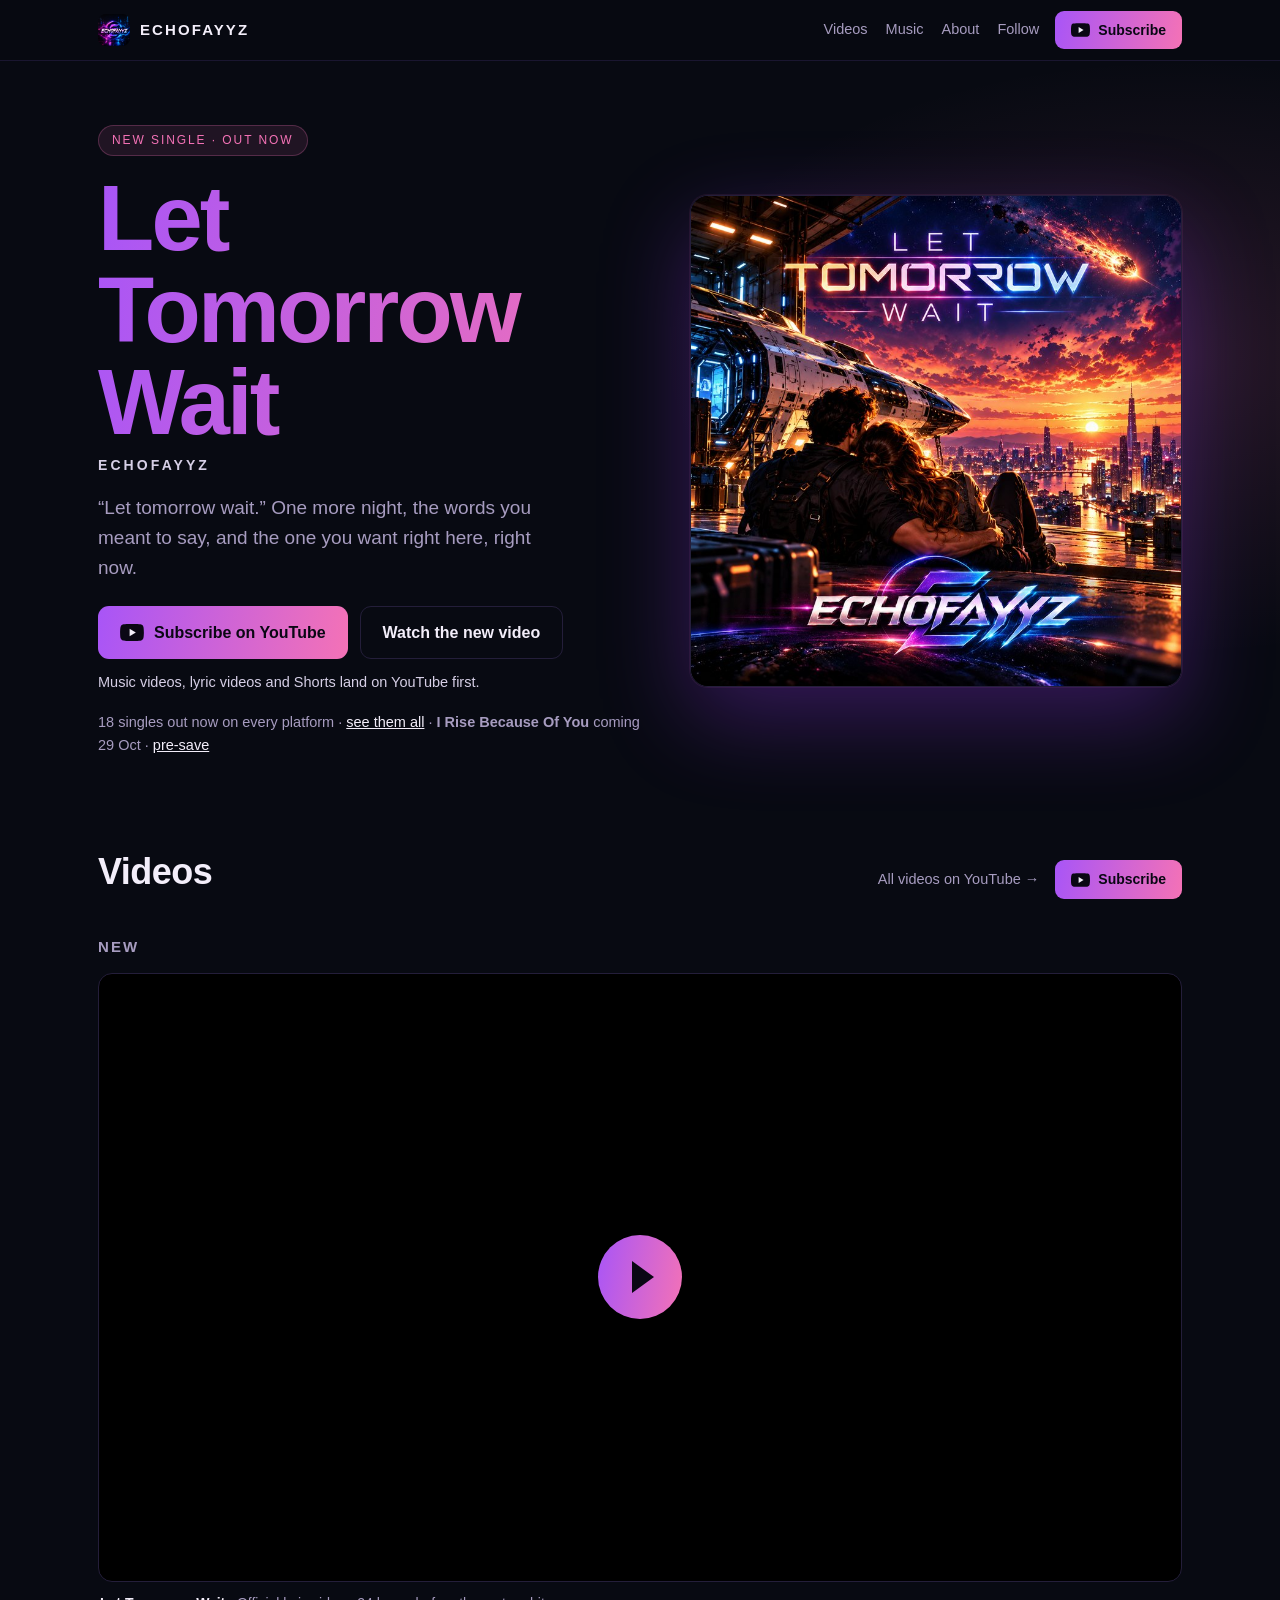
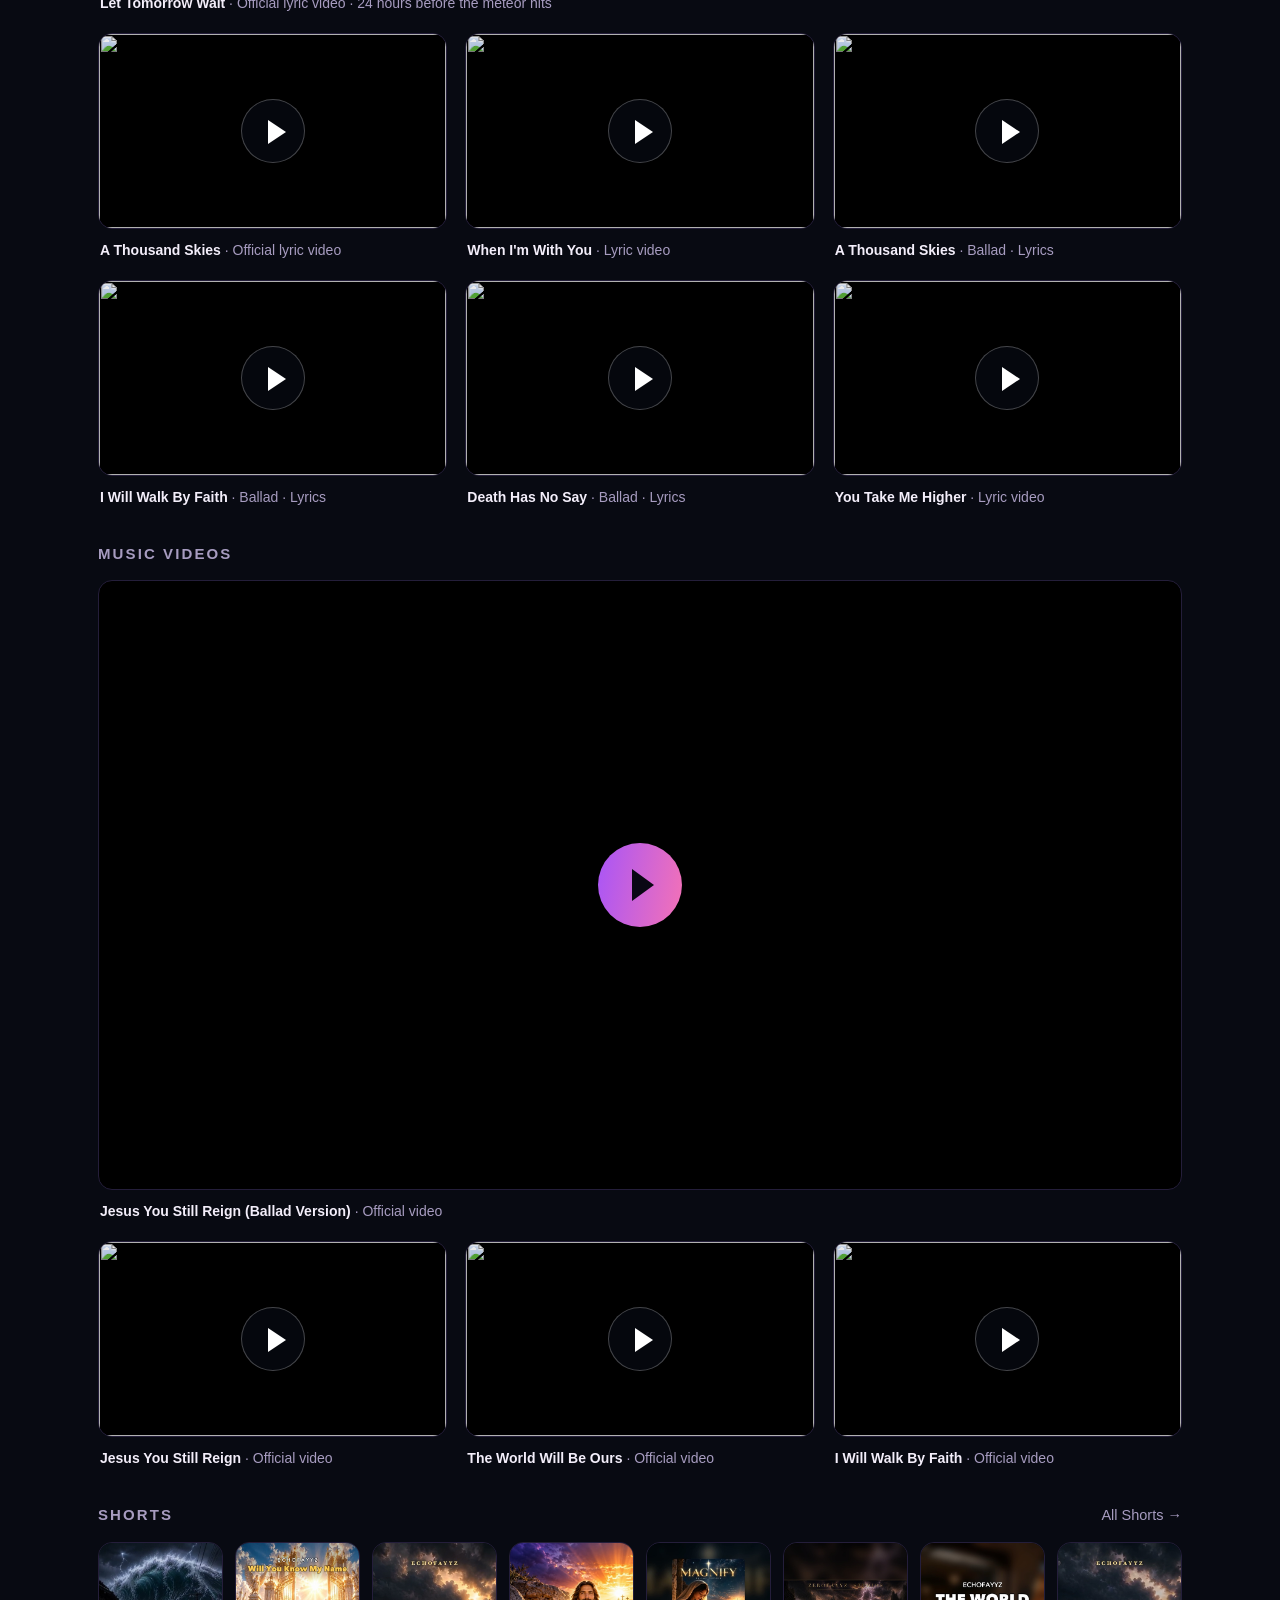
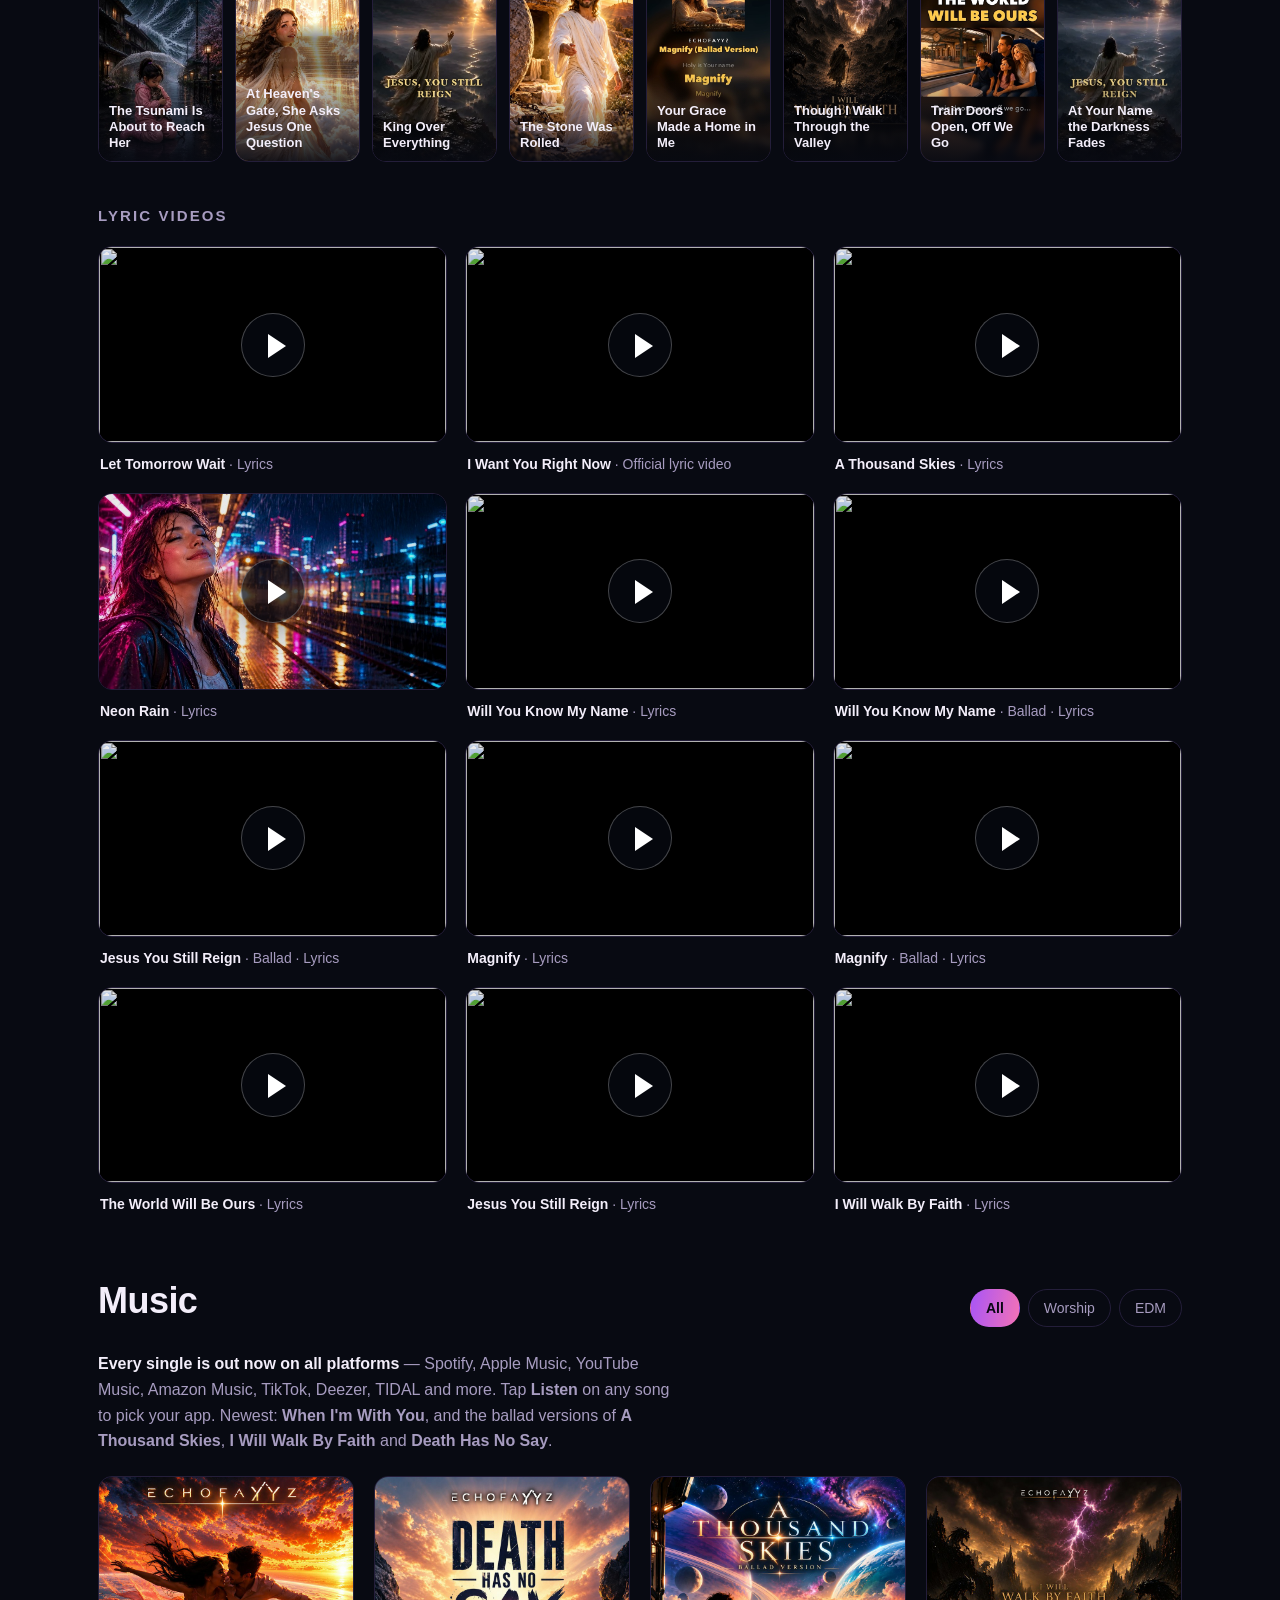
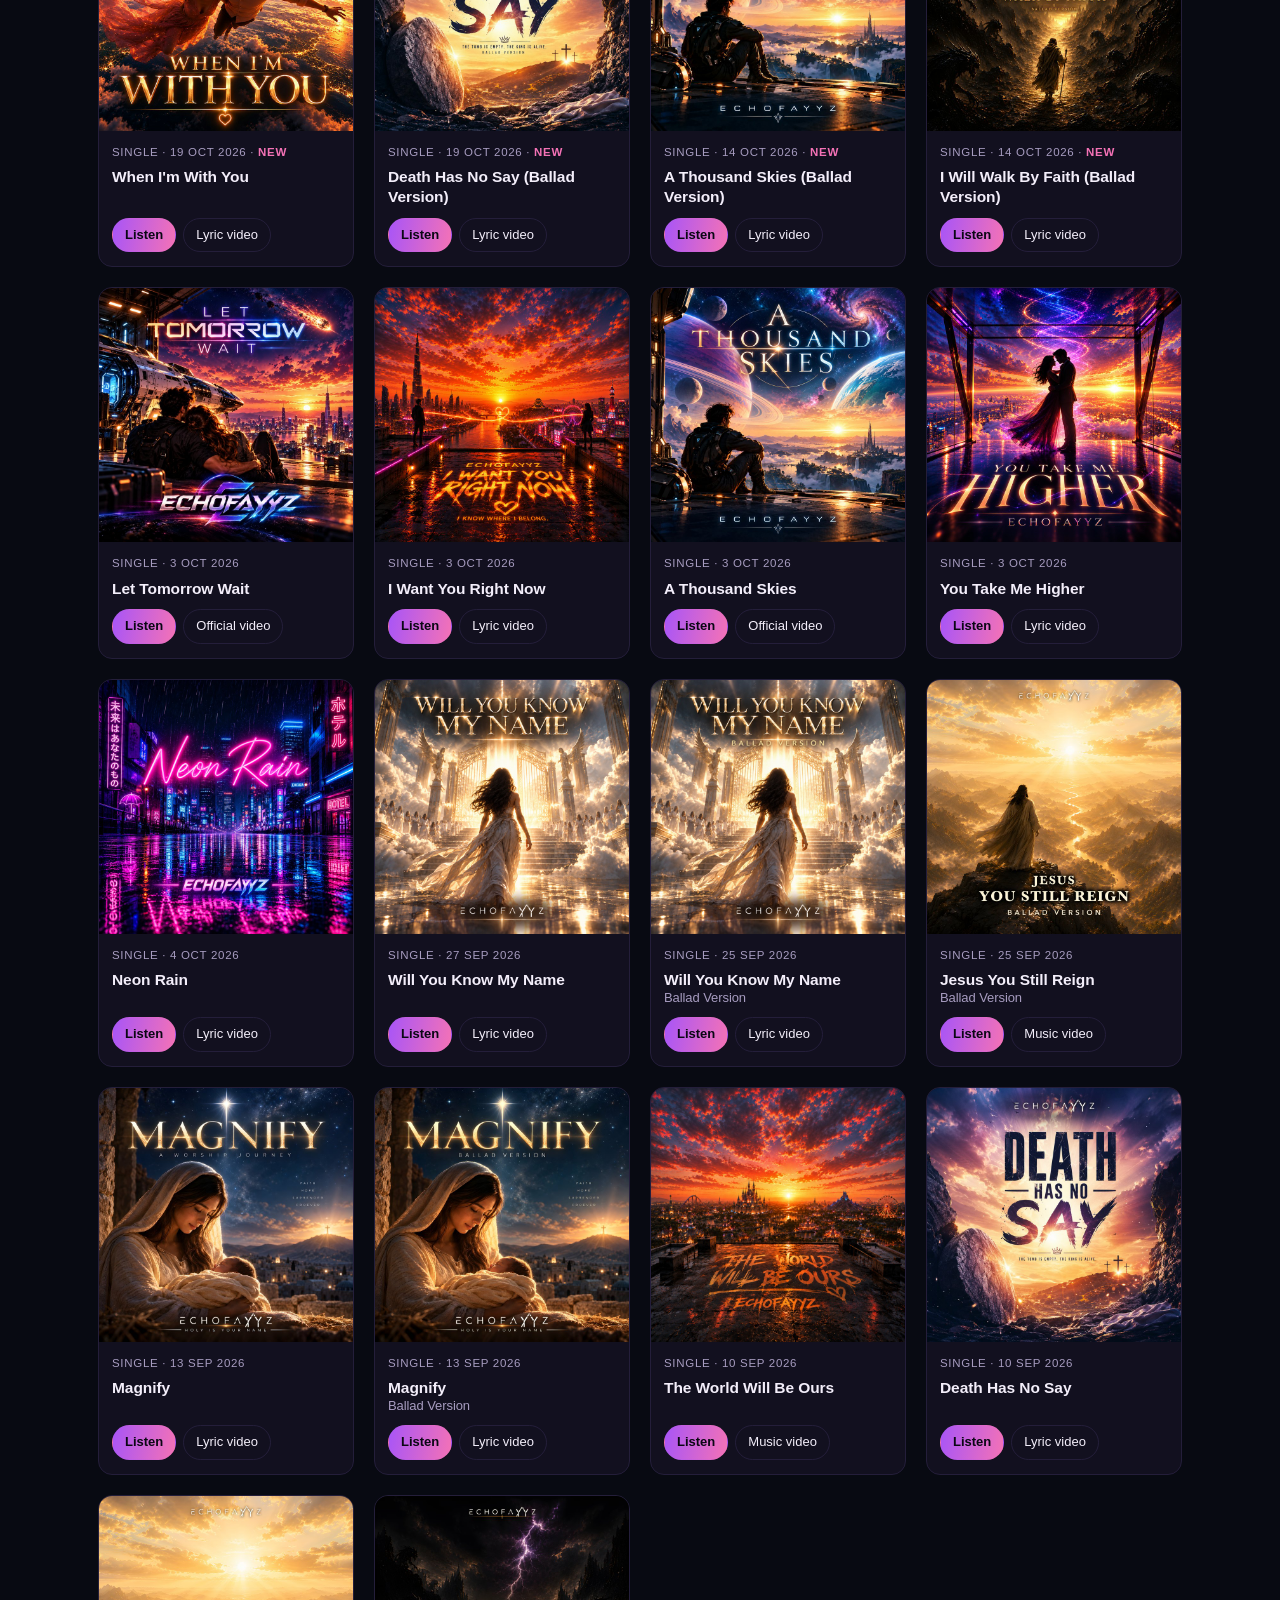
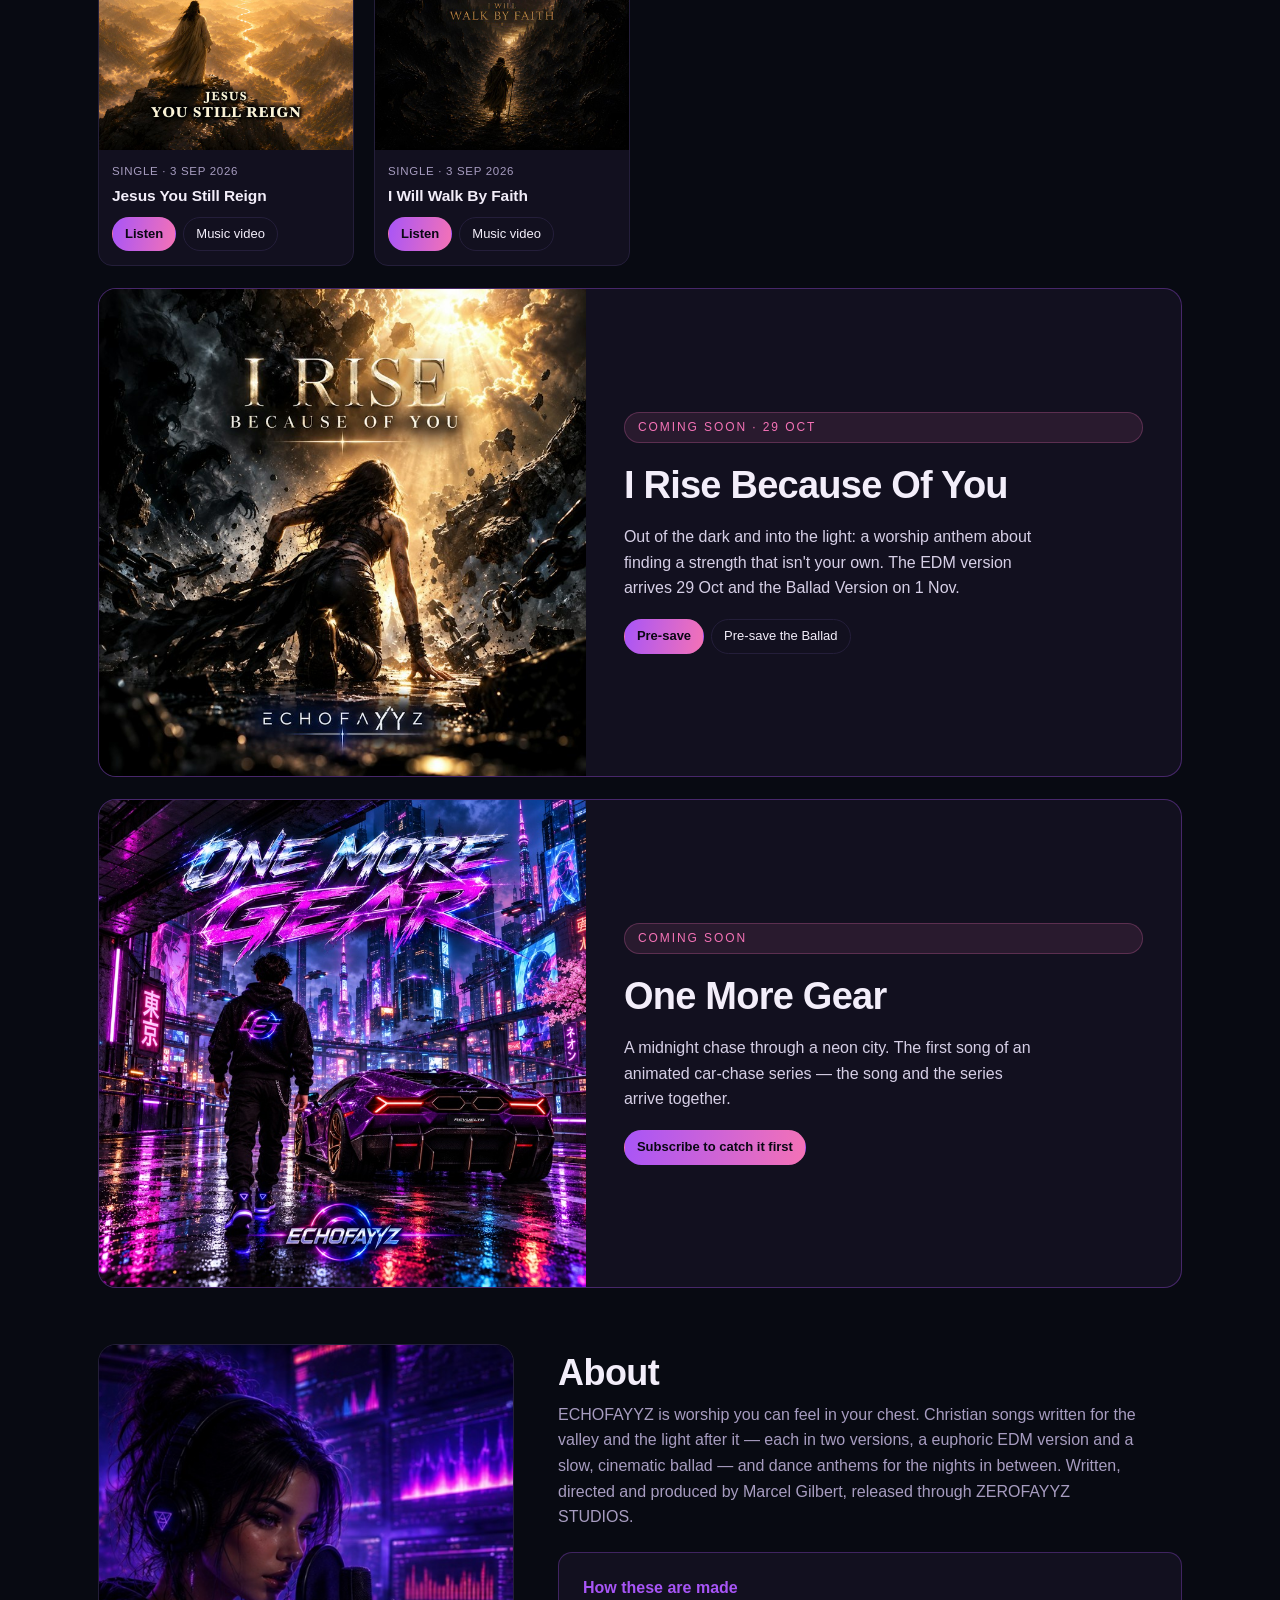
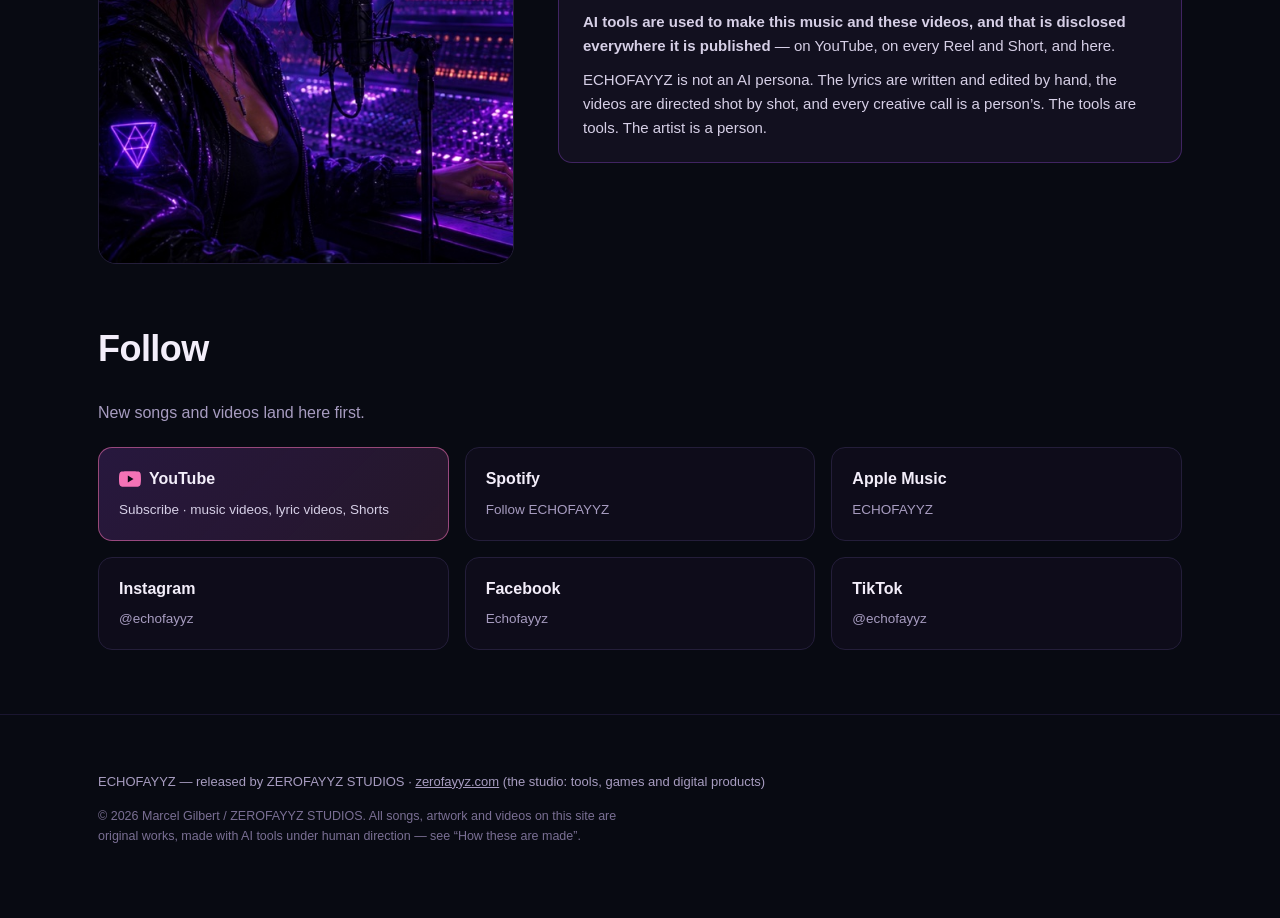
==== index.html @ 0e133c10 "Newest on top: Let Tomorrow Wait official lyric video (_mqEw3DkH4E) in hero + New row; 4 new singles" ====
<!DOCTYPE html>
<html lang="en">
<head>
<meta charset="utf-8">
<meta name="viewport" content="width=device-width, initial-scale=1">
<title>ECHOFAYYZ — Official Site | Christian Worship &amp; EDM</title>
<meta name="description" content="Official site of ECHOFAYYZ: Christian worship songs in EDM and ballad versions, and euphoric EDM. 18 singles out now on Spotify, Apple Music, YouTube Music and all platforms; newest: When I&#39;m With You, Let Tomorrow Wait and the ballad versions of A Thousand Skies, I Will Walk By Faith and Death Has No Say. Coming soon: I Rise Because Of You.">
<link rel="canonical" href="https://echofayyz.com/">
<meta property="og:title" content="ECHOFAYYZ — Official Site">
<meta property="og:description" content="Christian worship in EDM and ballad versions, and euphoric EDM. Newest: Let Tomorrow Wait, I Want You Right Now, A Thousand Skies and You Take Me Higher.">
<meta property="og:type" content="music.musician">
<meta property="og:url" content="https://echofayyz.com/">
<meta property="og:image" content="https://echofayyz.com/social.jpg">
<meta property="og:site_name" content="ECHOFAYYZ">
<meta name="twitter:card" content="summary_large_image">
<meta name="theme-color" content="#080a12">
<link rel="icon" href="/favicon-32.png" sizes="32x32" type="image/png">
<link rel="icon" href="/favicon-48.png" sizes="48x48" type="image/png">
<link rel="apple-touch-icon" href="/apple-touch-icon.png">
<link rel="preconnect" href="https://i.ytimg.com">
<script type="application/ld+json">
{
  "@context": "https://schema.org",
  "@type": "MusicGroup",
  "name": "ECHOFAYYZ",
  "url": "https://echofayyz.com/",
  "image": "https://echofayyz.com/social.jpg",
  "genre": ["Christian worship", "Christian EDM", "EDM", "Dance-pop"],
  "description": "ECHOFAYYZ makes Christian worship songs in EDM and ballad versions, and euphoric EDM, released through ZEROFAYYZ STUDIOS.",
  "sameAs": [
    "https://www.youtube.com/@echofayyz",
    "https://open.spotify.com/artist/2xjYmjgwipz7GYooyRZznR",
    "https://music.apple.com/us/artist/echofayyz/6808214057",
    "https://www.instagram.com/echofayyz/",
    "https://www.facebook.com/echofayyz/",
    "https://www.tiktok.com/@echofayyz"
  ],
  "recordLabel": {"@type": "Organization", "name": "ZEROFAYYZ STUDIOS", "url": "https://zerofayyz.com/"},
  "track": [
    {"@type": "MusicRecording", "name": "When I'm With You", "datePublished": "2026-10-19", "url": "https://distrokid.com/hyperfollow/echofayyz/when-im-with-you"},
    {"@type": "MusicRecording", "name": "Death Has No Say (Ballad Version)", "datePublished": "2026-10-19", "url": "https://distrokid.com/hyperfollow/echofayyz/death-has-no-say-ballad-version"},
    {"@type": "MusicRecording", "name": "A Thousand Skies (Ballad Version)", "datePublished": "2026-10-14", "url": "https://distrokid.com/hyperfollow/echofayyz/a-thousand-skies-ballad-version"},
    {"@type": "MusicRecording", "name": "I Will Walk By Faith (Ballad Version)", "datePublished": "2026-10-14", "url": "https://distrokid.com/hyperfollow/echofayyz/i-will-walk-by-faith-ballad-version"},
    {"@type": "MusicRecording", "name": "Let Tomorrow Wait", "datePublished": "2026-10-03", "url": "https://distrokid.com/hyperfollow/echofayyz/let-tomorrow-wait"},
    {"@type": "MusicRecording", "name": "I Want You Right Now", "datePublished": "2026-10-03", "url": "https://distrokid.com/hyperfollow/echofayyz/i-want-you-right-now"},
    {"@type": "MusicRecording", "name": "A Thousand Skies", "datePublished": "2026-10-03", "url": "https://distrokid.com/hyperfollow/echofayyz/a-thousand-skies"},
    {"@type": "MusicRecording", "name": "You Take Me Higher", "datePublished": "2026-10-03", "url": "https://distrokid.com/hyperfollow/echofayyz/you-take-me-higher"},
    {"@type": "MusicRecording", "name": "Neon Rain", "datePublished": "2026-10-04", "url": "https://distrokid.com/hyperfollow/echofayyz/neon-rain"},
    {"@type": "MusicRecording", "name": "Will You Know My Name", "datePublished": "2026-09-27", "url": "https://distrokid.com/hyperfollow/echofayyz/will-you-know-my-name"},
    {"@type": "MusicRecording", "name": "Will You Know My Name (Ballad Version)", "datePublished": "2026-09-25", "url": "https://distrokid.com/hyperfollow/echofayyz/will-you-know-my-name-ballad-version"},
    {"@type": "MusicRecording", "name": "Jesus You Still Reign (Ballad Version)", "datePublished": "2026-09-25", "url": "https://distrokid.com/hyperfollow/echofayyz/jesus-you-still-reign-ballad-version"},
    {"@type": "MusicRecording", "name": "Magnify", "datePublished": "2026-09-13", "url": "https://distrokid.com/hyperfollow/echofayyz/magnify"},
    {"@type": "MusicRecording", "name": "Magnify (Ballad Version)", "datePublished": "2026-09-13", "url": "https://distrokid.com/hyperfollow/echofayyz/magnify-ballad-version"},
    {"@type": "MusicRecording", "name": "The World Will Be Ours", "datePublished": "2026-09-10", "url": "https://distrokid.com/hyperfollow/echofayyz/the-world-will-be-ours"},
    {"@type": "MusicRecording", "name": "Death Has No Say", "datePublished": "2026-09-10", "url": "https://distrokid.com/hyperfollow/echofayyz/death-has-no-say"},
    {"@type": "MusicRecording", "name": "Jesus You Still Reign", "datePublished": "2026-09-03", "url": "https://distrokid.com/hyperfollow/echofayyz/jesus-you-still-reign"},
    {"@type": "MusicRecording", "name": "I Will Walk By Faith", "datePublished": "2026-09-03", "url": "https://distrokid.com/hyperfollow/echofayyz/i-will-walk-by-faith"}
  ]
}
</script>
<link rel="stylesheet" href="style.css?v=20261001f">
<script src="app.js?v=20261001b" defer></script>
</head>
<body>

<a class="skip" href="#videos">Skip to the videos</a>

<header class="topbar">
  <div class="wrap topbar-in">
    <a class="brand" href="#top" aria-label="ECHOFAYYZ home"><img src="logo.png" alt="" width="36" height="36"><span>ECHOFAYYZ</span></a>
    <nav class="nav" aria-label="Sections">
      <a href="#videos">Videos</a>
      <a href="#music">Music</a>
      <a href="#about">About</a>
      <a href="#follow">Follow</a>
    </nav>
    <a class="btn btn-sm btn-yt" href="https://www.youtube.com/@echofayyz?sub_confirmation=1" target="_blank" rel="noopener" aria-label="Subscribe to ECHOFAYYZ on YouTube (opens in a new tab)"><svg class="yt-ico" viewBox="0 0 28 20" aria-hidden="true"><path fill="currentColor" d="M27.4 3.1A3.5 3.5 0 0 0 24.9.6C22.7 0 14 0 14 0S5.3 0 3.1.6A3.5 3.5 0 0 0 .6 3.1C0 5.3 0 10 0 10s0 4.7.6 6.9a3.5 3.5 0 0 0 2.5 2.5C5.3 20 14 20 14 20s8.7 0 10.9-.6a3.5 3.5 0 0 0 2.5-2.5c.6-2.2.6-6.9.6-6.9s0-4.7-.6-6.9z"/><path class="yt-tri" d="M11.2 14.3 18.5 10l-7.3-4.3z"/></svg>Subscribe</a>
  </div>
</header>

<main id="top">

<!-- HERO: the song doing best right now (Marcel 14 Oct 2026: newest / hottest on top, rotate it as each new song comes out). -->
<section class="hero" data-release="2026-10-03">
  <div class="wrap hero-in">
    <div class="hero-text">
      <span class="eyebrow">New single &middot; out now</span>
      <h1>Let Tomorrow Wait</h1>
      <p class="hero-artist">ECHOFAYYZ</p>
      <p class="hero-line">&ldquo;Let tomorrow wait.&rdquo; One more night, the words you meant to say, and the one you want right here, right now.</p>
      <div class="cta-row">
        <a class="btn btn-yt" href="https://www.youtube.com/@echofayyz?sub_confirmation=1" target="_blank" rel="noopener" aria-label="Subscribe on YouTube (opens in a new tab)"><svg class="yt-ico" viewBox="0 0 28 20" aria-hidden="true"><path fill="currentColor" d="M27.4 3.1A3.5 3.5 0 0 0 24.9.6C22.7 0 14 0 14 0S5.3 0 3.1.6A3.5 3.5 0 0 0 .6 3.1C0 5.3 0 10 0 10s0 4.7.6 6.9a3.5 3.5 0 0 0 2.5 2.5C5.3 20 14 20 14 20s8.7 0 10.9-.6a3.5 3.5 0 0 0 2.5-2.5c.6-2.2.6-6.9.6-6.9s0-4.7-.6-6.9z"/><path class="yt-tri" d="M11.2 14.3 18.5 10l-7.3-4.3z"/></svg>Subscribe on YouTube</a>
        <a class="btn-ghost" href="https://youtu.be/_mqEw3DkH4E" target="_blank" rel="noopener" aria-label="Watch the Let Tomorrow Wait official lyric video on YouTube (opens in a new tab)">Watch the new video</a>
      </div>
      <p class="cta-sub">Music videos, lyric videos and Shorts land on YouTube first.</p>
      <p class="hero-note">18 singles out now on every platform &middot; <a href="#music">see them all</a> &middot; <b>I Rise Because Of You</b> coming 29 Oct &middot; <a href="#soon">pre-save</a></p>
    </div>
    <figure class="hero-art">
      <img src="img/covers/let-tomorrow-wait.jpg" alt="Let Tomorrow Wait cover art" width="800" height="800">
    </figure>
  </div>
</section>

<div class="wrap">

<!-- VIDEOS: thumbnails load first; the YouTube player loads only when someone presses play (app.js). -->
<section id="videos" class="block">
  <div class="block-head">
    <h2>Videos</h2>
    <div class="head-actions">
      <a class="more" href="https://www.youtube.com/@echofayyz/videos" target="_blank" rel="noopener">All videos on YouTube &rarr;</a>
      <a class="btn btn-sm btn-yt" href="https://www.youtube.com/@echofayyz?sub_confirmation=1" target="_blank" rel="noopener" aria-label="Subscribe on YouTube (opens in a new tab)"><svg class="yt-ico" viewBox="0 0 28 20" aria-hidden="true"><path fill="currentColor" d="M27.4 3.1A3.5 3.5 0 0 0 24.9.6C22.7 0 14 0 14 0S5.3 0 3.1.6A3.5 3.5 0 0 0 .6 3.1C0 5.3 0 10 0 10s0 4.7.6 6.9a3.5 3.5 0 0 0 2.5 2.5C5.3 20 14 20 14 20s8.7 0 10.9-.6a3.5 3.5 0 0 0 2.5-2.5c.6-2.2.6-6.9.6-6.9s0-4.7-.6-6.9z"/><path class="yt-tri" d="M11.2 14.3 18.5 10l-7.3-4.3z"/></svg>Subscribe</a>
    </div>
  </div>

  <h3 class="sub-h">New</h3>
  <div class="feature">
    <button class="yt yt-big" data-id="_mqEw3DkH4E" data-title="Let Tomorrow Wait (Official Lyric Video)" aria-label="Play: Let Tomorrow Wait, official lyric video">
      <img src="https://i.ytimg.com/vi/_mqEw3DkH4E/maxresdefault.jpg" data-fallback="https://i.ytimg.com/vi/_mqEw3DkH4E/hqdefault.jpg" alt="" width="1280" height="720" loading="lazy"><span class="play" aria-hidden="true"></span>
    </button>
    <p class="cap"><b>Let Tomorrow Wait</b> &middot; Official lyric video &middot; 24 hours before the meteor hits</p>
  </div>
  <div class="vgrid">
    <figure><button class="yt" data-id="7iaOeg-jxBM" data-title="A Thousand Skies (Official Lyric Video)" aria-label="Play: A Thousand Skies (Official Lyric Video)"><img src="https://i.ytimg.com/vi/7iaOeg-jxBM/hqdefault.jpg" alt="" width="480" height="360" loading="lazy"><span class="play" aria-hidden="true"></span></button><figcaption><b>A Thousand Skies</b> · Official lyric video</figcaption></figure>
    <figure><button class="yt" data-id="2hVpvxLBVZU" data-title="When I'm With You (Lyrics)" aria-label="Play: When I'm With You (Lyrics)"><img src="https://i.ytimg.com/vi/2hVpvxLBVZU/hqdefault.jpg" alt="" width="480" height="360" loading="lazy"><span class="play" aria-hidden="true"></span></button><figcaption><b>When I'm With You</b> · Lyric video</figcaption></figure>
    <figure><button class="yt" data-id="rEsihdA1QvQ" data-title="A Thousand Skies (Ballad Version) (Lyrics)" aria-label="Play: A Thousand Skies (Ballad Version) (Lyrics)"><img src="https://i.ytimg.com/vi/rEsihdA1QvQ/hqdefault.jpg" alt="" width="480" height="360" loading="lazy"><span class="play" aria-hidden="true"></span></button><figcaption><b>A Thousand Skies</b> · Ballad · Lyrics</figcaption></figure>
    <figure><button class="yt" data-id="zfE7mFdhvM0" data-title="I Will Walk By Faith (Ballad Version) (Lyrics)" aria-label="Play: I Will Walk By Faith (Ballad Version) (Lyrics)"><img src="https://i.ytimg.com/vi/zfE7mFdhvM0/hqdefault.jpg" alt="" width="480" height="360" loading="lazy"><span class="play" aria-hidden="true"></span></button><figcaption><b>I Will Walk By Faith</b> · Ballad · Lyrics</figcaption></figure>
    <figure><button class="yt" data-id="xW05C5nqm3k" data-title="Death Has No Say (Ballad Version) (Lyrics)" aria-label="Play: Death Has No Say (Ballad Version) (Lyrics)"><img src="https://i.ytimg.com/vi/xW05C5nqm3k/hqdefault.jpg" alt="" width="480" height="360" loading="lazy"><span class="play" aria-hidden="true"></span></button><figcaption><b>Death Has No Say</b> · Ballad · Lyrics</figcaption></figure>
    <figure><button class="yt" data-id="uS2rgIiMvX0" data-title="You Take Me Higher (Lyrics)" aria-label="Play: You Take Me Higher (Lyrics)"><img src="https://i.ytimg.com/vi/uS2rgIiMvX0/hqdefault.jpg" alt="" width="480" height="360" loading="lazy"><span class="play" aria-hidden="true"></span></button><figcaption><b>You Take Me Higher</b> · Lyric video</figcaption></figure>
  </div>

  <h3 class="sub-h">Music videos</h3>
  <div class="feature">
    <button class="yt yt-big" data-id="9LA_-IYQVGI" data-title="Jesus You Still Reign (Ballad Version) — Official Video" aria-label="Play: Jesus You Still Reign (Ballad Version), official video">
      <img src="https://i.ytimg.com/vi/9LA_-IYQVGI/maxresdefault.jpg" data-fallback="https://i.ytimg.com/vi/9LA_-IYQVGI/hqdefault.jpg" alt="" width="1280" height="720" loading="lazy"><span class="play" aria-hidden="true"></span>
    </button>
    <p class="cap"><b>Jesus You Still Reign (Ballad Version)</b> &middot; Official video</p>
  </div>
  <div class="vgrid">
    <figure><button class="yt" data-id="ImrWdVjCA2U" data-title="Jesus You Still Reign — Official Video" aria-label="Play: Jesus You Still Reign, official video"><img src="https://i.ytimg.com/vi/ImrWdVjCA2U/hqdefault.jpg" alt="" width="480" height="360" loading="lazy"><span class="play" aria-hidden="true"></span></button><figcaption><b>Jesus You Still Reign</b> · Official video</figcaption></figure>
    <figure><button class="yt" data-id="e2JIH_7rhu0" data-title="The World Will Be Ours — Official Video" aria-label="Play: The World Will Be Ours, official video"><img src="https://i.ytimg.com/vi/e2JIH_7rhu0/hqdefault.jpg" alt="" width="480" height="360" loading="lazy"><span class="play" aria-hidden="true"></span></button><figcaption><b>The World Will Be Ours</b> · Official video</figcaption></figure>
    <figure><button class="yt" data-id="3-mgCummjSY" data-title="I Will Walk By Faith — Official Video" aria-label="Play: I Will Walk By Faith, official video"><img src="https://i.ytimg.com/vi/3-mgCummjSY/hqdefault.jpg" alt="" width="480" height="360" loading="lazy"><span class="play" aria-hidden="true"></span></button><figcaption><b>I Will Walk By Faith</b> · Official video</figcaption></figure>
  </div>

  <div class="sub-row"><h3 class="sub-h">Shorts</h3><a class="more" href="https://www.youtube.com/@echofayyz/shorts" target="_blank" rel="noopener">All Shorts &rarr;</a></div>
  <div class="shorts" role="list">
    <a role="listitem" href="https://youtube.com/shorts/UYvkBMgB0wI" rel="noopener"><img src="img/shorts/tsunami.jpg" alt="" width="405" height="720" loading="lazy"><span>The Tsunami Is About to Reach Her</span></a>
    <a role="listitem" href="https://youtube.com/shorts/mdQB-BCgPe8" rel="noopener"><img src="img/shorts/heavens-gate-question.jpg" alt="" width="405" height="720" loading="lazy"><span>At Heaven's Gate, She Asks Jesus One Question</span></a>
    <a role="listitem" href="https://youtube.com/shorts/XufpYEJHfsU" rel="noopener"><img src="img/shorts/king-over-everything.jpg" alt="" width="405" height="720" loading="lazy"><span>King Over Everything</span></a>
    <a role="listitem" href="https://youtube.com/shorts/dpTtcVGAylA" rel="noopener"><img src="img/shorts/the-stone-was-rolled.jpg" alt="" width="405" height="720" loading="lazy"><span>The Stone Was Rolled</span></a>
    <a role="listitem" href="https://youtube.com/shorts/_IUG4ib0KPY" rel="noopener"><img src="img/shorts/grace-made-a-home.jpg" alt="" width="405" height="720" loading="lazy"><span>Your Grace Made a Home in Me</span></a>
    <a role="listitem" href="https://youtube.com/shorts/YTvgaVWXc24" rel="noopener"><img src="img/shorts/though-i-walk-through-the-valley.jpg" alt="" width="405" height="720" loading="lazy"><span>Though I Walk Through the Valley</span></a>
    <a role="listitem" href="https://youtube.com/shorts/BJnJGT1nbGM" rel="noopener"><img src="img/shorts/train-doors-open.jpg" alt="" width="405" height="720" loading="lazy"><span>Train Doors Open, Off We Go</span></a>
    <a role="listitem" href="https://youtube.com/shorts/jPyWGgtYFTg" rel="noopener"><img src="img/shorts/at-your-name.jpg" alt="" width="405" height="720" loading="lazy"><span>At Your Name the Darkness Fades</span></a>
  </div>

  <h3 class="sub-h">Lyric videos</h3>
  <div class="vgrid">
    <figure><button class="yt" data-id="4UtYLM34YGc" data-title="Let Tomorrow Wait (Lyrics)" aria-label="Play: Let Tomorrow Wait (Lyrics)"><img src="https://i.ytimg.com/vi/4UtYLM34YGc/hqdefault.jpg" alt="" width="480" height="360" loading="lazy"><span class="play" aria-hidden="true"></span></button><figcaption><b>Let Tomorrow Wait</b> · Lyrics</figcaption></figure>
    <figure><button class="yt" data-id="GwSlJm0_6C8" data-title="I Want You Right Now (Official Lyric Video)" aria-label="Play: I Want You Right Now (Official Lyric Video)"><img src="https://i.ytimg.com/vi/GwSlJm0_6C8/hqdefault.jpg" alt="" width="480" height="360" loading="lazy"><span class="play" aria-hidden="true"></span></button><figcaption><b>I Want You Right Now</b> · Official lyric video</figcaption></figure>
    <figure><button class="yt" data-id="2tNMU3bZlA4" data-title="A Thousand Skies (Lyrics)" aria-label="Play: A Thousand Skies (Lyrics)"><img src="https://i.ytimg.com/vi/2tNMU3bZlA4/hqdefault.jpg" alt="" width="480" height="360" loading="lazy"><span class="play" aria-hidden="true"></span></button><figcaption><b>A Thousand Skies</b> · Lyrics</figcaption></figure>
    <figure class="js-after" data-after="2026-10-04T19:30:00Z" hidden><button class="yt" data-id="fJXHY3NRAss" data-title="Neon Rain (Lyrics)" aria-label="Play: Neon Rain, lyric video"><img src="img/videos/neon-rain-lyrics.jpg" alt="" width="640" height="360" loading="lazy"><span class="play" aria-hidden="true"></span></button><figcaption><b>Neon Rain</b> · Lyrics</figcaption></figure>
    <figure><button class="yt" data-id="jqg8Ib1Z5TM" data-title="Will You Know My Name (Lyrics)" aria-label="Play: Will You Know My Name, lyric video"><img src="https://i.ytimg.com/vi/jqg8Ib1Z5TM/hqdefault.jpg" alt="" width="480" height="360" loading="lazy"><span class="play" aria-hidden="true"></span></button><figcaption><b>Will You Know My Name</b> · Lyrics</figcaption></figure>
    <figure><button class="yt" data-id="Q4Lu7MYhBn4" data-title="Will You Know My Name (Ballad Version) (Lyrics)" aria-label="Play: Will You Know My Name, Ballad Version, lyric video"><img src="https://i.ytimg.com/vi/Q4Lu7MYhBn4/hqdefault.jpg" alt="" width="480" height="360" loading="lazy"><span class="play" aria-hidden="true"></span></button><figcaption><b>Will You Know My Name</b> · Ballad · Lyrics</figcaption></figure>
    <figure><button class="yt" data-id="dZgGgQbisuA" data-title="Jesus You Still Reign (Ballad) (Lyrics)" aria-label="Play: Jesus You Still Reign, Ballad, lyric video"><img src="https://i.ytimg.com/vi/dZgGgQbisuA/hqdefault.jpg" alt="" width="480" height="360" loading="lazy"><span class="play" aria-hidden="true"></span></button><figcaption><b>Jesus You Still Reign</b> · Ballad · Lyrics</figcaption></figure>
    <figure><button class="yt" data-id="S1Yru74Z2B4" data-title="Magnify (Lyrics)" aria-label="Play: Magnify, lyric video"><img src="https://i.ytimg.com/vi/S1Yru74Z2B4/hqdefault.jpg" alt="" width="480" height="360" loading="lazy"><span class="play" aria-hidden="true"></span></button><figcaption><b>Magnify</b> · Lyrics</figcaption></figure>
    <figure><button class="yt" data-id="9DI1-El2_vQ" data-title="Magnify (Ballad Version) (Lyrics)" aria-label="Play: Magnify, Ballad Version, lyric video"><img src="https://i.ytimg.com/vi/9DI1-El2_vQ/hqdefault.jpg" alt="" width="480" height="360" loading="lazy"><span class="play" aria-hidden="true"></span></button><figcaption><b>Magnify</b> · Ballad · Lyrics</figcaption></figure>
    <figure><button class="yt" data-id="gew516lKuGI" data-title="The World Will Be Ours (Lyrics)" aria-label="Play: The World Will Be Ours, lyric video"><img src="https://i.ytimg.com/vi/gew516lKuGI/hqdefault.jpg" alt="" width="480" height="360" loading="lazy"><span class="play" aria-hidden="true"></span></button><figcaption><b>The World Will Be Ours</b> · Lyrics</figcaption></figure>
    <figure><button class="yt" data-id="sldi4FI0Hr4" data-title="Jesus You Still Reign (Lyrics)" aria-label="Play: Jesus You Still Reign, lyric video"><img src="https://i.ytimg.com/vi/sldi4FI0Hr4/hqdefault.jpg" alt="" width="480" height="360" loading="lazy"><span class="play" aria-hidden="true"></span></button><figcaption><b>Jesus You Still Reign</b> · Lyrics</figcaption></figure>
    <figure><button class="yt" data-id="IaEw8fqAx7Q" data-title="I Will Walk By Faith (Lyrics)" aria-label="Play: I Will Walk By Faith, lyric video"><img src="https://i.ytimg.com/vi/IaEw8fqAx7Q/hqdefault.jpg" alt="" width="480" height="360" loading="lazy"><span class="play" aria-hidden="true"></span></button><figcaption><b>I Will Walk By Faith</b> · Lyrics</figcaption></figure>
  </div>
</section>

<!-- MUSIC: newest first. Every Listen link is the release's DistroKid HyperFollow page (all stores). -->
<section id="music" class="block">
  <div class="block-head">
    <h2>Music</h2>
    <div class="chips" role="group" aria-label="Filter the music">
      <button class="chip is-on" data-filter="all" aria-pressed="true">All</button>
      <button class="chip" data-filter="worship" aria-pressed="false">Worship</button>
      <button class="chip" data-filter="edm" aria-pressed="false">EDM</button>
    </div>
  </div>

  <p class="lede avail"><strong>Every single is out now on all platforms</strong> &mdash; Spotify, Apple Music, YouTube Music,
  Amazon Music, TikTok, Deezer, TIDAL and more. Tap <b>Listen</b> on any song to pick your app.
  Newest: <b>When I'm With You</b>, and the ballad versions of <b>A Thousand Skies</b>, <b>I Will Walk By Faith</b> and <b>Death Has No Say</b>.</p>

  <div class="releases" id="releases">
    <article class="release" data-genre="edm">
      <img src="img/covers/when-im-with-you.jpg" alt="When I'm With You cover art" width="800" height="800" loading="lazy">
      <div class="body"><p class="meta">Single · 19 Oct 2026 · <span class="tag">New</span></p><h3>When I'm With You</h3>
        <div class="links"><a class="primary" href="https://distrokid.com/hyperfollow/echofayyz/when-im-with-you" rel="noopener">Listen</a><a href="https://youtu.be/2hVpvxLBVZU" rel="noopener">Lyric video</a></div></div>
    </article>
    <article class="release" data-genre="worship">
      <img src="img/covers/death-has-no-say-ballad.jpg" alt="Death Has No Say (Ballad Version) cover art" width="800" height="800" loading="lazy">
      <div class="body"><p class="meta">Single · 19 Oct 2026 · <span class="tag">New</span></p><h3>Death Has No Say (Ballad Version)</h3>
        <div class="links"><a class="primary" href="https://distrokid.com/hyperfollow/echofayyz/death-has-no-say-ballad-version" rel="noopener">Listen</a><a href="https://youtu.be/xW05C5nqm3k" rel="noopener">Lyric video</a></div></div>
    </article>
    <article class="release" data-genre="edm">
      <img src="img/covers/a-thousand-skies-ballad.jpg" alt="A Thousand Skies (Ballad Version) cover art" width="800" height="800" loading="lazy">
      <div class="body"><p class="meta">Single · 14 Oct 2026 · <span class="tag">New</span></p><h3>A Thousand Skies (Ballad Version)</h3>
        <div class="links"><a class="primary" href="https://distrokid.com/hyperfollow/echofayyz/a-thousand-skies-ballad-version" rel="noopener">Listen</a><a href="https://youtu.be/rEsihdA1QvQ" rel="noopener">Lyric video</a></div></div>
    </article>
    <article class="release" data-genre="worship">
      <img src="img/covers/i-will-walk-by-faith-ballad.jpg" alt="I Will Walk By Faith (Ballad Version) cover art" width="800" height="800" loading="lazy">
      <div class="body"><p class="meta">Single · 14 Oct 2026 · <span class="tag">New</span></p><h3>I Will Walk By Faith (Ballad Version)</h3>
        <div class="links"><a class="primary" href="https://distrokid.com/hyperfollow/echofayyz/i-will-walk-by-faith-ballad-version" rel="noopener">Listen</a><a href="https://youtu.be/zfE7mFdhvM0" rel="noopener">Lyric video</a></div></div>
    </article>
    <article class="release" data-genre="edm">
      <img src="img/covers/let-tomorrow-wait.jpg" alt="Let Tomorrow Wait cover art" width="800" height="800" loading="lazy">
      <div class="body"><p class="meta">Single · 3 Oct 2026</p><h3>Let Tomorrow Wait</h3>
        <div class="links"><a class="primary" href="https://distrokid.com/hyperfollow/echofayyz/let-tomorrow-wait" rel="noopener">Listen</a><a href="https://youtu.be/_mqEw3DkH4E" rel="noopener">Official video</a></div></div>
    </article>
    <article class="release" data-genre="edm">
      <img src="img/covers/i-want-you-right-now.jpg" alt="I Want You Right Now cover art" width="800" height="800" loading="lazy">
      <div class="body"><p class="meta">Single · 3 Oct 2026</p><h3>I Want You Right Now</h3>
        <div class="links"><a class="primary" href="https://distrokid.com/hyperfollow/echofayyz/i-want-you-right-now" rel="noopener">Listen</a><a href="https://youtu.be/GwSlJm0_6C8" rel="noopener">Lyric video</a></div></div>
    </article>
    <article class="release" data-genre="edm">
      <img src="img/covers/a-thousand-skies.jpg" alt="A Thousand Skies cover art" width="800" height="800" loading="lazy">
      <div class="body"><p class="meta">Single · 3 Oct 2026</p><h3>A Thousand Skies</h3>
        <div class="links"><a class="primary" href="https://distrokid.com/hyperfollow/echofayyz/a-thousand-skies" rel="noopener">Listen</a><a href="https://youtu.be/7iaOeg-jxBM" rel="noopener">Official video</a></div></div>
    </article>
    <article class="release" data-genre="edm">
      <img src="img/covers/you-take-me-higher.jpg" alt="You Take Me Higher cover art" width="800" height="800" loading="lazy">
      <div class="body"><p class="meta">Single · 3 Oct 2026</p><h3>You Take Me Higher</h3>
        <div class="links"><a class="primary" href="https://distrokid.com/hyperfollow/echofayyz/you-take-me-higher" rel="noopener">Listen</a><a href="https://youtu.be/uS2rgIiMvX0" rel="noopener">Lyric video</a></div></div>
    </article>
    <article class="release" data-genre="edm">
      <img src="img/covers/neon-rain.jpg" alt="Neon Rain cover art" width="800" height="800" loading="lazy">
      <div class="body"><p class="meta">Single · 4 Oct 2026</p><h3>Neon Rain</h3>
        <div class="links"><a class="primary" href="https://distrokid.com/hyperfollow/echofayyz/neon-rain" rel="noopener">Listen</a><a class="js-after" data-after="2026-10-04T19:30:00Z" href="https://youtu.be/fJXHY3NRAss" rel="noopener" hidden>Lyric video</a></div></div>
    </article>
    <article class="release" data-genre="worship">
      <img src="img/covers/will-you-know-my-name.jpg" alt="Will You Know My Name cover art" width="800" height="800" loading="lazy">
      <div class="body"><p class="meta">Single · 27 Sep 2026</p><h3>Will You Know My Name</h3>
        <div class="links"><a class="primary" href="https://distrokid.com/hyperfollow/echofayyz/will-you-know-my-name" rel="noopener">Listen</a><a href="https://youtu.be/jqg8Ib1Z5TM" rel="noopener">Lyric video</a></div></div>
    </article>
    <article class="release" data-genre="worship">
      <img src="img/covers/will-you-know-my-name-ballad.jpg" alt="Will You Know My Name (Ballad Version) cover art" width="800" height="800" loading="lazy">
      <div class="body"><p class="meta">Single · 25 Sep 2026</p><h3>Will You Know My Name <span class="ver">Ballad Version</span></h3>
        <div class="links"><a class="primary" href="https://distrokid.com/hyperfollow/echofayyz/will-you-know-my-name-ballad-version" rel="noopener">Listen</a><a href="https://youtu.be/Q4Lu7MYhBn4" rel="noopener">Lyric video</a></div></div>
    </article>
    <article class="release" data-genre="worship">
      <img src="img/covers/jesus-you-still-reign-ballad.jpg" alt="Jesus You Still Reign (Ballad Version) cover art" width="800" height="800" loading="lazy">
      <div class="body"><p class="meta">Single · 25 Sep 2026</p><h3>Jesus You Still Reign <span class="ver">Ballad Version</span></h3>
        <div class="links"><a class="primary" href="https://distrokid.com/hyperfollow/echofayyz/jesus-you-still-reign-ballad-version" rel="noopener">Listen</a><a href="https://youtu.be/9LA_-IYQVGI" rel="noopener">Music video</a></div></div>
    </article>
    <article class="release" data-genre="worship">
      <img src="img/covers/magnify.jpg" alt="Magnify cover art" width="800" height="800" loading="lazy">
      <div class="body"><p class="meta">Single · 13 Sep 2026</p><h3>Magnify</h3>
        <div class="links"><a class="primary" href="https://distrokid.com/hyperfollow/echofayyz/magnify" rel="noopener">Listen</a><a href="https://youtu.be/S1Yru74Z2B4" rel="noopener">Lyric video</a></div></div>
    </article>
    <article class="release" data-genre="worship">
      <img src="img/covers/magnify-ballad.jpg" alt="Magnify (Ballad Version) cover art" width="800" height="800" loading="lazy">
      <div class="body"><p class="meta">Single · 13 Sep 2026</p><h3>Magnify <span class="ver">Ballad Version</span></h3>
        <div class="links"><a class="primary" href="https://distrokid.com/hyperfollow/echofayyz/magnify-ballad-version" rel="noopener">Listen</a><a href="https://youtu.be/9DI1-El2_vQ" rel="noopener">Lyric video</a></div></div>
    </article>
    <article class="release" data-genre="edm">
      <img src="img/covers/the-world-will-be-ours.jpg" alt="The World Will Be Ours cover art" width="800" height="800" loading="lazy">
      <div class="body"><p class="meta">Single · 10 Sep 2026</p><h3>The World Will Be Ours</h3>
        <div class="links"><a class="primary" href="https://distrokid.com/hyperfollow/echofayyz/the-world-will-be-ours" rel="noopener">Listen</a><a href="https://youtu.be/e2JIH_7rhu0" rel="noopener">Music video</a></div></div>
    </article>
    <article class="release" data-genre="worship">
      <img src="img/covers/death-has-no-say.jpg" alt="Death Has No Say cover art" width="800" height="800" loading="lazy">
      <div class="body"><p class="meta">Single · 10 Sep 2026</p><h3>Death Has No Say</h3>
        <div class="links"><a class="primary" href="https://distrokid.com/hyperfollow/echofayyz/death-has-no-say" rel="noopener">Listen</a><a href="https://youtu.be/l2mJOUoEPOk" rel="noopener">Lyric video</a></div></div>
    </article>
    <article class="release" data-genre="worship">
      <img src="img/covers/jesus-you-still-reign.jpg" alt="Jesus You Still Reign cover art" width="800" height="800" loading="lazy">
      <div class="body"><p class="meta">Single · 3 Sep 2026</p><h3>Jesus You Still Reign</h3>
        <div class="links"><a class="primary" href="https://distrokid.com/hyperfollow/echofayyz/jesus-you-still-reign" rel="noopener">Listen</a><a href="https://youtu.be/ImrWdVjCA2U" rel="noopener">Music video</a></div></div>
    </article>
    <article class="release" data-genre="worship">
      <img src="img/covers/i-will-walk-by-faith.jpg" alt="I Will Walk By Faith cover art" width="800" height="800" loading="lazy">
      <div class="body"><p class="meta">Single · 3 Sep 2026</p><h3>I Will Walk By Faith</h3>
        <div class="links"><a class="primary" href="https://distrokid.com/hyperfollow/echofayyz/i-will-walk-by-faith" rel="noopener">Listen</a><a href="https://youtu.be/3-mgCummjSY" rel="noopener">Music video</a></div></div>
    </article>
  </div>

  <article class="soon-card" id="soon" data-genre="worship">
    <img src="img/covers/i-rise-because-of-you.jpg" alt="I Rise Because Of You cover art: a woman rising from broken rock into golden light" width="800" height="800" loading="lazy">
    <div class="body">
      <span class="eyebrow">Coming soon &middot; 29 Oct</span>
      <h3>I Rise Because Of You</h3>
      <p>Out of the dark and into the light: a worship anthem about finding a strength that isn't your own. The EDM version arrives 29 Oct and the Ballad Version on 1 Nov.</p>
      <div class="links"><a class="primary" href="https://distrokid.com/hyperfollow/echofayyz/i-rise-because-of-you" rel="noopener">Pre-save</a><a href="https://distrokid.com/hyperfollow/echofayyz/i-rise-because-of-you-ballad-version" rel="noopener">Pre-save the Ballad</a></div>
    </div>
  </article>

  <article class="soon-card" data-genre="edm">
    <img src="img/covers/one-more-gear.jpg" alt="One More Gear cover art: a neon city at night and a purple supercar on wet asphalt" width="800" height="800" loading="lazy">
    <div class="body">
      <span class="eyebrow">Coming soon</span>
      <h3>One More Gear</h3>
      <p>A midnight chase through a neon city. The first song of an animated car-chase series &mdash; the song and the series arrive together.</p>
      <div class="links"><a class="primary" href="https://www.youtube.com/@echofayyz?sub_confirmation=1" target="_blank" rel="noopener">Subscribe to catch it first</a></div>
    </div>
  </article>
</section>

<section id="about" class="block about">
  <figure class="about-art">
    <img src="hero-artist.jpg" alt="ECHOFAYYZ at a neon-lit mixing console, headphones on" width="1600" height="640" loading="lazy">
  </figure>
  <div>
    <h2>About</h2>
    <p class="lede">
      ECHOFAYYZ is worship you can feel in your chest. Christian songs written for the valley and the light
      after it &mdash; each in two versions, a euphoric EDM version and a slow, cinematic ballad &mdash; and
      dance anthems for the nights in between. Written, directed and produced by Marcel Gilbert, released
      through ZEROFAYYZ STUDIOS.
    </p>
    <div class="disclosure">
      <h3>How these are made</h3>
      <p><strong>AI tools are used to make this music and these videos, and that is disclosed everywhere it is
      published</strong> &mdash; on YouTube, on every Reel and Short, and here.</p>
      <p>ECHOFAYYZ is not an AI persona. The lyrics are written and edited by hand, the videos are directed shot
      by shot, and every creative call is a person&rsquo;s. The tools are tools. The artist is a person.</p>
    </div>
  </div>
</section>

<section id="follow" class="block">
  <div class="block-head"><h2>Follow</h2></div>
  <p class="lede">New songs and videos land here first.</p>
  <div class="follow">
    <a class="is-main" href="https://www.youtube.com/@echofayyz?sub_confirmation=1" target="_blank" rel="noopener"><b><svg class="yt-ico" viewBox="0 0 28 20" aria-hidden="true"><path fill="currentColor" d="M27.4 3.1A3.5 3.5 0 0 0 24.9.6C22.7 0 14 0 14 0S5.3 0 3.1.6A3.5 3.5 0 0 0 .6 3.1C0 5.3 0 10 0 10s0 4.7.6 6.9a3.5 3.5 0 0 0 2.5 2.5C5.3 20 14 20 14 20s8.7 0 10.9-.6a3.5 3.5 0 0 0 2.5-2.5c.6-2.2.6-6.9.6-6.9s0-4.7-.6-6.9z"/><path class="yt-tri" d="M11.2 14.3 18.5 10l-7.3-4.3z"/></svg>YouTube</b><span>Subscribe &middot; music videos, lyric videos, Shorts</span></a>
    <a href="https://open.spotify.com/artist/2xjYmjgwipz7GYooyRZznR" rel="noopener"><b>Spotify</b><span>Follow ECHOFAYYZ</span></a>
    <a href="https://music.apple.com/us/artist/echofayyz/6808214057" rel="noopener"><b>Apple Music</b><span>ECHOFAYYZ</span></a>
    <a href="https://www.instagram.com/echofayyz/" rel="noopener"><b>Instagram</b><span>&#64;echofayyz</span></a>
    <a href="https://www.facebook.com/echofayyz/" rel="noopener"><b>Facebook</b><span>Echofayyz</span></a>
    <a href="https://www.tiktok.com/@echofayyz" rel="noopener"><b>TikTok</b><span>&#64;echofayyz</span></a>
  </div>
</section>

</div>
</main>

<footer><div class="wrap">
  <p>ECHOFAYYZ &mdash; released by ZEROFAYYZ STUDIOS &middot; <a href="https://zerofayyz.com/">zerofayyz.com</a> (the studio: tools, games and digital products)</p>
  <p class="legal">&copy; 2026 Marcel Gilbert / ZEROFAYYZ STUDIOS. All songs, artwork and videos on this site are original
  works, made with AI tools under human direction &mdash; see &ldquo;How these are made&rdquo;.</p>
</div></footer>

</body>
</html>
---- style.css ----
/* ECHOFAYYZ — official artist site (rebuilt 1 Oct 2026).
   Palette kept from the first version: violet -> magenta on near-black (family with zerofayyz.com, not the same brand).
   Mobile first. No web fonts, no frameworks; YouTube players load only when pressed (app.js). */
:root{
  --violet:#a855f7; --magenta:#f472b6;
  --bg:#080a12; --panel:#12101f; --panel-2:#0e0c1a;
  --line:#241e3a; --line-soft:#1a1630;
  --text:#f3eefa; --muted:#a79cc0; --soft:#d6cfe6;
  --radius:14px; --maxw:1120px;
  --grad:linear-gradient(100deg,var(--violet) 0%,var(--magenta) 100%);
}
*{box-sizing:border-box}
html{scroll-behavior:smooth; scroll-padding-top:72px}
body{margin:0; background:var(--bg); color:var(--text);
  font:16px/1.6 -apple-system,BlinkMacSystemFont,"Segoe UI",Inter,Roboto,Helvetica,Arial,sans-serif;
  -webkit-font-smoothing:antialiased;
  background-image:radial-gradient(60rem 32rem at 12% -8%, rgba(168,85,247,.18), transparent 60%),
                   radial-gradient(52rem 30rem at 92% 4%, rgba(244,114,182,.13), transparent 62%);
  background-repeat:no-repeat}
img{max-width:100%; height:auto; display:block}
a{color:var(--magenta)}
.wrap{max-width:var(--maxw); margin:0 auto; padding:0 18px}
.skip{position:absolute; left:-999px; top:8px; background:var(--panel); color:var(--text); padding:8px 12px; border-radius:8px; z-index:20}
.skip:focus{left:8px}
:focus-visible{outline:2px solid var(--magenta); outline-offset:3px; border-radius:6px}

/* Top bar */
.topbar{position:sticky; top:0; z-index:10; background:rgba(8,10,18,.82); backdrop-filter:blur(10px);
  -webkit-backdrop-filter:blur(10px); border-bottom:1px solid var(--line-soft)}
.topbar-in{display:flex; align-items:center; gap:16px; height:60px}
.brand{display:flex; align-items:center; gap:10px; color:var(--text); text-decoration:none; font-weight:800; letter-spacing:.14em; font-size:15px}
.brand img{width:32px; height:32px; border-radius:8px}
.nav{display:flex; gap:18px; margin-left:auto}
.nav a{color:var(--muted); text-decoration:none; font-size:14.5px}
.nav a:hover{color:var(--text)}
@media (max-width:640px){ .nav{display:none} .topbar .btn-sm{margin-left:auto} }

/* Buttons */
.btn{display:inline-block; background:var(--grad); color:#0a0714; font-weight:800; text-decoration:none;
  padding:13px 22px; border-radius:11px; border:0}
.btn-sm{padding:8px 16px; font-size:14px; border-radius:9px}
.btn-ghost{display:inline-block; text-decoration:none; padding:13px 22px; border-radius:11px;
  border:1px solid var(--line); color:var(--text); font-weight:600}
.btn-ghost:hover{border-color:var(--violet)}
.cta-row{display:flex; flex-wrap:wrap; gap:12px; margin-top:22px}

/* Hero: newest release */
.hero{padding:34px 0 18px}
.hero-in{display:grid; grid-template-columns:1fr; gap:26px; align-items:center}
.eyebrow{display:inline-block; font-size:12px; letter-spacing:.16em; text-transform:uppercase; color:var(--magenta);
  background:rgba(244,114,182,.10); border:1px solid rgba(244,114,182,.25); border-radius:999px; padding:5px 13px}
.hero h1{font-size:clamp(44px,9vw,92px); line-height:1; letter-spacing:-.03em; margin:16px 0 6px;
  background:var(--grad); -webkit-background-clip:text; background-clip:text; color:transparent}
.hero-artist{margin:0; font-weight:800; letter-spacing:.22em; font-size:14px; color:var(--soft)}
.hero-line{color:var(--muted); font-size:clamp(16px,2.1vw,19px); max-width:44ch; margin:16px 0 0}
.hero-art{margin:0}
.hero-art img{width:100%; max-width:520px; border-radius:18px; border:1px solid var(--line);
  box-shadow:0 30px 90px rgba(160,60,255,.30), 0 0 0 1px rgba(244,114,182,.08)}
@media (min-width:860px){ .hero{padding:64px 0 30px} .hero-in{grid-template-columns:1.05fr .95fr; gap:48px} .hero-art{justify-self:end} }

/* Section blocks */
.block{padding:56px 0 0}
.block-head{display:flex; flex-wrap:wrap; align-items:baseline; justify-content:space-between; gap:12px; margin-bottom:22px}
h2{font-size:clamp(26px,3.6vw,36px); letter-spacing:-.015em; margin:0}
.sub-h{font-size:15px; letter-spacing:.14em; text-transform:uppercase; color:var(--muted); margin:34px 0 14px; font-weight:700}
.more{color:var(--muted); text-decoration:none; font-size:14.5px}
.more:hover{color:var(--text)}
.lede{color:var(--muted); max-width:66ch; margin:0 0 22px}

/* Filter chips */
.chips{display:flex; gap:8px}
.chip{background:transparent; color:var(--muted); border:1px solid var(--line); border-radius:999px; padding:7px 15px;
  font:inherit; font-size:14px; cursor:pointer}
.chip.is-on{color:#0a0714; background:var(--grad); border-color:transparent; font-weight:700}

/* Releases */
.releases{display:grid; grid-template-columns:repeat(2,minmax(0,1fr)); gap:14px}
@media (min-width:700px){ .releases{grid-template-columns:repeat(3,minmax(0,1fr)); gap:18px} }
@media (min-width:1000px){ .releases{grid-template-columns:repeat(4,minmax(0,1fr)); gap:20px} }
.release{background:var(--panel); border:1px solid var(--line); border-radius:var(--radius); overflow:hidden;
  display:flex; flex-direction:column; transition:transform .18s ease, border-color .18s ease}
.release:hover{transform:translateY(-3px); border-color:rgba(168,85,247,.55)}
.release img{width:100%; aspect-ratio:1; object-fit:cover}
.release .body{padding:12px 13px 14px; display:flex; flex-direction:column; flex:1}
.release h3{margin:0 0 10px; font-size:15.5px; line-height:1.3; letter-spacing:-.005em}
.release .ver{display:block; font-weight:500; color:var(--muted); font-size:13px}
.release .meta{color:var(--muted); font-size:11.5px; letter-spacing:.06em; text-transform:uppercase; margin:0 0 6px}
.tag{color:var(--magenta); font-weight:700}
.links{display:flex; flex-wrap:wrap; gap:7px; margin-top:auto}
.links a{font-size:13px; text-decoration:none; color:var(--text); border:1px solid var(--line); border-radius:999px; padding:6px 12px}
.links a:hover{border-color:var(--magenta)}
.links a.primary{background:var(--grad); color:#0a0714; border-color:transparent; font-weight:700}
.is-hidden{display:none !important}

/* Coming soon */
.soon-card{margin-top:22px; display:grid; grid-template-columns:1fr; background:var(--panel); border:1px solid rgba(168,85,247,.35);
  border-radius:18px; overflow:hidden}
.soon-card img{width:100%; aspect-ratio:1; object-fit:cover}
.soon-card .body{padding:22px 22px 24px; display:flex; flex-direction:column; justify-content:center}
.soon-card h3{font-size:clamp(26px,3.4vw,38px); margin:12px 0 8px; letter-spacing:-.02em}
.soon-card p{color:var(--soft); max-width:46ch; margin:0 0 18px}
@media (min-width:760px){ .soon-card{grid-template-columns:minmax(0,.9fr) minmax(0,1.1fr)} .soon-card .body{padding:34px 38px} }

/* Videos: thumbnail first, player on press */
.yt{position:relative; display:block; width:100%; padding:0; border:1px solid var(--line); border-radius:var(--radius);
  overflow:hidden; background:#000; cursor:pointer; aspect-ratio:16/9}
.yt img{width:100%; height:100%; object-fit:cover; transition:transform .25s ease, opacity .25s ease; opacity:.92}
.yt:hover img{transform:scale(1.03); opacity:1}
.play{position:absolute; left:50%; top:50%; width:64px; height:64px; margin:-32px 0 0 -32px; border-radius:50%;
  background:rgba(8,10,18,.72); border:1px solid rgba(255,255,255,.25); box-shadow:0 8px 30px rgba(0,0,0,.4)}
.play::after{content:""; position:absolute; left:26px; top:20px; border-left:18px solid #fff; border-top:12px solid transparent; border-bottom:12px solid transparent}
.yt-big .play{width:84px; height:84px; margin:-42px 0 0 -42px; background:var(--grad); border:0}
.yt-big .play::after{left:34px; top:26px; border-left-color:#0a0714; border-left-width:22px; border-top-width:16px; border-bottom-width:16px}
.yt iframe{position:absolute; inset:0; width:100%; height:100%; border:0}
.feature .cap, .vgrid figcaption{color:var(--muted); font-size:14px; margin:10px 2px 0}
.feature .cap b, .vgrid figcaption b{color:var(--text); font-weight:650}
.vgrid{display:grid; grid-template-columns:1fr; gap:18px; margin-top:18px}
.vgrid figure{margin:0}
@media (min-width:640px){ .vgrid{grid-template-columns:repeat(2,minmax(0,1fr))} }
@media (min-width:980px){ .vgrid{grid-template-columns:repeat(3,minmax(0,1fr))} }

/* Shorts: a vertical row that scrolls sideways on phones */
.shorts{display:grid; grid-auto-flow:column; grid-auto-columns:42%; gap:12px; overflow-x:auto; padding-bottom:8px;
  scroll-snap-type:x mandatory; -webkit-overflow-scrolling:touch}
@media (min-width:700px){ .shorts{grid-auto-columns:23%} }
@media (min-width:1000px){ .shorts{grid-auto-flow:row; grid-template-columns:repeat(8,minmax(0,1fr)); overflow:visible} }
.shorts a{scroll-snap-align:start; position:relative; display:block; border-radius:var(--radius); overflow:hidden;
  border:1px solid var(--line); text-decoration:none; color:var(--text)}
.shorts img{width:100%; aspect-ratio:9/16; object-fit:cover; transition:transform .25s ease}
.shorts a:hover img{transform:scale(1.04)}
.shorts span{position:absolute; left:0; right:0; bottom:0; padding:28px 10px 10px; font-size:13px; font-weight:650; line-height:1.25;
  background:linear-gradient(transparent, rgba(8,10,18,.92))}

/* About */
.about{display:grid; grid-template-columns:1fr; gap:26px; align-items:start}
.about-art{margin:0}
.about-art img{width:100%; aspect-ratio:4/5; object-fit:cover; object-position:18% center; border-radius:18px; border:1px solid var(--line)}
@media (min-width:860px){ .about{grid-template-columns:minmax(0,.8fr) minmax(0,1.2fr); gap:44px} }
.disclosure{background:var(--panel); border:1px solid rgba(168,85,247,.3); border-radius:var(--radius); padding:22px 24px}
.disclosure h3{margin:0 0 10px; font-size:16px; color:var(--violet)}
.disclosure p{margin:0 0 10px; color:var(--soft); font-size:15px}
.disclosure p:last-child{margin-bottom:0}

/* Follow */
.follow{display:grid; grid-template-columns:repeat(2,minmax(0,1fr)); gap:12px}
@media (min-width:760px){ .follow{grid-template-columns:repeat(3,minmax(0,1fr)); gap:16px} }
.follow a{display:block; background:var(--panel-2); border:1px solid var(--line); border-radius:var(--radius); padding:18px 20px;
  text-decoration:none; transition:border-color .15s}
.follow a:hover{border-color:var(--violet)}
.follow b{display:block; color:var(--text); font-size:16px; margin-bottom:4px}
.follow span{color:var(--muted); font-size:13.5px}

footer{padding:44px 0 60px; color:var(--muted); font-size:13px; border-top:1px solid var(--line-soft); margin-top:64px}
footer a{color:var(--muted)}
.legal{margin-top:12px; font-size:12.5px; color:#7a6f94; max-width:80ch}

@media (prefers-reduced-motion:reduce){ *{transition:none !important; scroll-behavior:auto !important} }
.soon-card .links{margin-top:0}
.avail strong{color:var(--text)} .avail span{display:block; margin-top:6px; color:var(--magenta)}
.hero-note{margin:16px 0 0; color:var(--muted); font-size:14.5px} .hero-note a{color:var(--text)}

/* YouTube-first (1 Oct 2026): Subscribe is the main button; Videos sit above Music */
.btn-yt{display:inline-flex; align-items:center; gap:10px}
.yt-ico{width:24px; height:17px; flex:none}
.yt-ico .yt-tri{fill:#f3eefa}
.btn-sm .yt-ico{width:19px; height:14px}
.btn-sm.btn-yt{gap:8px}
.cta-sub{margin:12px 0 0; color:var(--soft); font-size:14.5px}
.head-actions{display:flex; align-items:center; flex-wrap:wrap; gap:16px}
.sub-row{display:flex; align-items:baseline; justify-content:space-between; gap:12px; margin:34px 0 14px}
.sub-row .sub-h{margin:0}
.follow a.is-main{border-color:rgba(244,114,182,.55); background:linear-gradient(135deg, rgba(168,85,247,.16), rgba(244,114,182,.10)), var(--panel-2)}
.follow a.is-main b{display:flex; align-items:center; gap:8px}
.follow a.is-main .yt-ico{color:var(--magenta); width:22px; height:16px}
.follow a.is-main .yt-ico .yt-tri{fill:#0a0714}
.follow a.is-main span{color:var(--soft)}
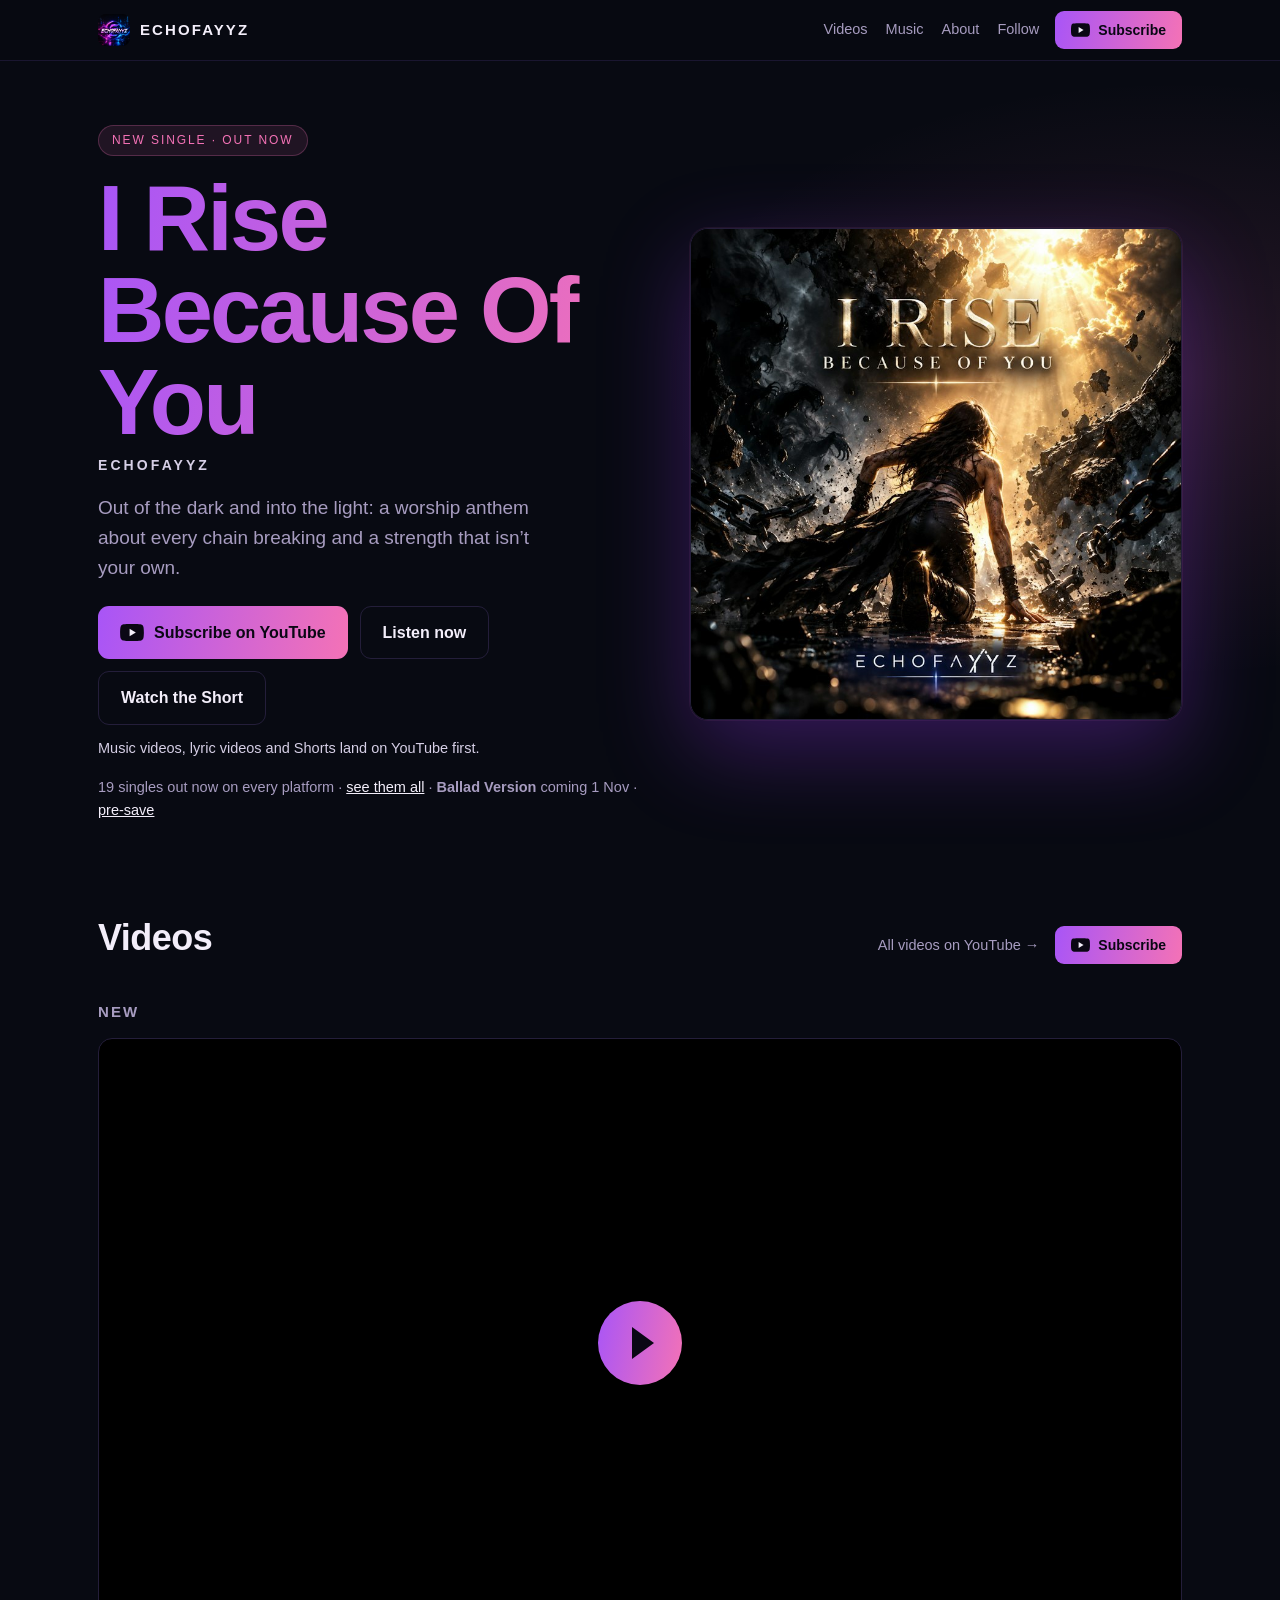
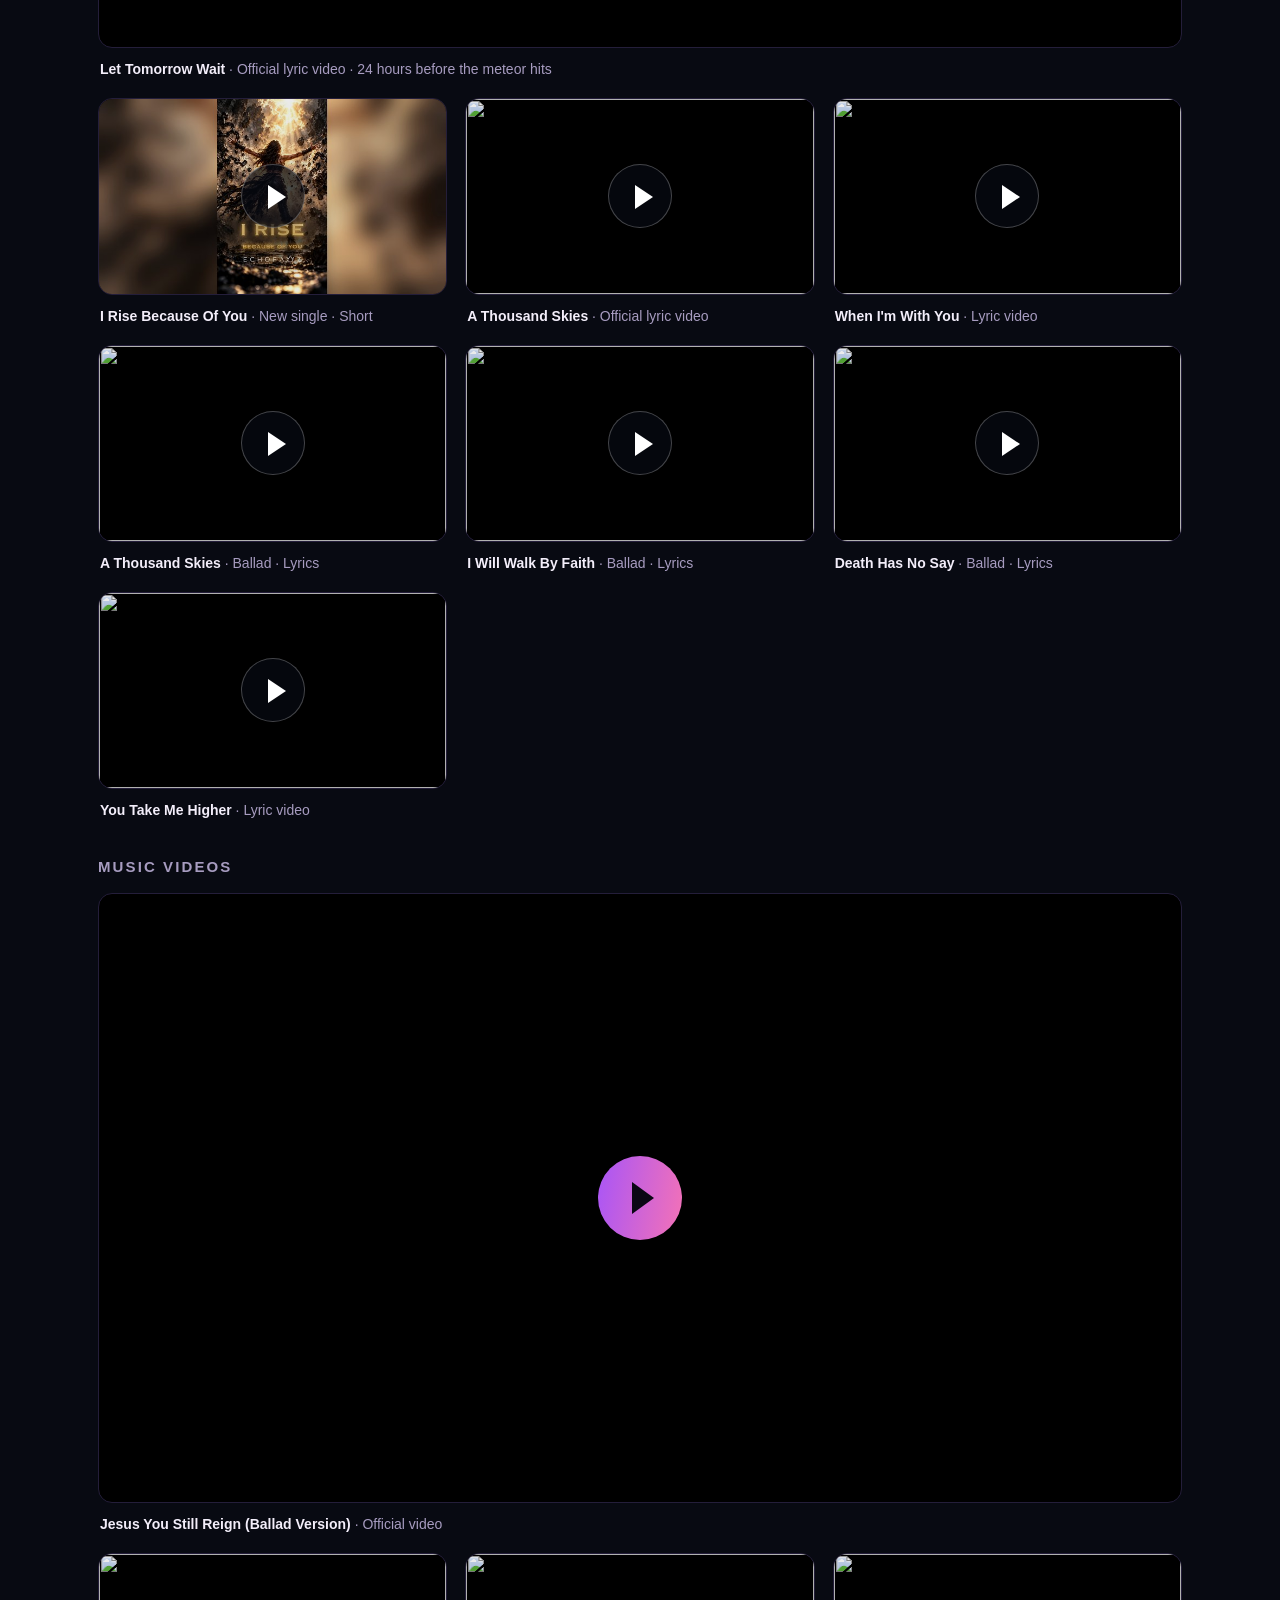
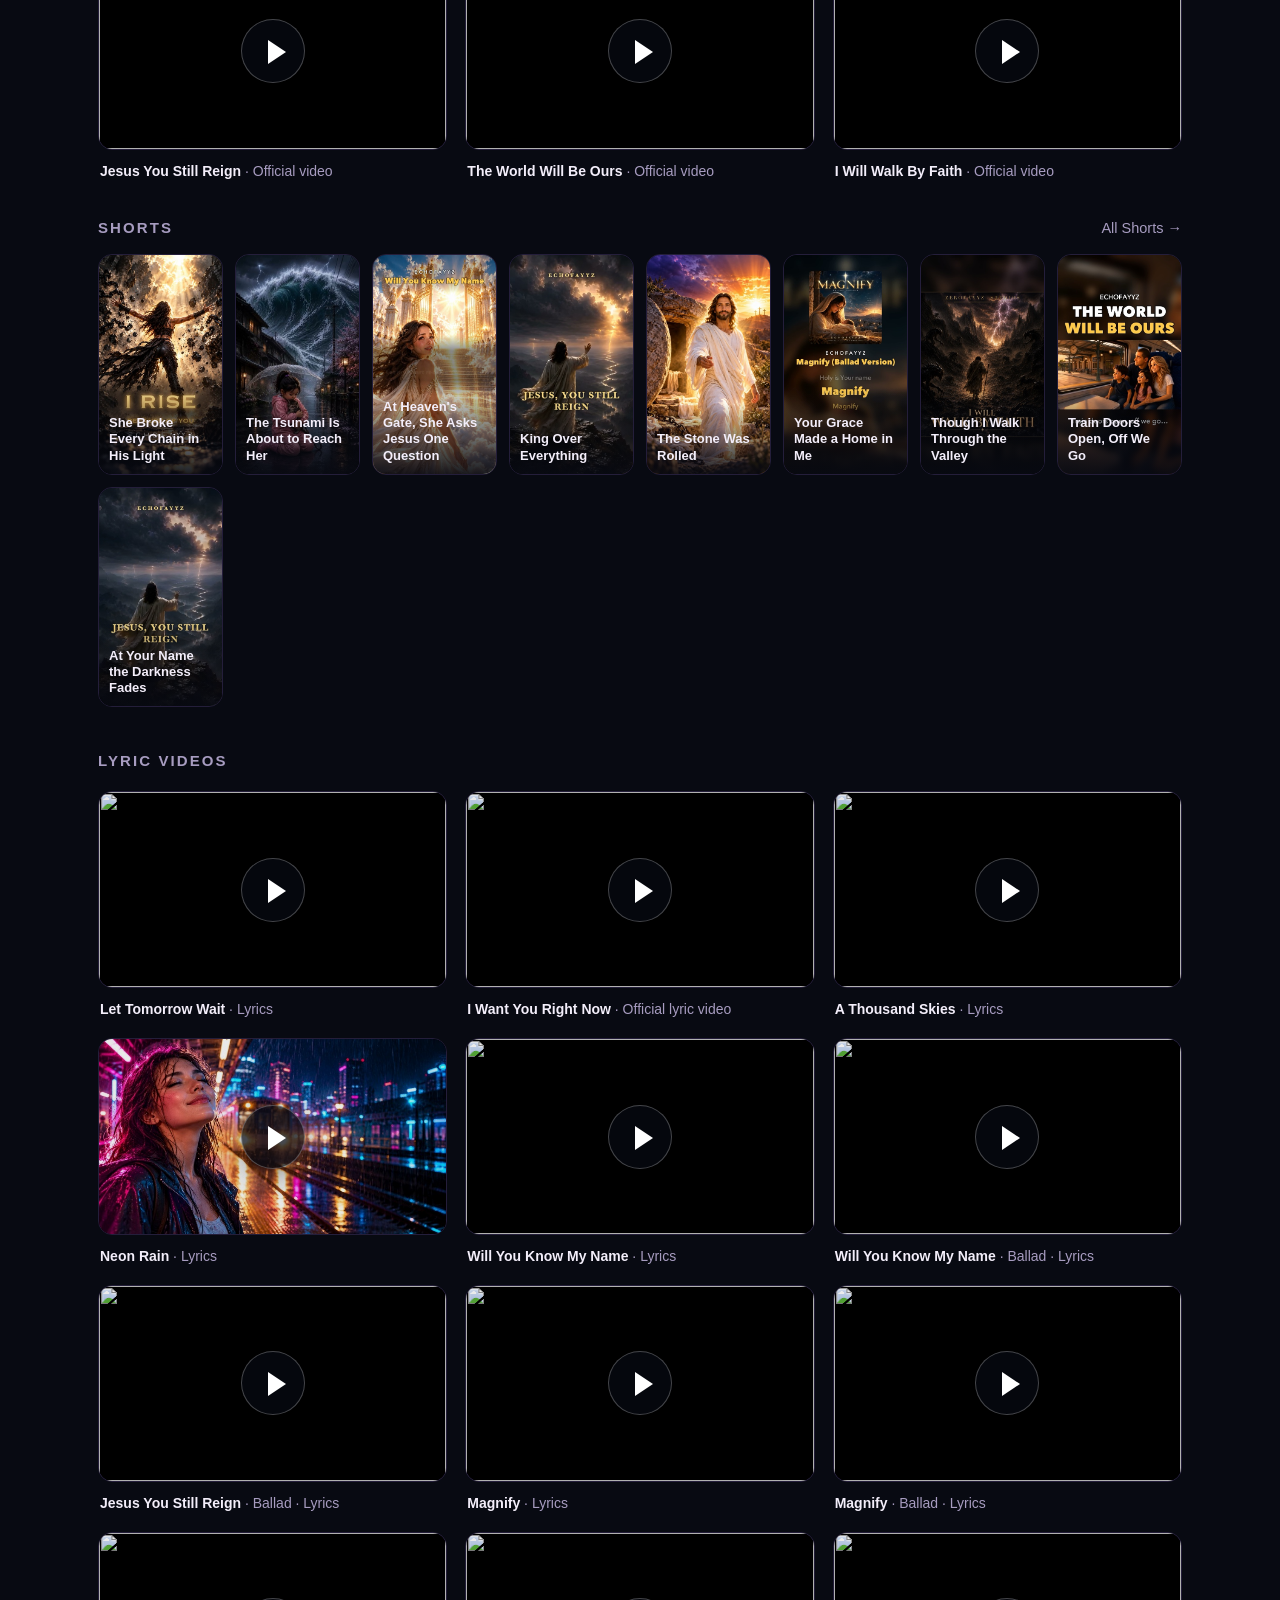
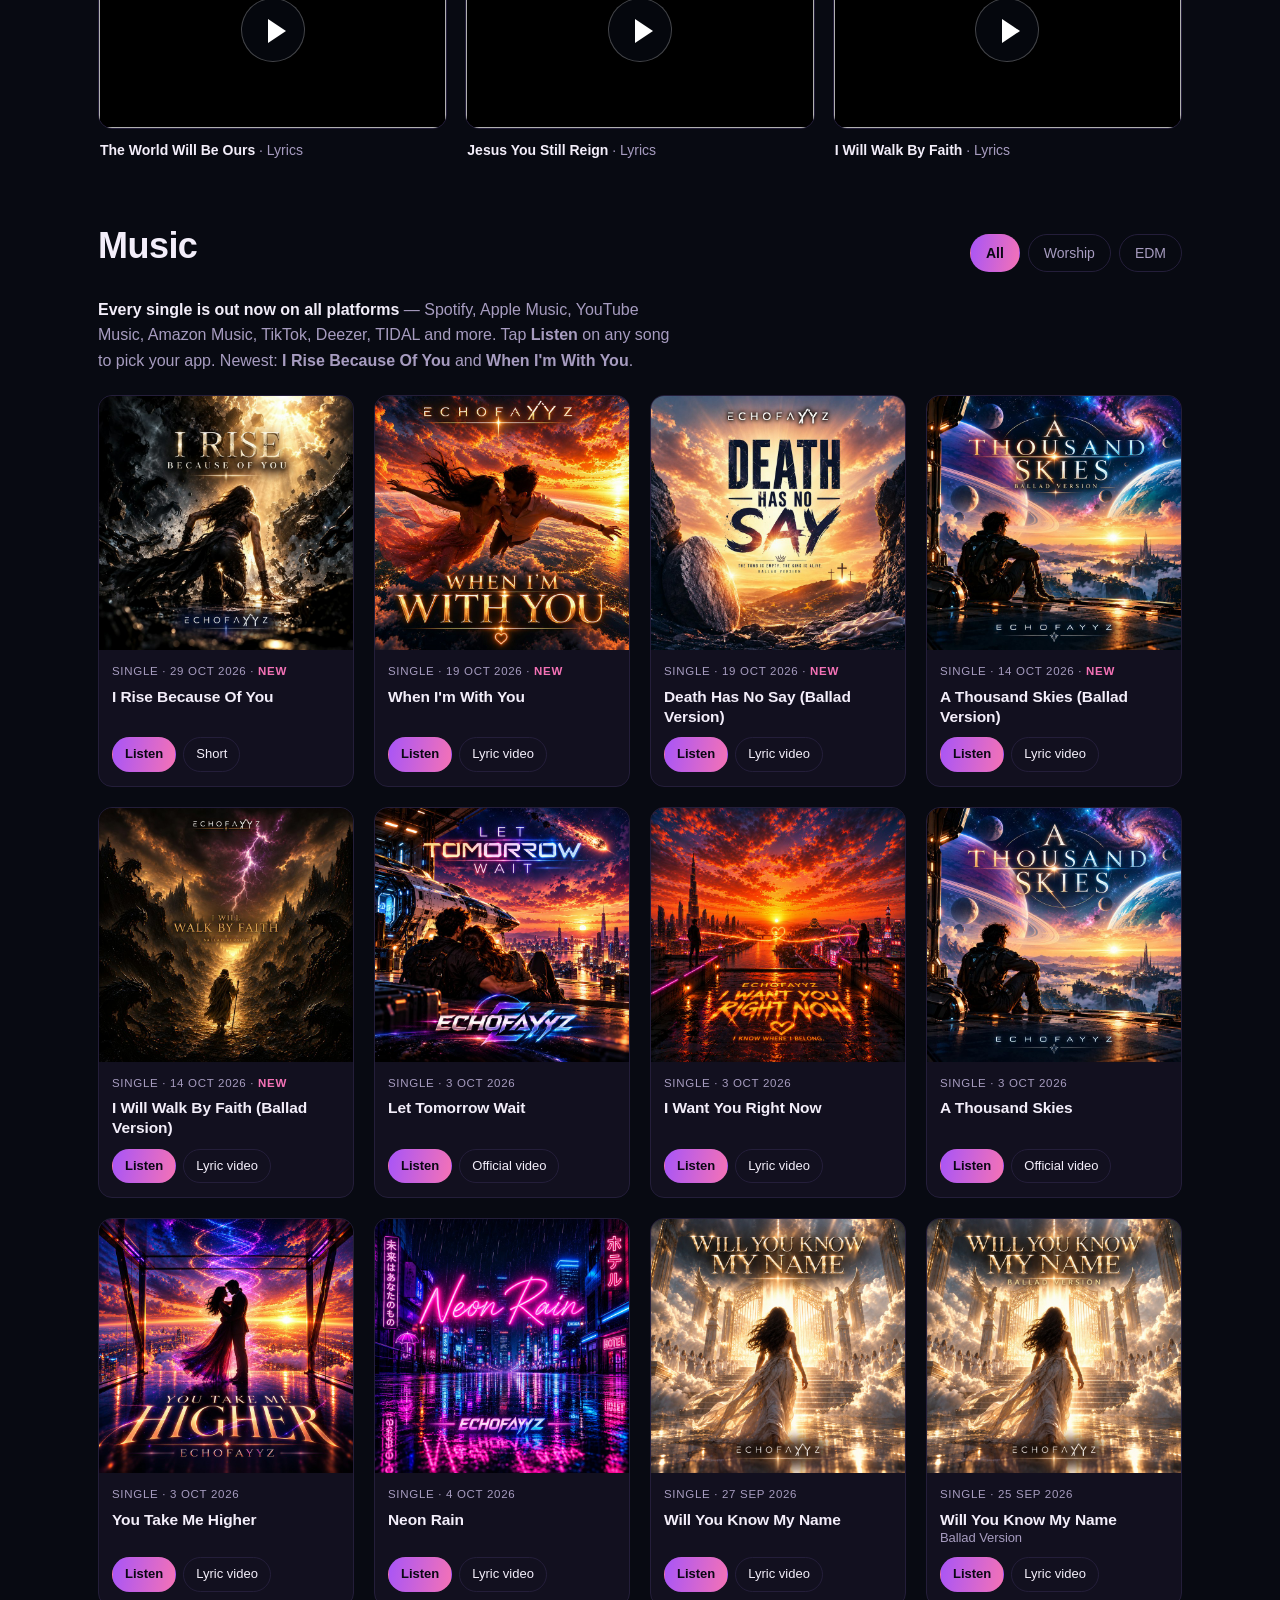
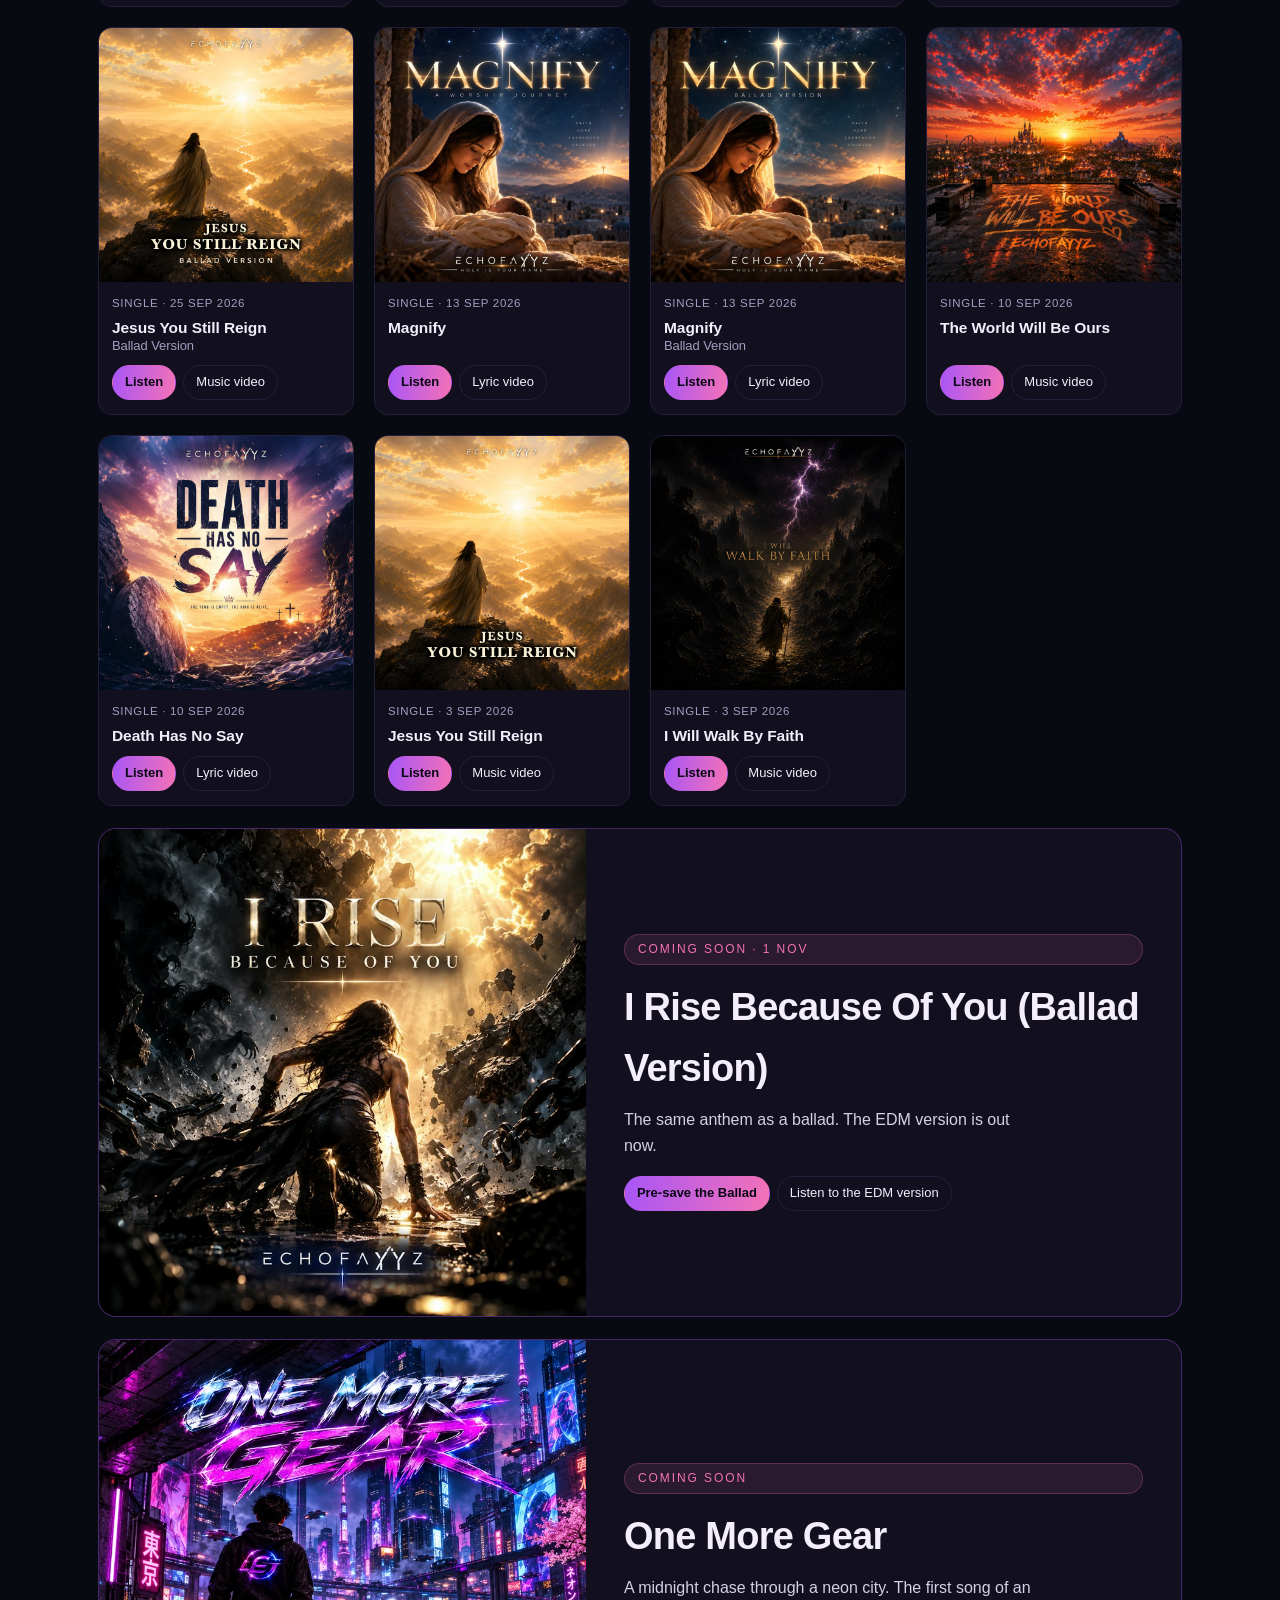
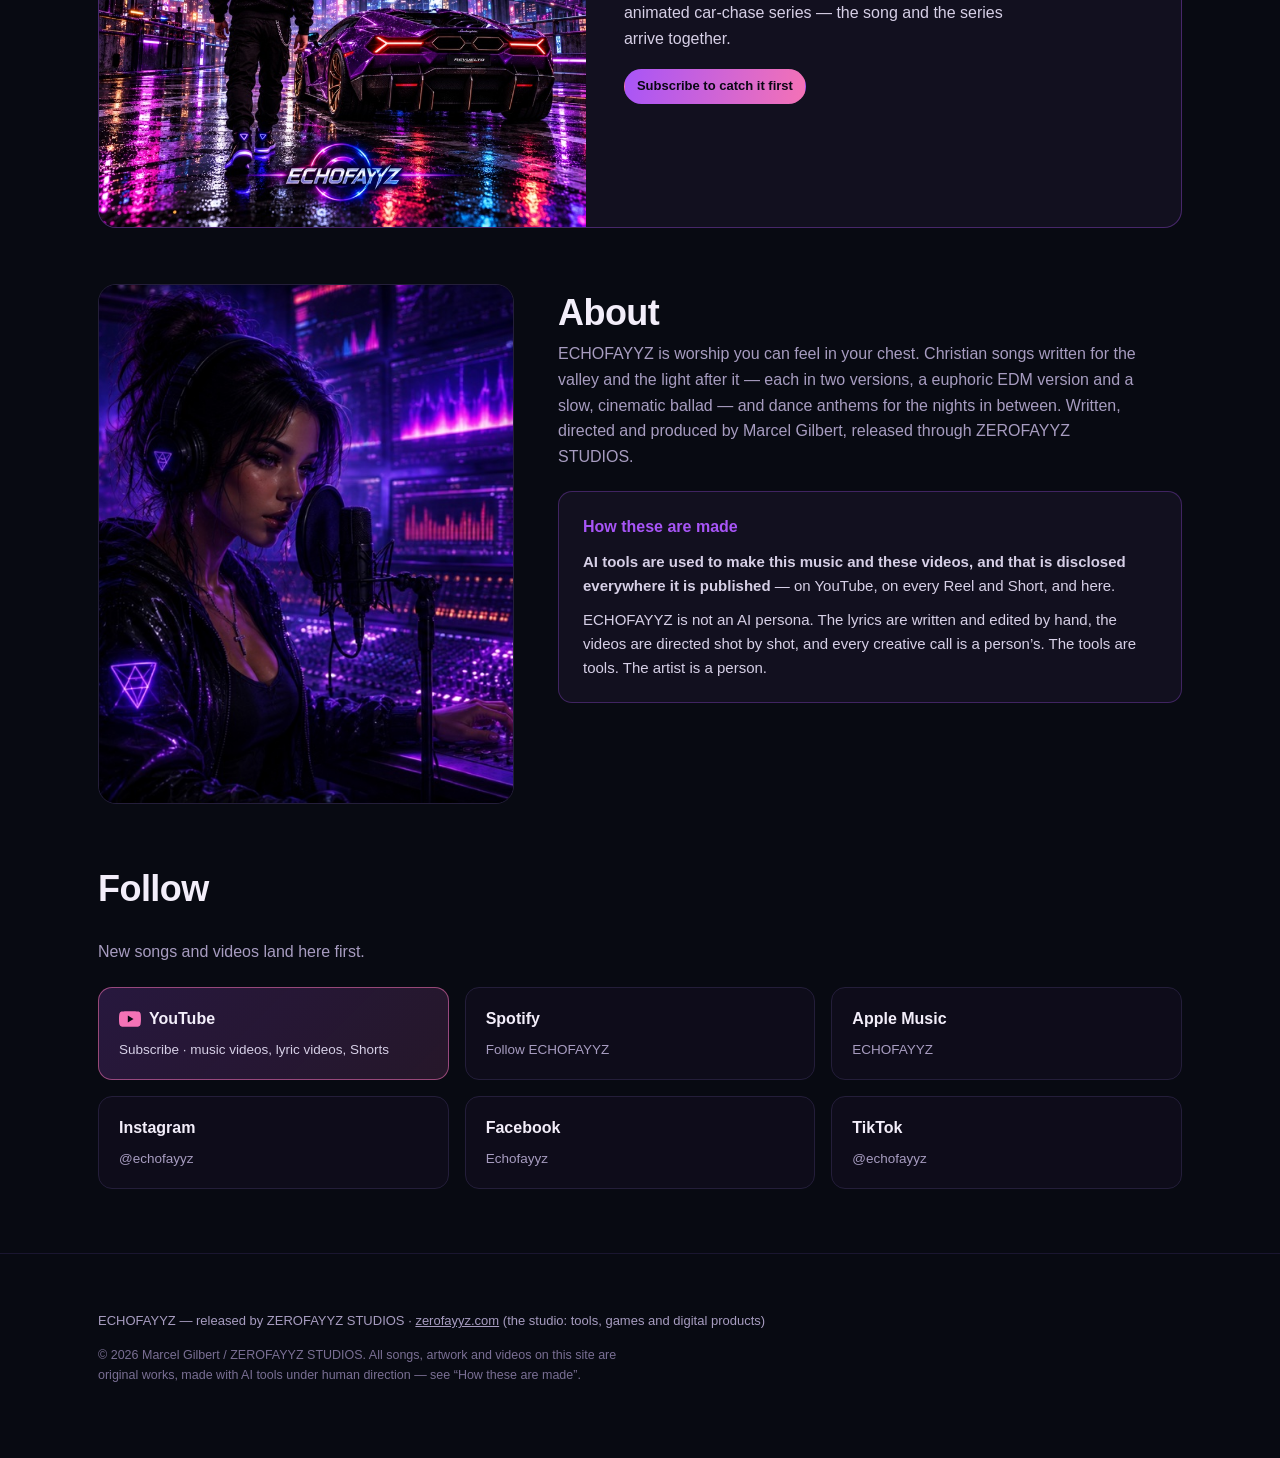
==== commit cd034920: "Newest on top: I Rise Because Of You is out (hero, first in New + Shorts, Music card, 19 singles); B" ====
--- a/index.html
+++ b/index.html
@@ -4,7 +4,7 @@
 <meta charset="utf-8">
 <meta name="viewport" content="width=device-width, initial-scale=1">
 <title>ECHOFAYYZ — Official Site | Christian Worship &amp; EDM</title>
-<meta name="description" content="Official site of ECHOFAYYZ: Christian worship songs in EDM and ballad versions, and euphoric EDM. 18 singles out now on Spotify, Apple Music, YouTube Music and all platforms; newest: When I&#39;m With You, Let Tomorrow Wait and the ballad versions of A Thousand Skies, I Will Walk By Faith and Death Has No Say. Coming soon: I Rise Because Of You.">
+<meta name="description" content="Official site of ECHOFAYYZ: Christian worship songs in EDM and ballad versions, and euphoric EDM. 19 singles out now on Spotify, Apple Music, YouTube Music and all platforms; newest: I Rise Because Of You, When I&#39;m With You and Let Tomorrow Wait. Coming 1 Nov: I Rise Because Of You (Ballad Version).">
 <link rel="canonical" href="https://echofayyz.com/">
 <meta property="og:title" content="ECHOFAYYZ — Official Site">
 <meta property="og:description" content="Christian worship in EDM and ballad versions, and euphoric EDM. Newest: Let Tomorrow Wait, I Want You Right Now, A Thousand Skies and You Take Me Higher.">
@@ -81,22 +81,23 @@
 <main id="top">
 
 <!-- HERO: the song doing best right now (Marcel 14 Oct 2026: newest / hottest on top, rotate it as each new song comes out). -->
-<section class="hero" data-release="2026-10-03">
+<section class="hero" data-release="2026-10-29">
   <div class="wrap hero-in">
     <div class="hero-text">
       <span class="eyebrow">New single &middot; out now</span>
-      <h1>Let Tomorrow Wait</h1>
+      <h1>I Rise Because Of You</h1>
       <p class="hero-artist">ECHOFAYYZ</p>
-      <p class="hero-line">&ldquo;Let tomorrow wait.&rdquo; One more night, the words you meant to say, and the one you want right here, right now.</p>
+      <p class="hero-line">Out of the dark and into the light: a worship anthem about every chain breaking and a strength that isn&rsquo;t your own.</p>
       <div class="cta-row">
         <a class="btn btn-yt" href="https://www.youtube.com/@echofayyz?sub_confirmation=1" target="_blank" rel="noopener" aria-label="Subscribe on YouTube (opens in a new tab)"><svg class="yt-ico" viewBox="0 0 28 20" aria-hidden="true"><path fill="currentColor" d="M27.4 3.1A3.5 3.5 0 0 0 24.9.6C22.7 0 14 0 14 0S5.3 0 3.1.6A3.5 3.5 0 0 0 .6 3.1C0 5.3 0 10 0 10s0 4.7.6 6.9a3.5 3.5 0 0 0 2.5 2.5C5.3 20 14 20 14 20s8.7 0 10.9-.6a3.5 3.5 0 0 0 2.5-2.5c.6-2.2.6-6.9.6-6.9s0-4.7-.6-6.9z"/><path class="yt-tri" d="M11.2 14.3 18.5 10l-7.3-4.3z"/></svg>Subscribe on YouTube</a>
-        <a class="btn-ghost" href="https://youtu.be/_mqEw3DkH4E" target="_blank" rel="noopener" aria-label="Watch the Let Tomorrow Wait official lyric video on YouTube (opens in a new tab)">Watch the new video</a>
+        <a class="btn-ghost" href="https://distrokid.com/hyperfollow/echofayyz/i-rise-because-of-you" target="_blank" rel="noopener" aria-label="Listen to I Rise Because Of You on your music app (opens in a new tab)">Listen now</a>
+        <a class="btn-ghost" href="https://youtube.com/shorts/yGns44ifHBs" target="_blank" rel="noopener" aria-label="Watch the I Rise Because Of You Short on YouTube (opens in a new tab)">Watch the Short</a>
       </div>
       <p class="cta-sub">Music videos, lyric videos and Shorts land on YouTube first.</p>
-      <p class="hero-note">18 singles out now on every platform &middot; <a href="#music">see them all</a> &middot; <b>I Rise Because Of You</b> coming 29 Oct &middot; <a href="#soon">pre-save</a></p>
+      <p class="hero-note">19 singles out now on every platform &middot; <a href="#music">see them all</a> &middot; <b>Ballad Version</b> coming 1 Nov &middot; <a href="#soon">pre-save</a></p>
     </div>
     <figure class="hero-art">
-      <img src="img/covers/let-tomorrow-wait.jpg" alt="Let Tomorrow Wait cover art" width="800" height="800">
+      <img src="img/covers/i-rise-because-of-you.jpg" alt="I Rise Because Of You cover art: a woman rising from broken rock into golden light" width="800" height="800">
     </figure>
   </div>
 </section>
@@ -121,6 +122,7 @@
     <p class="cap"><b>Let Tomorrow Wait</b> &middot; Official lyric video &middot; 24 hours before the meteor hits</p>
   </div>
   <div class="vgrid">
+    <figure><button class="yt" data-id="yGns44ifHBs" data-title="I Rise Because Of You (Short)" aria-label="Play: I Rise Because Of You, Short"><img src="img/videos/i-rise-short.jpg" alt="" width="640" height="360" loading="lazy"><span class="play" aria-hidden="true"></span></button><figcaption><b>I Rise Because Of You</b> · New single · Short</figcaption></figure>
     <figure><button class="yt" data-id="7iaOeg-jxBM" data-title="A Thousand Skies (Official Lyric Video)" aria-label="Play: A Thousand Skies (Official Lyric Video)"><img src="https://i.ytimg.com/vi/7iaOeg-jxBM/hqdefault.jpg" alt="" width="480" height="360" loading="lazy"><span class="play" aria-hidden="true"></span></button><figcaption><b>A Thousand Skies</b> · Official lyric video</figcaption></figure>
     <figure><button class="yt" data-id="2hVpvxLBVZU" data-title="When I'm With You (Lyrics)" aria-label="Play: When I'm With You (Lyrics)"><img src="https://i.ytimg.com/vi/2hVpvxLBVZU/hqdefault.jpg" alt="" width="480" height="360" loading="lazy"><span class="play" aria-hidden="true"></span></button><figcaption><b>When I'm With You</b> · Lyric video</figcaption></figure>
     <figure><button class="yt" data-id="rEsihdA1QvQ" data-title="A Thousand Skies (Ballad Version) (Lyrics)" aria-label="Play: A Thousand Skies (Ballad Version) (Lyrics)"><img src="https://i.ytimg.com/vi/rEsihdA1QvQ/hqdefault.jpg" alt="" width="480" height="360" loading="lazy"><span class="play" aria-hidden="true"></span></button><figcaption><b>A Thousand Skies</b> · Ballad · Lyrics</figcaption></figure>
@@ -144,6 +146,7 @@
 
   <div class="sub-row"><h3 class="sub-h">Shorts</h3><a class="more" href="https://www.youtube.com/@echofayyz/shorts" target="_blank" rel="noopener">All Shorts &rarr;</a></div>
   <div class="shorts" role="list">
+    <a role="listitem" href="https://youtube.com/shorts/yGns44ifHBs" rel="noopener"><img src="img/shorts/i-rise-chains.jpg" alt="" width="405" height="720" loading="lazy"><span>She Broke Every Chain in His Light</span></a>
     <a role="listitem" href="https://youtube.com/shorts/UYvkBMgB0wI" rel="noopener"><img src="img/shorts/tsunami.jpg" alt="" width="405" height="720" loading="lazy"><span>The Tsunami Is About to Reach Her</span></a>
     <a role="listitem" href="https://youtube.com/shorts/mdQB-BCgPe8" rel="noopener"><img src="img/shorts/heavens-gate-question.jpg" alt="" width="405" height="720" loading="lazy"><span>At Heaven's Gate, She Asks Jesus One Question</span></a>
     <a role="listitem" href="https://youtube.com/shorts/XufpYEJHfsU" rel="noopener"><img src="img/shorts/king-over-everything.jpg" alt="" width="405" height="720" loading="lazy"><span>King Over Everything</span></a>
@@ -184,9 +187,14 @@
 
   <p class="lede avail"><strong>Every single is out now on all platforms</strong> &mdash; Spotify, Apple Music, YouTube Music,
   Amazon Music, TikTok, Deezer, TIDAL and more. Tap <b>Listen</b> on any song to pick your app.
-  Newest: <b>When I'm With You</b>, and the ballad versions of <b>A Thousand Skies</b>, <b>I Will Walk By Faith</b> and <b>Death Has No Say</b>.</p>
+  Newest: <b>I Rise Because Of You</b> and <b>When I'm With You</b>.</p>
 
   <div class="releases" id="releases">
+    <article class="release" data-genre="worship">
+      <img src="img/covers/i-rise-because-of-you.jpg" alt="I Rise Because Of You cover art" width="800" height="800" loading="lazy">
+      <div class="body"><p class="meta">Single · 29 Oct 2026 · <span class="tag">New</span></p><h3>I Rise Because Of You</h3>
+        <div class="links"><a class="primary" href="https://distrokid.com/hyperfollow/echofayyz/i-rise-because-of-you" rel="noopener">Listen</a><a href="https://youtube.com/shorts/yGns44ifHBs" rel="noopener">Short</a></div></div>
+    </article>
     <article class="release" data-genre="edm">
       <img src="img/covers/when-im-with-you.jpg" alt="When I'm With You cover art" width="800" height="800" loading="lazy">
       <div class="body"><p class="meta">Single · 19 Oct 2026 · <span class="tag">New</span></p><h3>When I'm With You</h3>
@@ -282,10 +290,10 @@
   <article class="soon-card" id="soon" data-genre="worship">
     <img src="img/covers/i-rise-because-of-you.jpg" alt="I Rise Because Of You cover art: a woman rising from broken rock into golden light" width="800" height="800" loading="lazy">
     <div class="body">
-      <span class="eyebrow">Coming soon &middot; 29 Oct</span>
-      <h3>I Rise Because Of You</h3>
-      <p>Out of the dark and into the light: a worship anthem about finding a strength that isn't your own. The EDM version arrives 29 Oct and the Ballad Version on 1 Nov.</p>
-      <div class="links"><a class="primary" href="https://distrokid.com/hyperfollow/echofayyz/i-rise-because-of-you" rel="noopener">Pre-save</a><a href="https://distrokid.com/hyperfollow/echofayyz/i-rise-because-of-you-ballad-version" rel="noopener">Pre-save the Ballad</a></div>
+      <span class="eyebrow">Coming soon &middot; 1 Nov</span>
+      <h3>I Rise Because Of You (Ballad Version)</h3>
+      <p>The same anthem as a ballad. The EDM version is out now.</p>
+      <div class="links"><a class="primary" href="https://distrokid.com/hyperfollow/echofayyz/i-rise-because-of-you-ballad-version" rel="noopener">Pre-save the Ballad</a><a href="https://distrokid.com/hyperfollow/echofayyz/i-rise-because-of-you" rel="noopener">Listen to the EDM version</a></div>
     </div>
   </article>
 
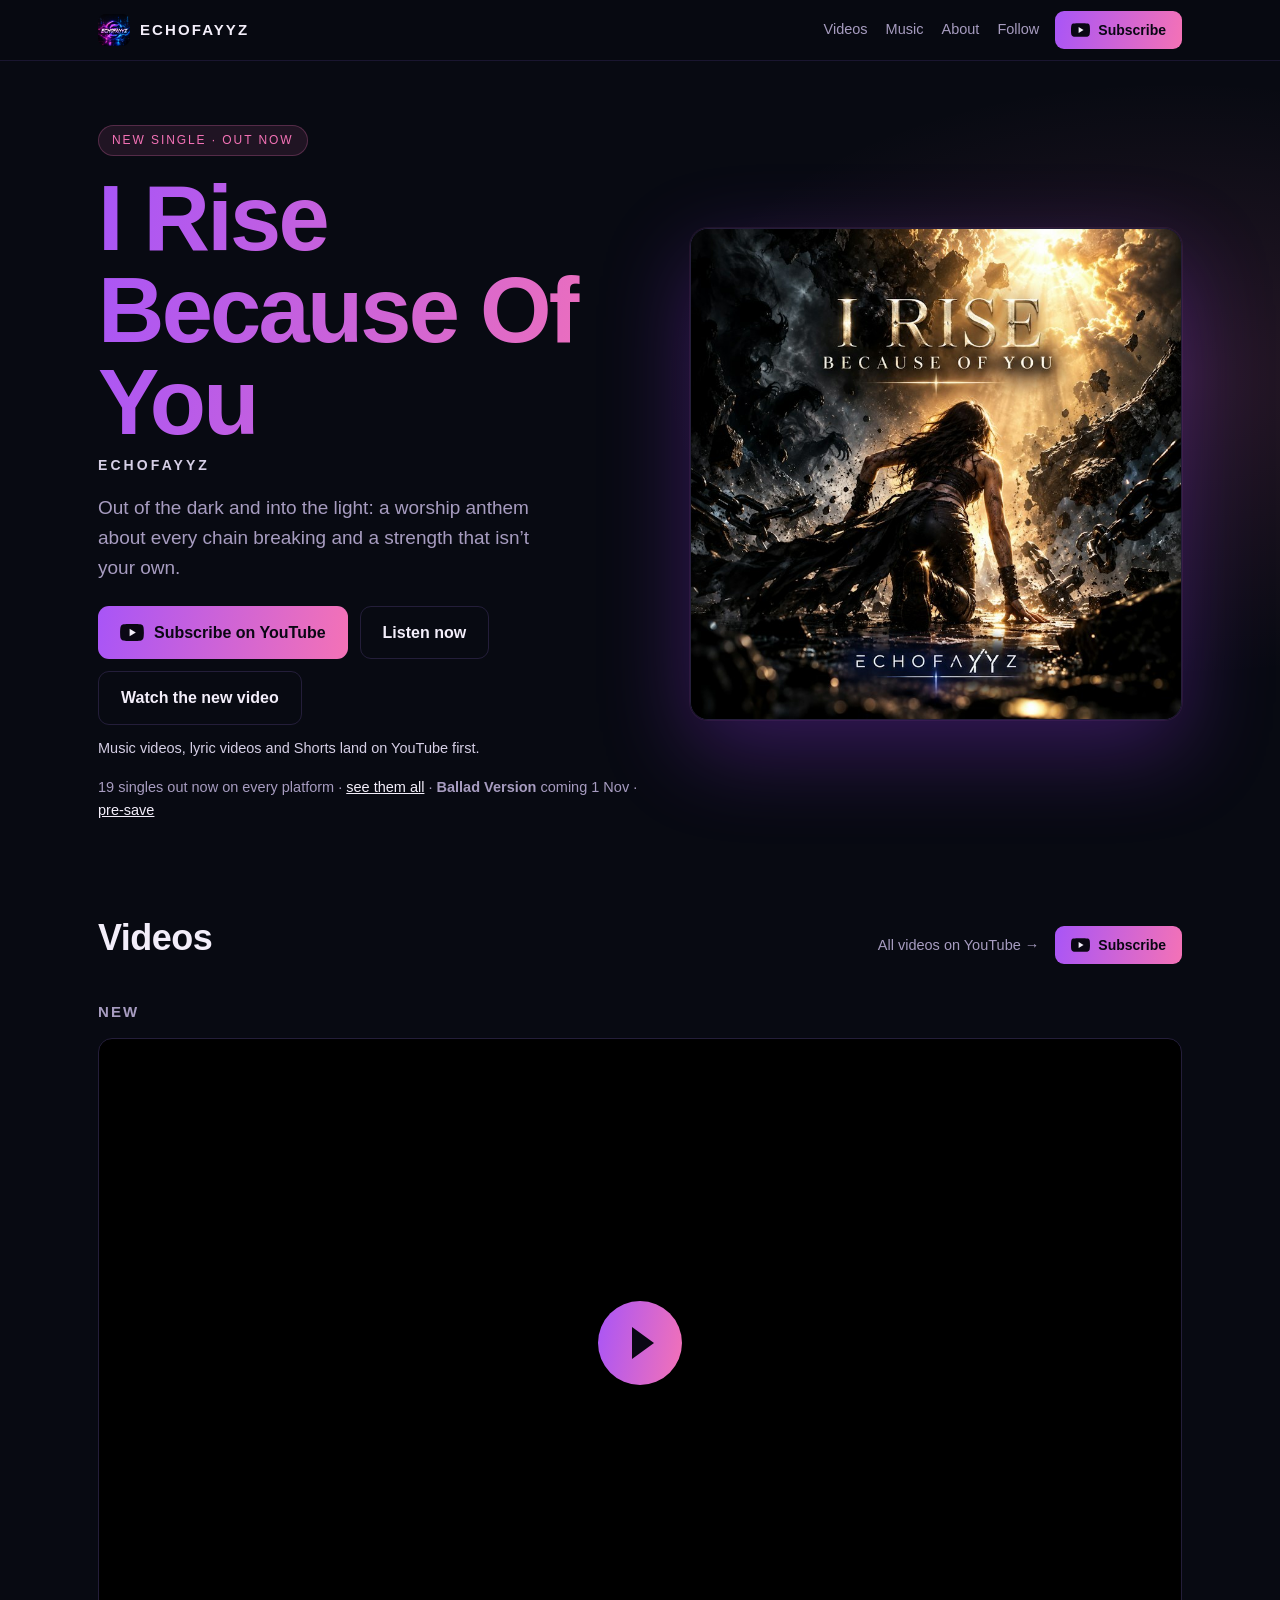
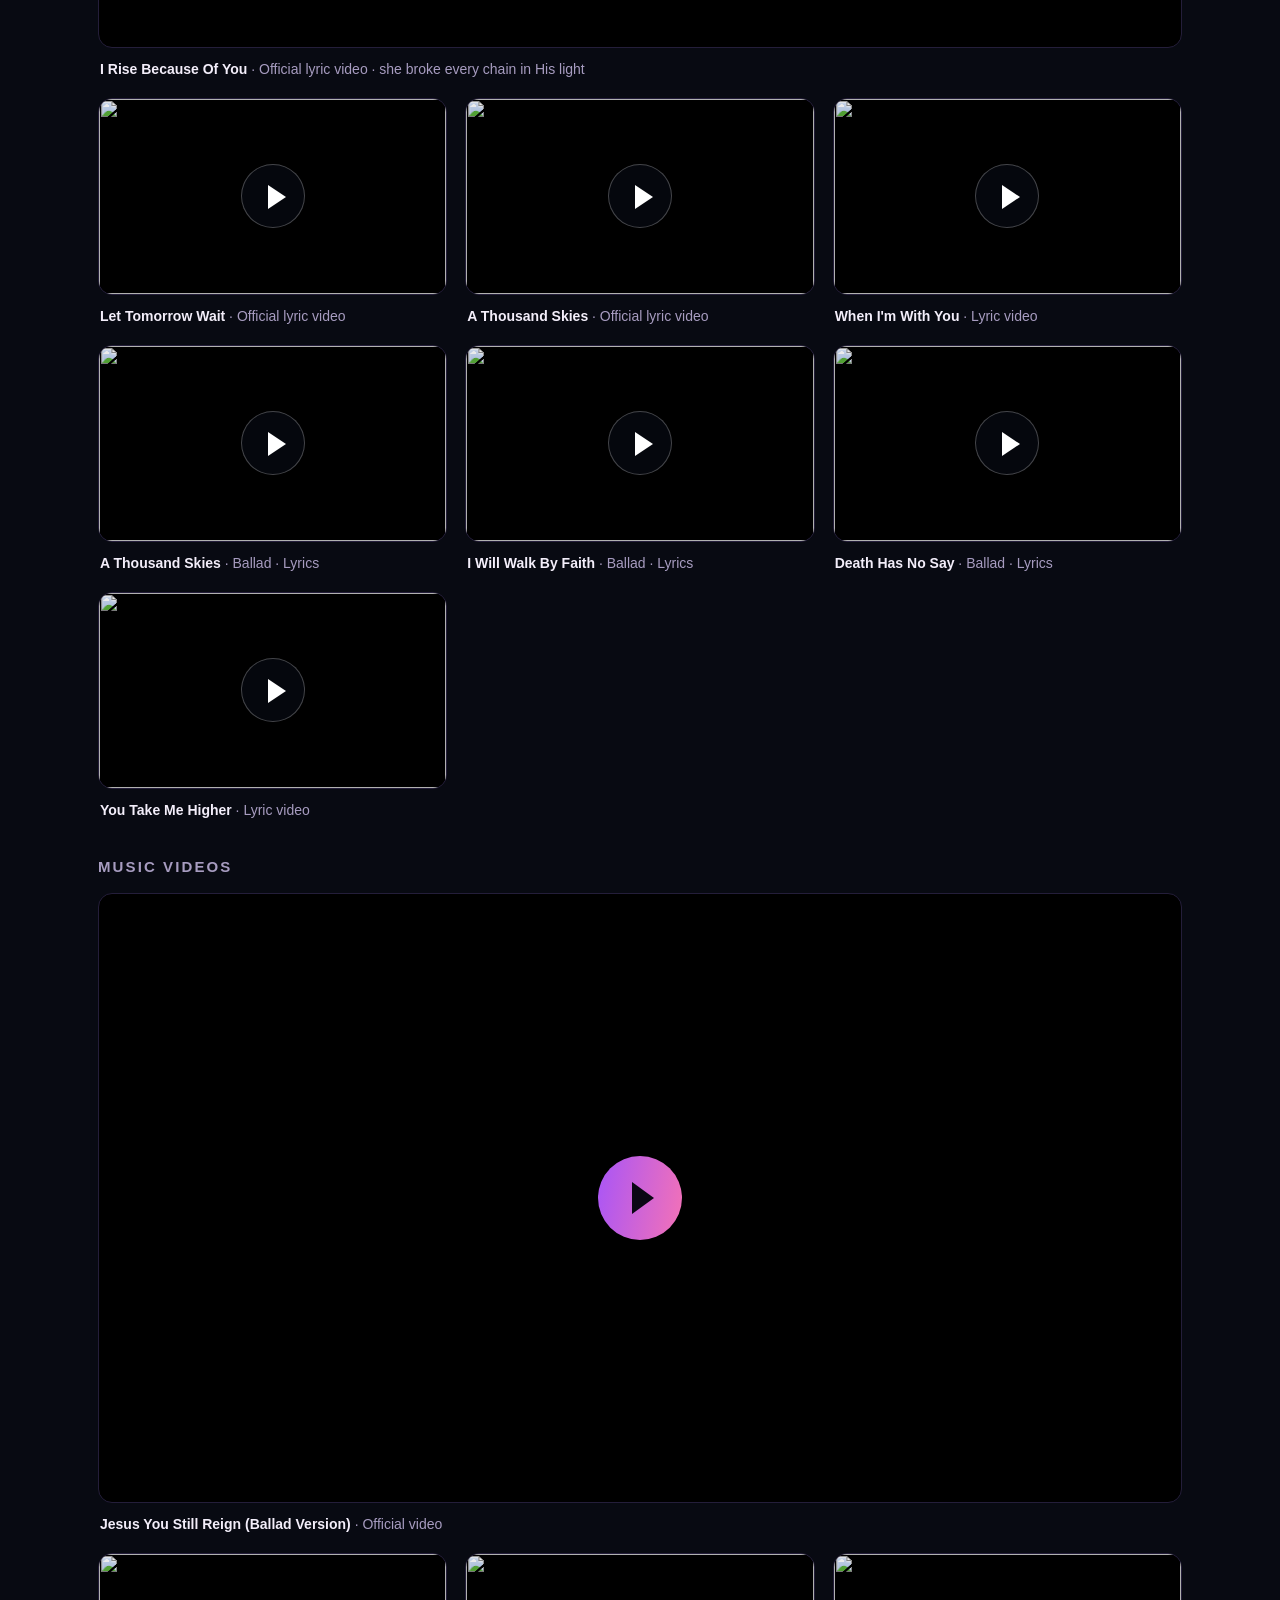
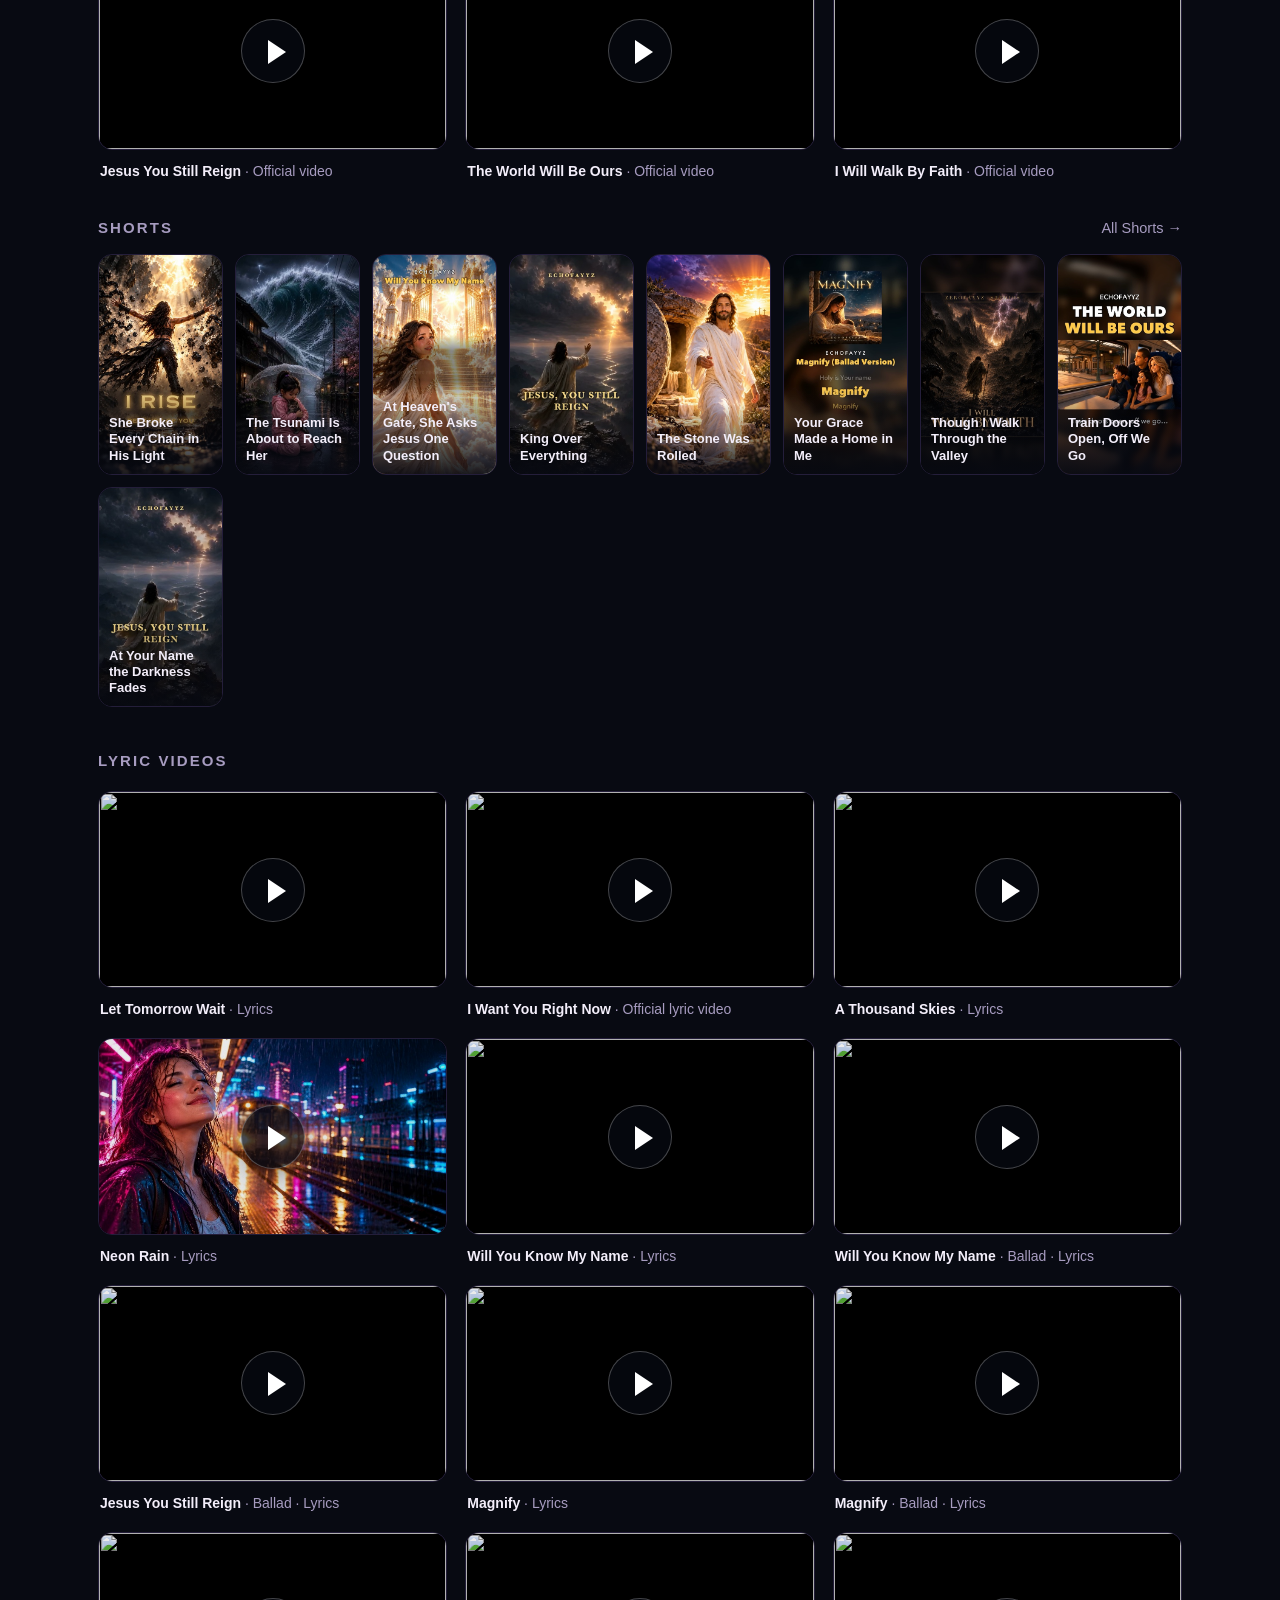
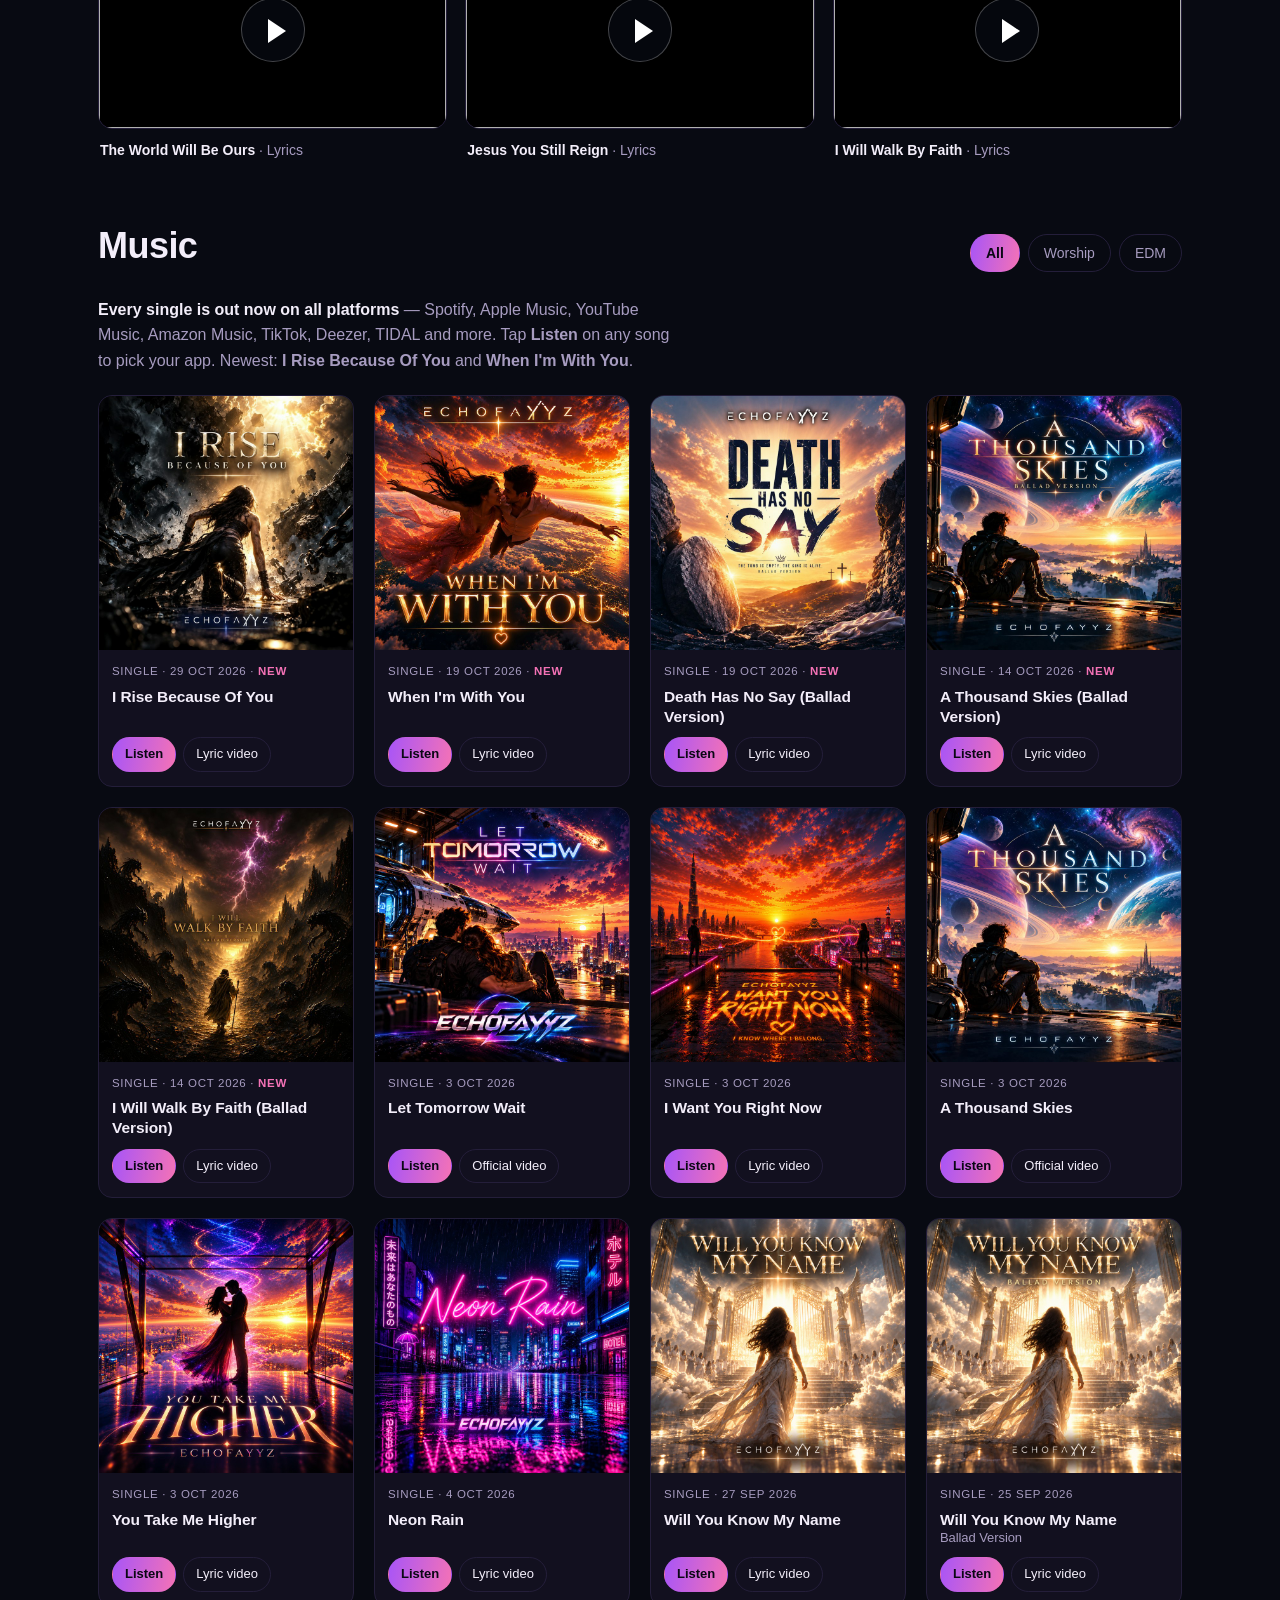
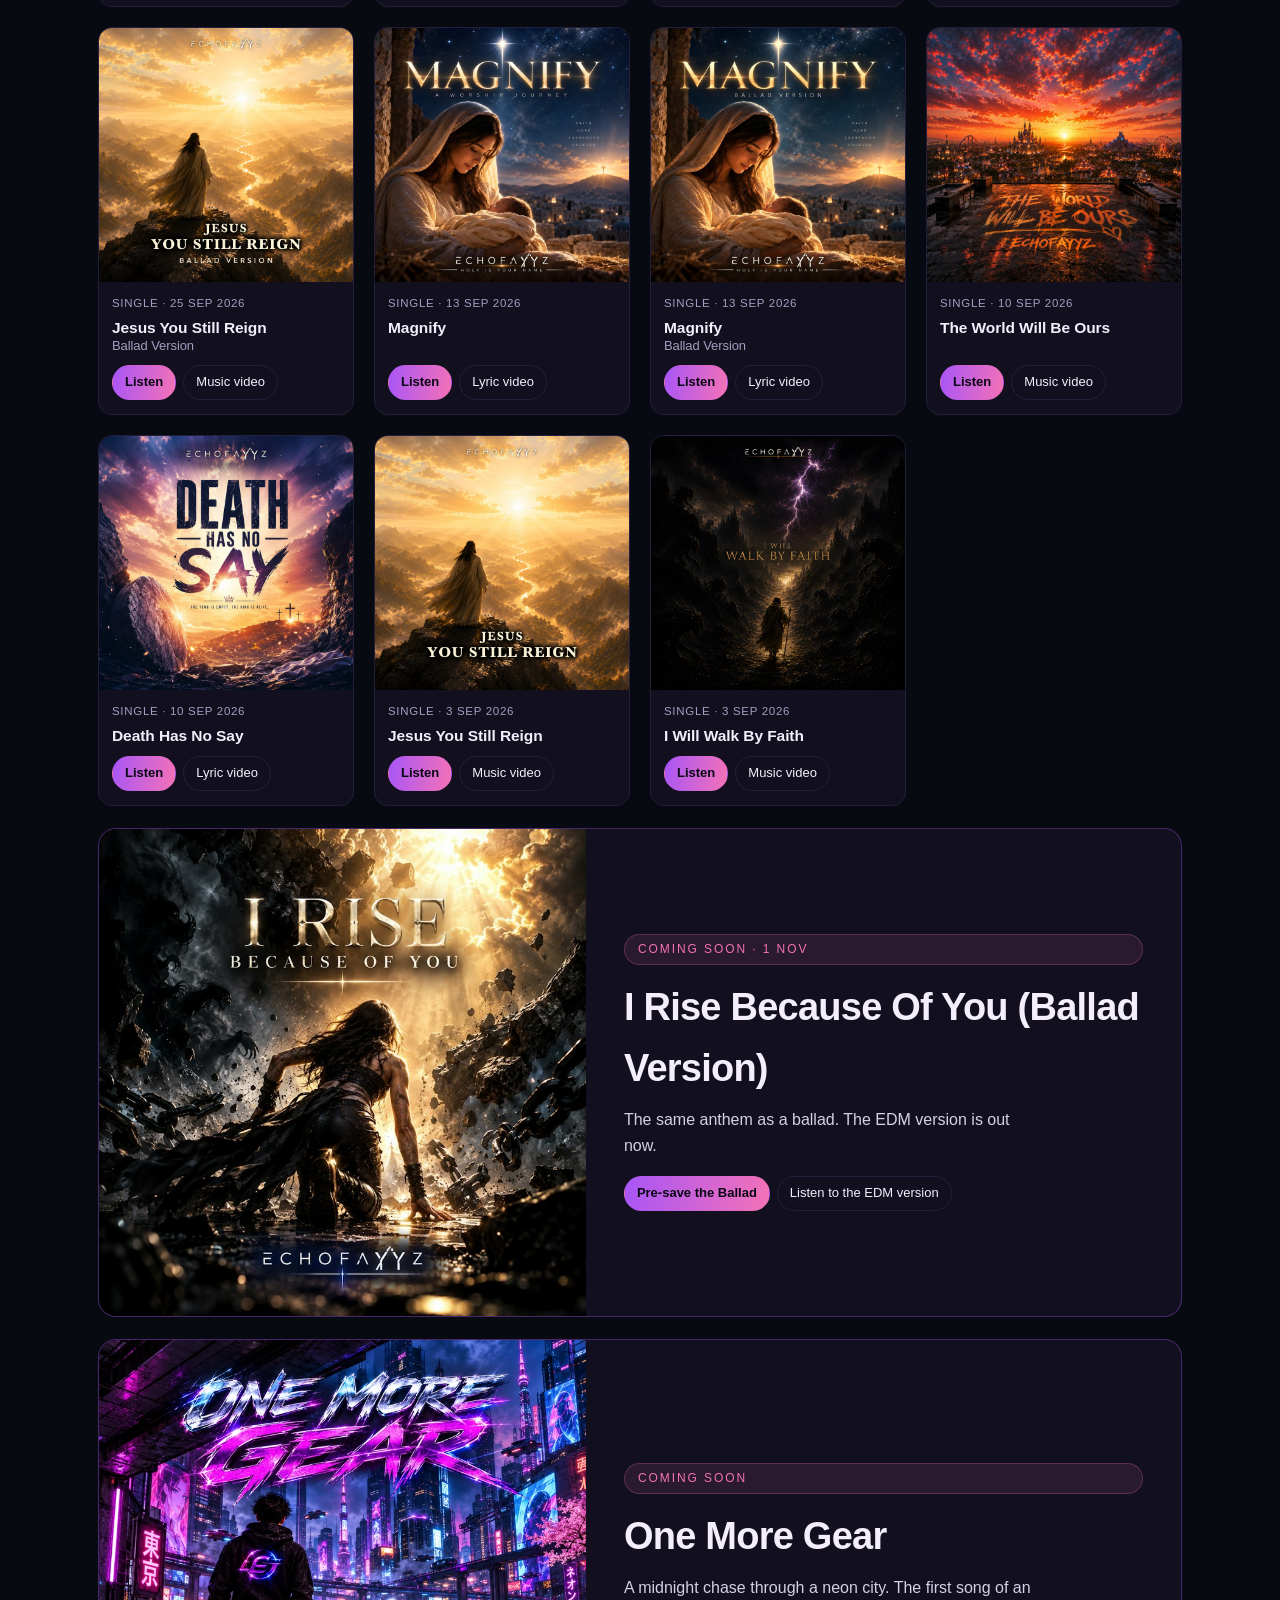
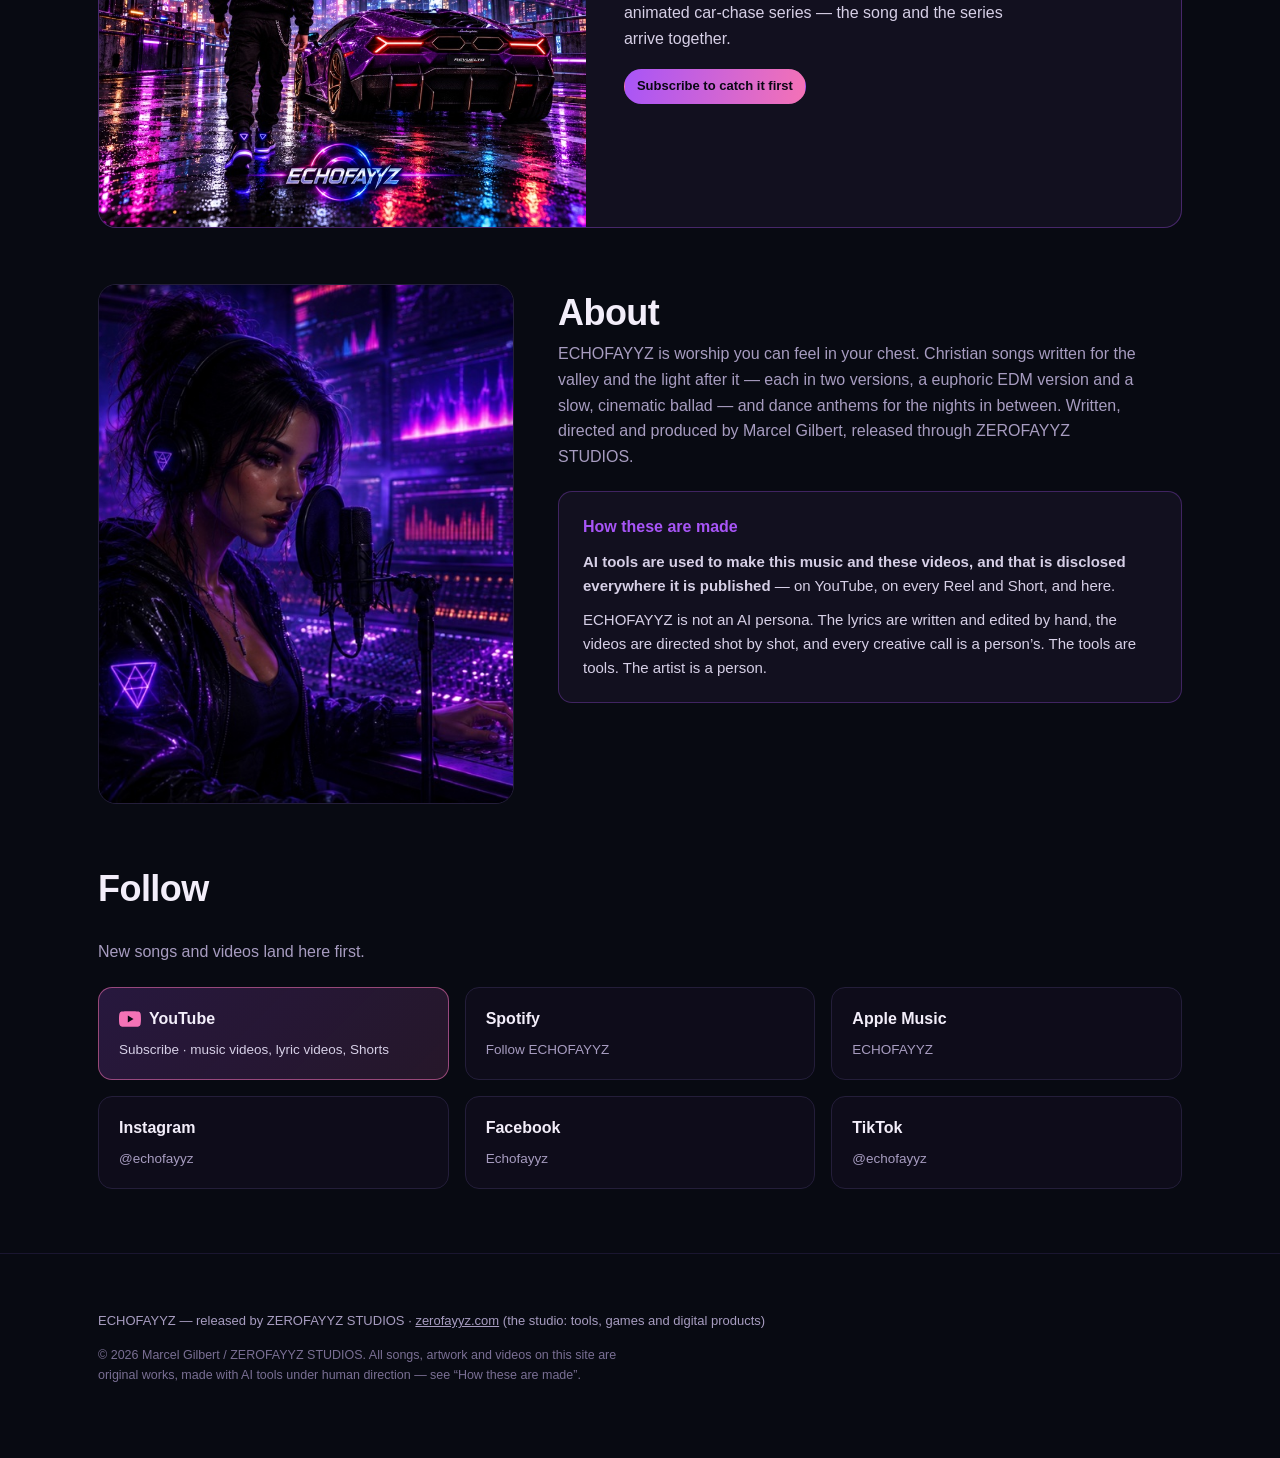
==== commit c9106318: "I Rise Because Of You official lyric video (rmbLIKjUzD4) leads the New row; hero + Music card link t" ====
--- a/index.html
+++ b/index.html
@@ -91,7 +91,7 @@
       <div class="cta-row">
         <a class="btn btn-yt" href="https://www.youtube.com/@echofayyz?sub_confirmation=1" target="_blank" rel="noopener" aria-label="Subscribe on YouTube (opens in a new tab)"><svg class="yt-ico" viewBox="0 0 28 20" aria-hidden="true"><path fill="currentColor" d="M27.4 3.1A3.5 3.5 0 0 0 24.9.6C22.7 0 14 0 14 0S5.3 0 3.1.6A3.5 3.5 0 0 0 .6 3.1C0 5.3 0 10 0 10s0 4.7.6 6.9a3.5 3.5 0 0 0 2.5 2.5C5.3 20 14 20 14 20s8.7 0 10.9-.6a3.5 3.5 0 0 0 2.5-2.5c.6-2.2.6-6.9.6-6.9s0-4.7-.6-6.9z"/><path class="yt-tri" d="M11.2 14.3 18.5 10l-7.3-4.3z"/></svg>Subscribe on YouTube</a>
         <a class="btn-ghost" href="https://distrokid.com/hyperfollow/echofayyz/i-rise-because-of-you" target="_blank" rel="noopener" aria-label="Listen to I Rise Because Of You on your music app (opens in a new tab)">Listen now</a>
-        <a class="btn-ghost" href="https://youtube.com/shorts/yGns44ifHBs" target="_blank" rel="noopener" aria-label="Watch the I Rise Because Of You Short on YouTube (opens in a new tab)">Watch the Short</a>
+        <a class="btn-ghost" href="https://youtu.be/rmbLIKjUzD4" target="_blank" rel="noopener" aria-label="Watch the I Rise Because Of You official lyric video on YouTube (opens in a new tab)">Watch the new video</a>
       </div>
       <p class="cta-sub">Music videos, lyric videos and Shorts land on YouTube first.</p>
       <p class="hero-note">19 singles out now on every platform &middot; <a href="#music">see them all</a> &middot; <b>Ballad Version</b> coming 1 Nov &middot; <a href="#soon">pre-save</a></p>
@@ -116,13 +116,13 @@
 
   <h3 class="sub-h">New</h3>
   <div class="feature">
-    <button class="yt yt-big" data-id="_mqEw3DkH4E" data-title="Let Tomorrow Wait (Official Lyric Video)" aria-label="Play: Let Tomorrow Wait, official lyric video">
-      <img src="https://i.ytimg.com/vi/_mqEw3DkH4E/maxresdefault.jpg" data-fallback="https://i.ytimg.com/vi/_mqEw3DkH4E/hqdefault.jpg" alt="" width="1280" height="720" loading="lazy"><span class="play" aria-hidden="true"></span>
+    <button class="yt yt-big" data-id="rmbLIKjUzD4" data-title="I Rise Because Of You (Official Lyric Video)" aria-label="Play: I Rise Because Of You, official lyric video">
+      <img src="https://i.ytimg.com/vi/rmbLIKjUzD4/maxresdefault.jpg" data-fallback="https://i.ytimg.com/vi/rmbLIKjUzD4/hqdefault.jpg" alt="" width="1280" height="720" loading="lazy"><span class="play" aria-hidden="true"></span>
     </button>
-    <p class="cap"><b>Let Tomorrow Wait</b> &middot; Official lyric video &middot; 24 hours before the meteor hits</p>
+    <p class="cap"><b>I Rise Because Of You</b> &middot; Official lyric video &middot; she broke every chain in His light</p>
   </div>
   <div class="vgrid">
-    <figure><button class="yt" data-id="yGns44ifHBs" data-title="I Rise Because Of You (Short)" aria-label="Play: I Rise Because Of You, Short"><img src="img/videos/i-rise-short.jpg" alt="" width="640" height="360" loading="lazy"><span class="play" aria-hidden="true"></span></button><figcaption><b>I Rise Because Of You</b> · New single · Short</figcaption></figure>
+    <figure><button class="yt" data-id="_mqEw3DkH4E" data-title="Let Tomorrow Wait (Official Lyric Video)" aria-label="Play: Let Tomorrow Wait, official lyric video"><img src="https://i.ytimg.com/vi/_mqEw3DkH4E/hqdefault.jpg" alt="" width="480" height="360" loading="lazy"><span class="play" aria-hidden="true"></span></button><figcaption><b>Let Tomorrow Wait</b> · Official lyric video</figcaption></figure>
     <figure><button class="yt" data-id="7iaOeg-jxBM" data-title="A Thousand Skies (Official Lyric Video)" aria-label="Play: A Thousand Skies (Official Lyric Video)"><img src="https://i.ytimg.com/vi/7iaOeg-jxBM/hqdefault.jpg" alt="" width="480" height="360" loading="lazy"><span class="play" aria-hidden="true"></span></button><figcaption><b>A Thousand Skies</b> · Official lyric video</figcaption></figure>
     <figure><button class="yt" data-id="2hVpvxLBVZU" data-title="When I'm With You (Lyrics)" aria-label="Play: When I'm With You (Lyrics)"><img src="https://i.ytimg.com/vi/2hVpvxLBVZU/hqdefault.jpg" alt="" width="480" height="360" loading="lazy"><span class="play" aria-hidden="true"></span></button><figcaption><b>When I'm With You</b> · Lyric video</figcaption></figure>
     <figure><button class="yt" data-id="rEsihdA1QvQ" data-title="A Thousand Skies (Ballad Version) (Lyrics)" aria-label="Play: A Thousand Skies (Ballad Version) (Lyrics)"><img src="https://i.ytimg.com/vi/rEsihdA1QvQ/hqdefault.jpg" alt="" width="480" height="360" loading="lazy"><span class="play" aria-hidden="true"></span></button><figcaption><b>A Thousand Skies</b> · Ballad · Lyrics</figcaption></figure>
@@ -193,7 +193,7 @@
     <article class="release" data-genre="worship">
       <img src="img/covers/i-rise-because-of-you.jpg" alt="I Rise Because Of You cover art" width="800" height="800" loading="lazy">
       <div class="body"><p class="meta">Single · 29 Oct 2026 · <span class="tag">New</span></p><h3>I Rise Because Of You</h3>
-        <div class="links"><a class="primary" href="https://distrokid.com/hyperfollow/echofayyz/i-rise-because-of-you" rel="noopener">Listen</a><a href="https://youtube.com/shorts/yGns44ifHBs" rel="noopener">Short</a></div></div>
+        <div class="links"><a class="primary" href="https://distrokid.com/hyperfollow/echofayyz/i-rise-because-of-you" rel="noopener">Listen</a><a href="https://youtu.be/rmbLIKjUzD4" rel="noopener">Lyric video</a></div></div>
     </article>
     <article class="release" data-genre="edm">
       <img src="img/covers/when-im-with-you.jpg" alt="When I'm With You cover art" width="800" height="800" loading="lazy">
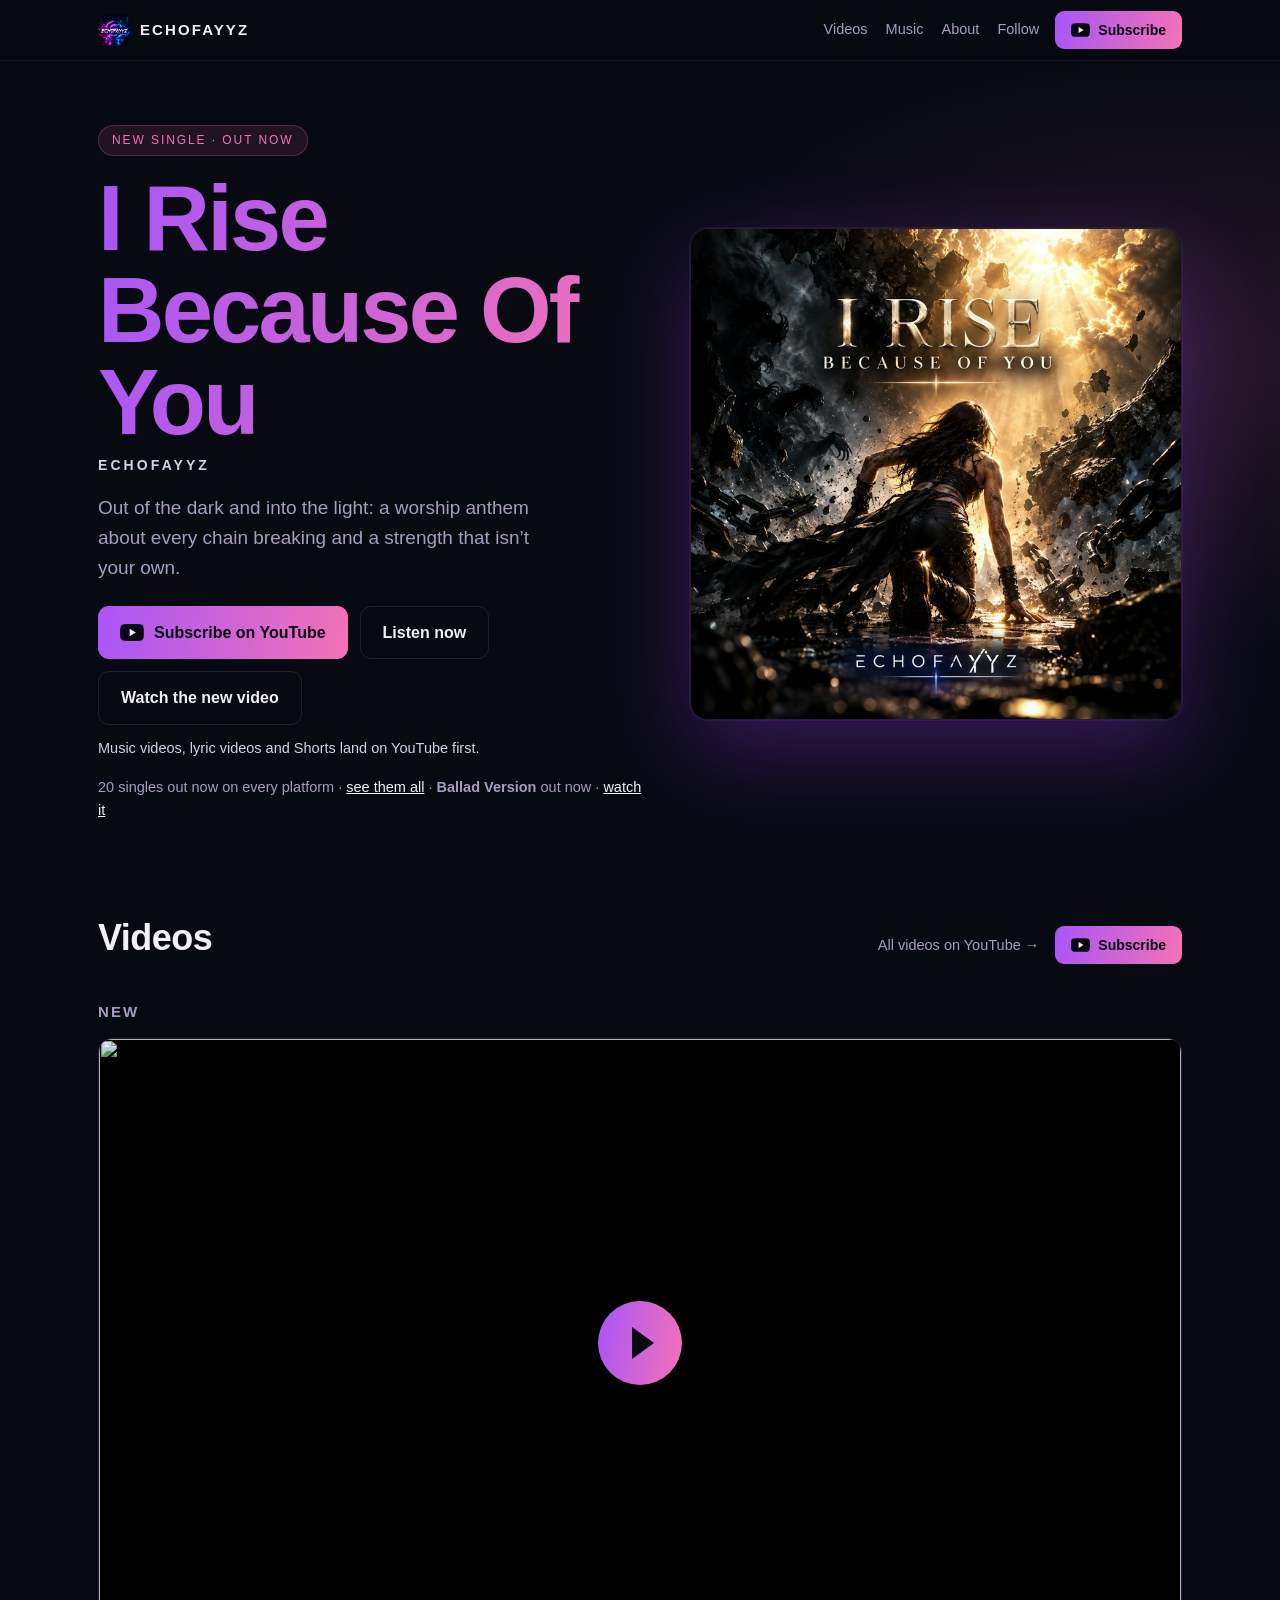
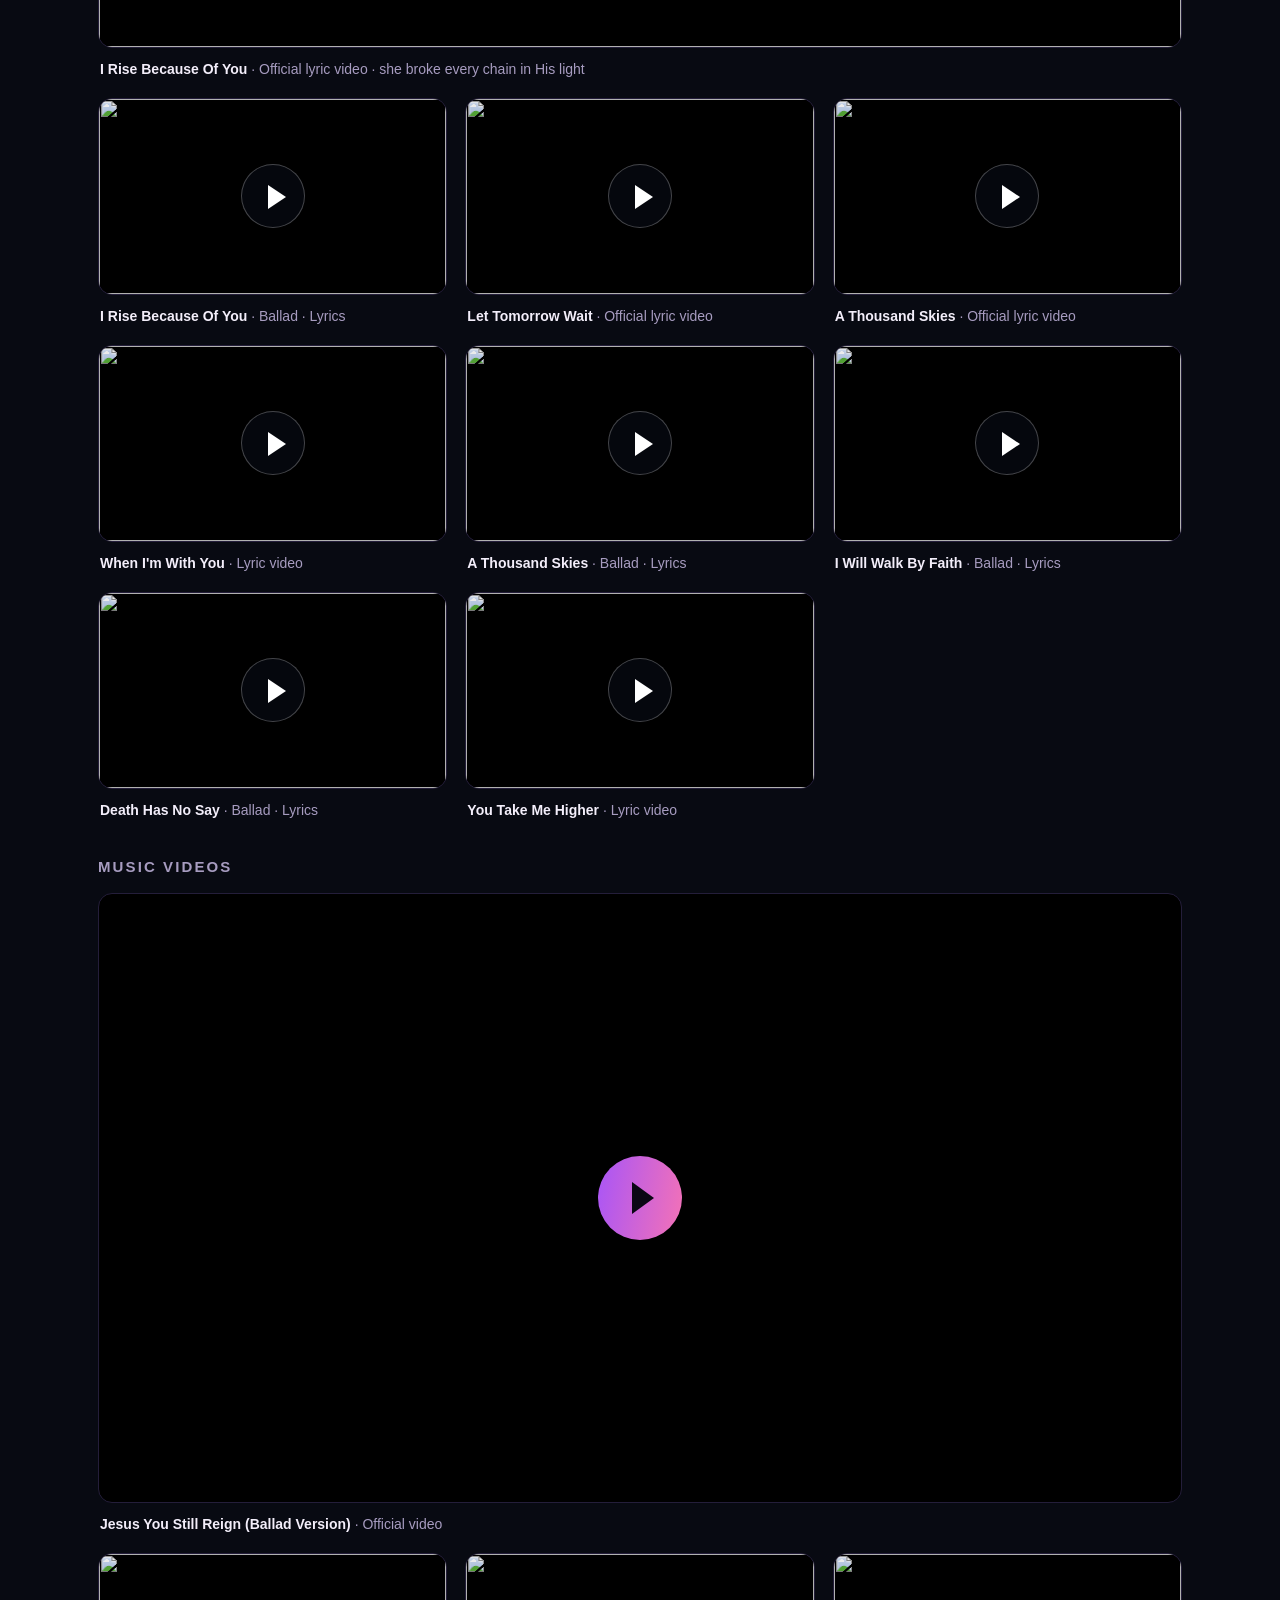
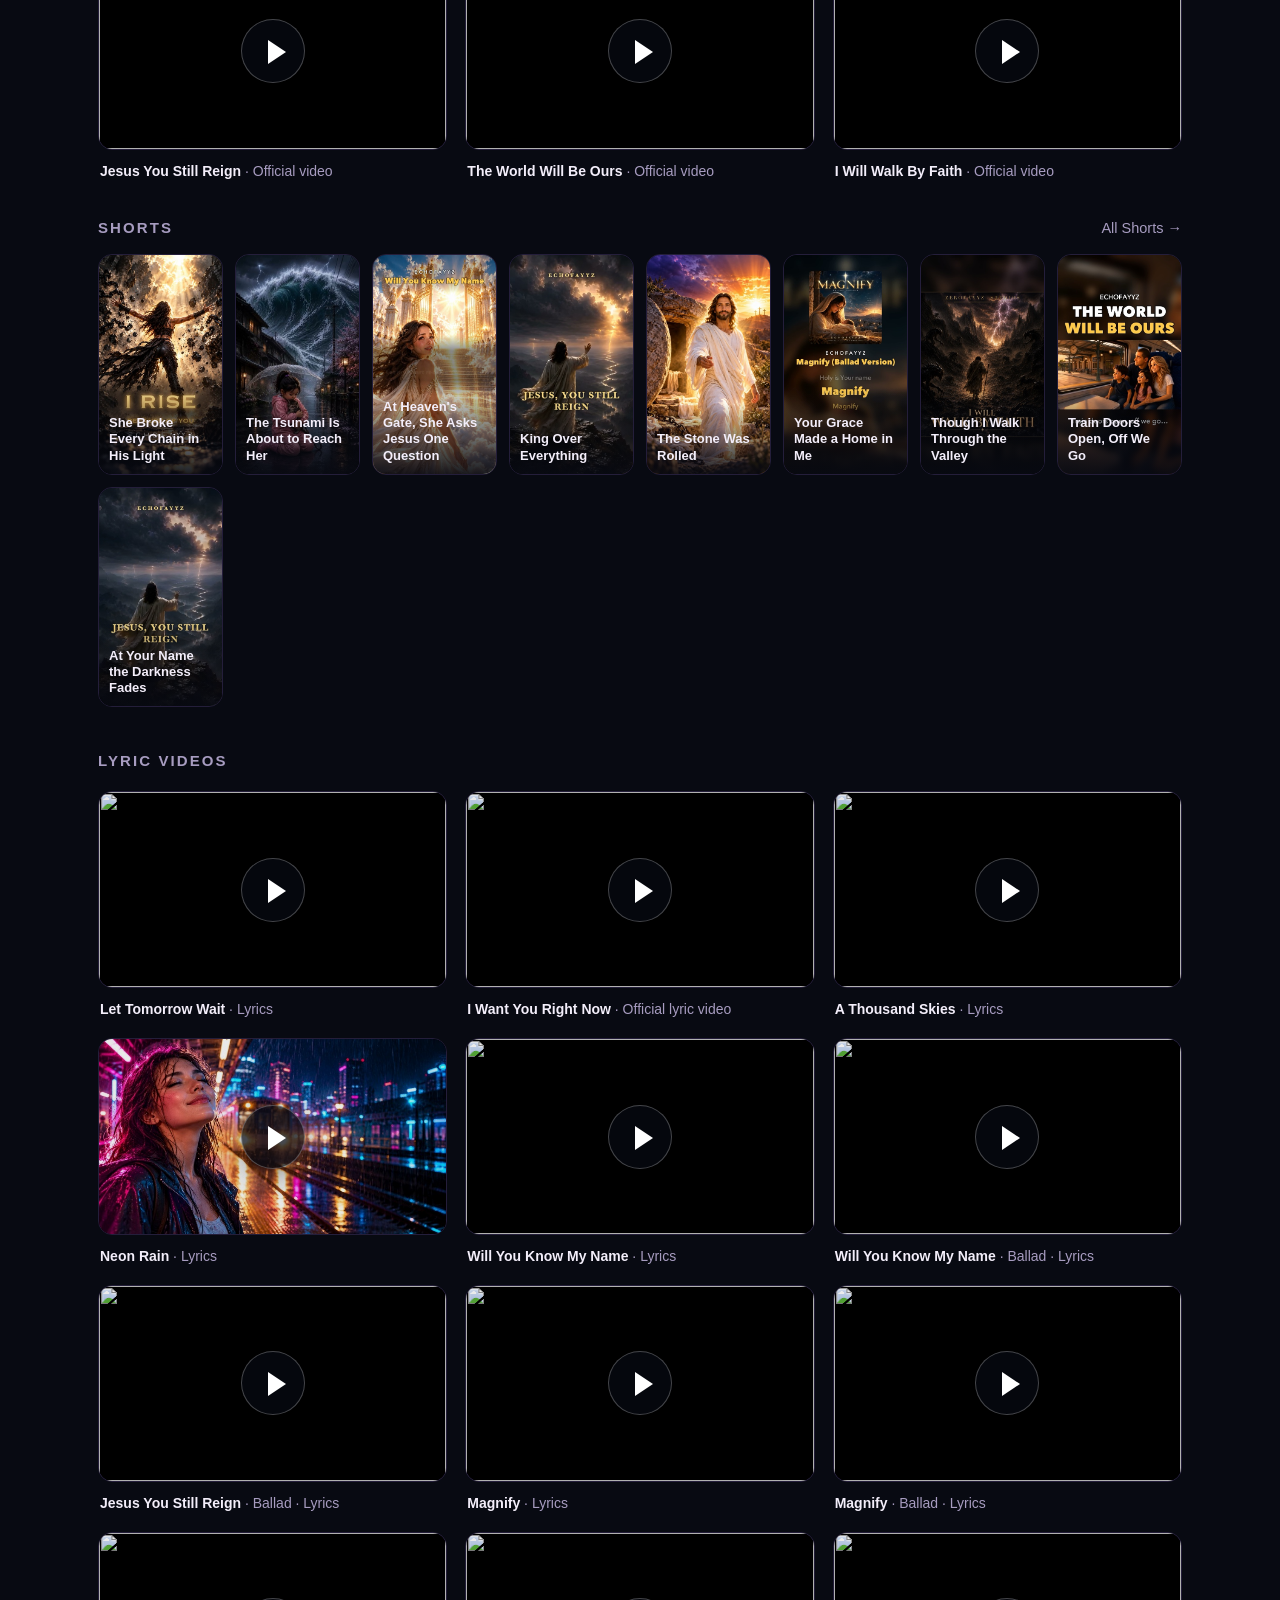
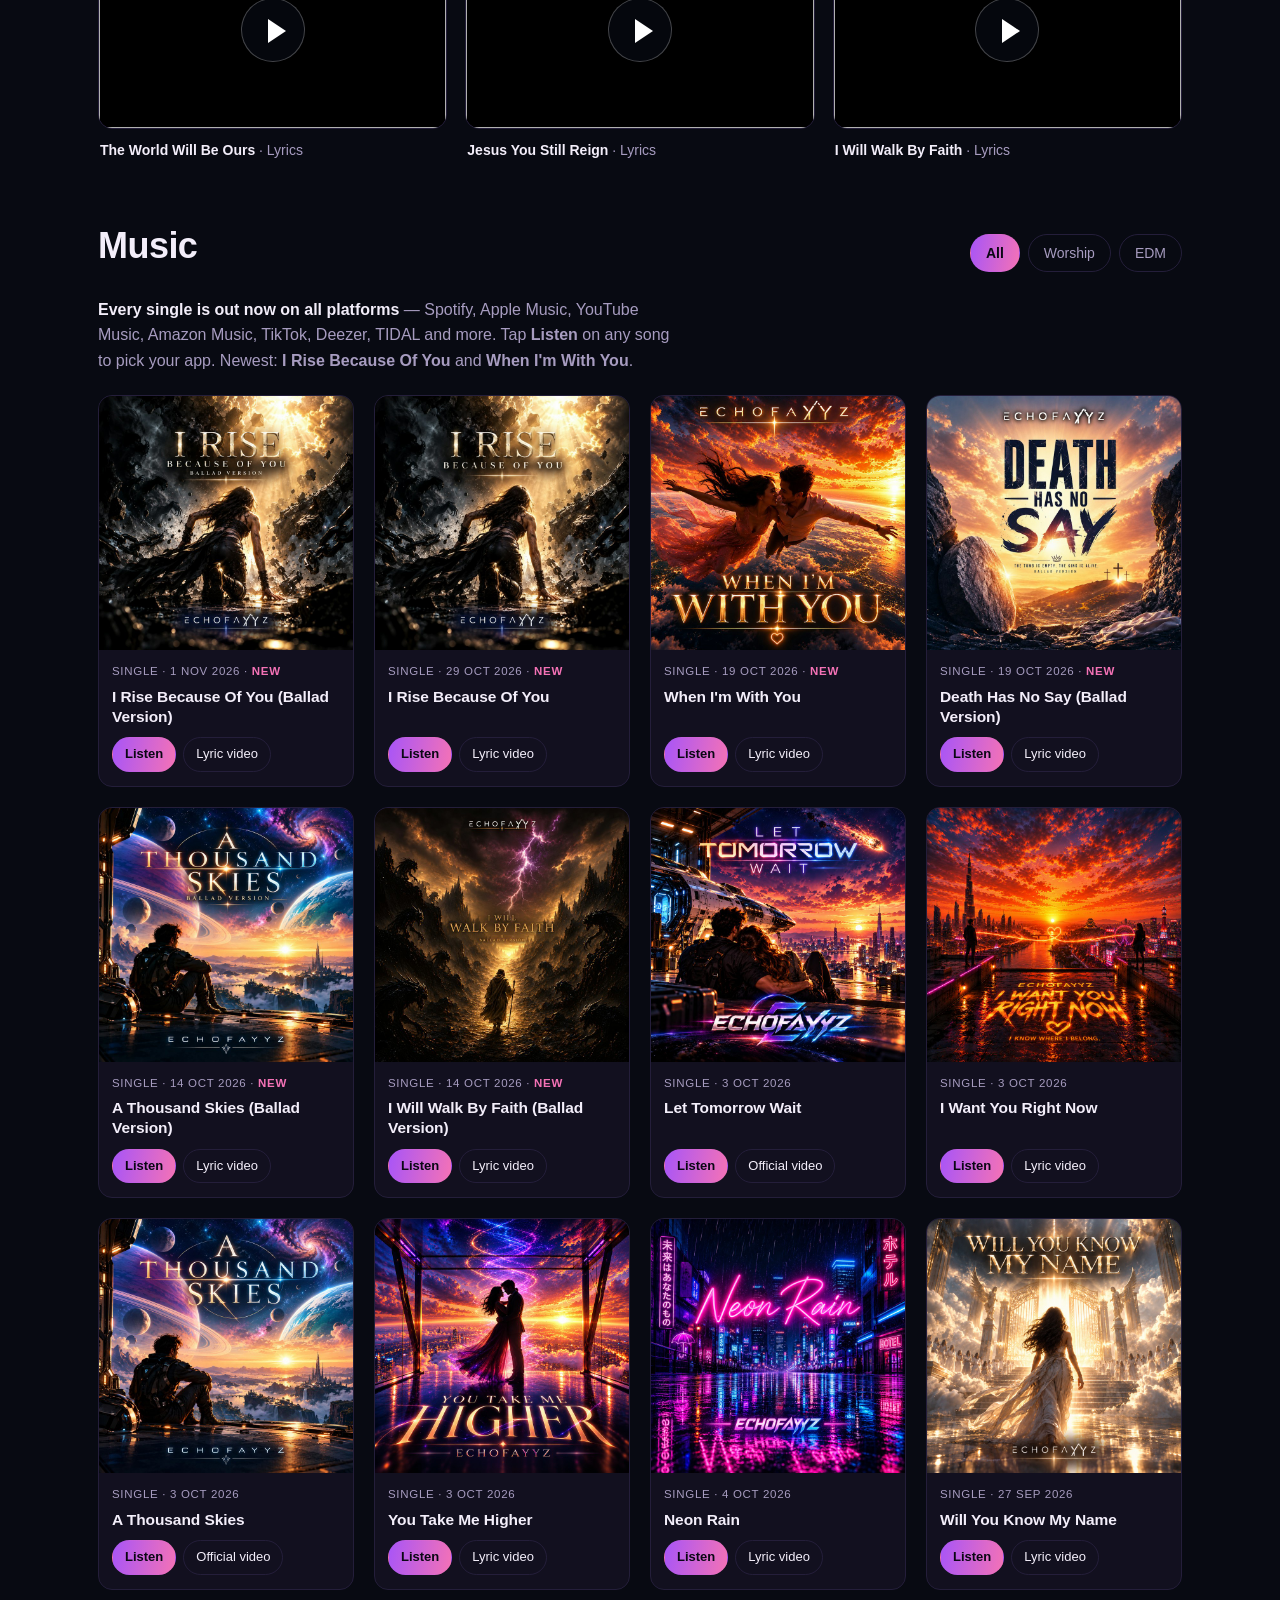
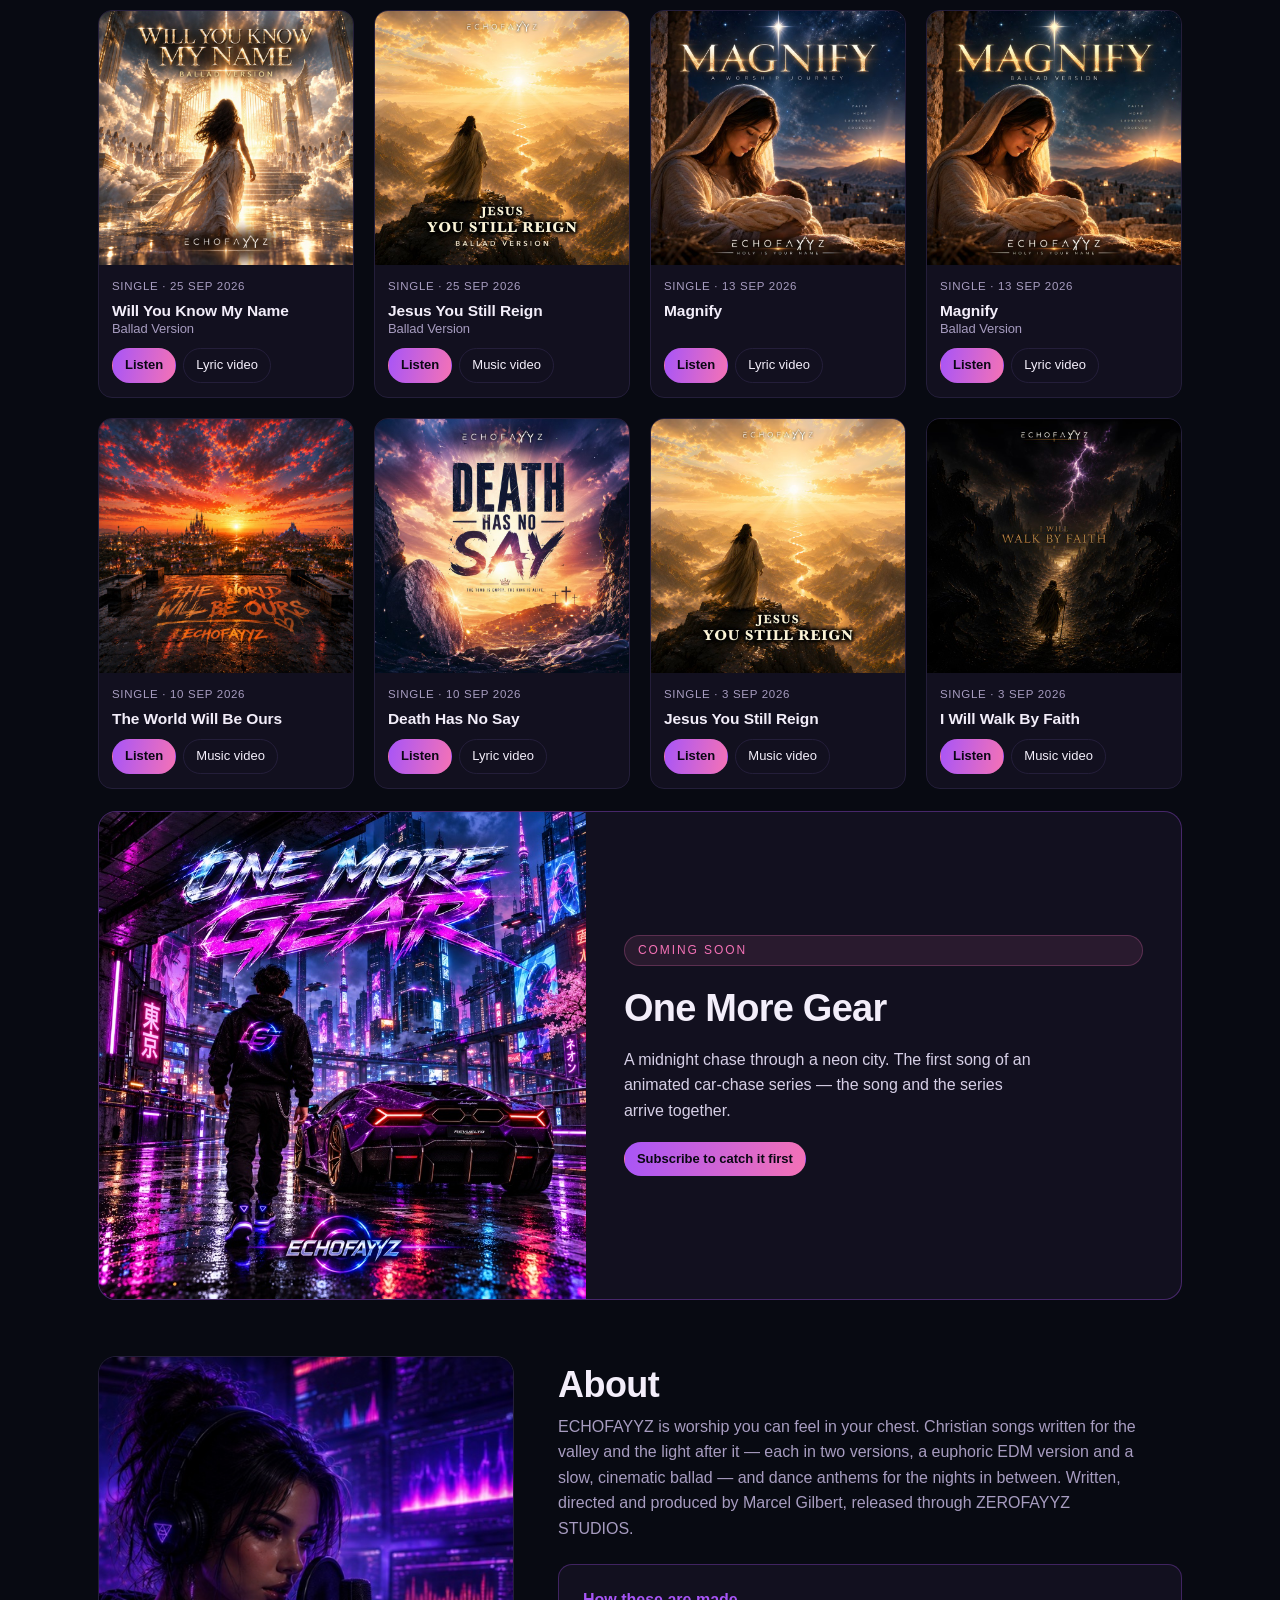
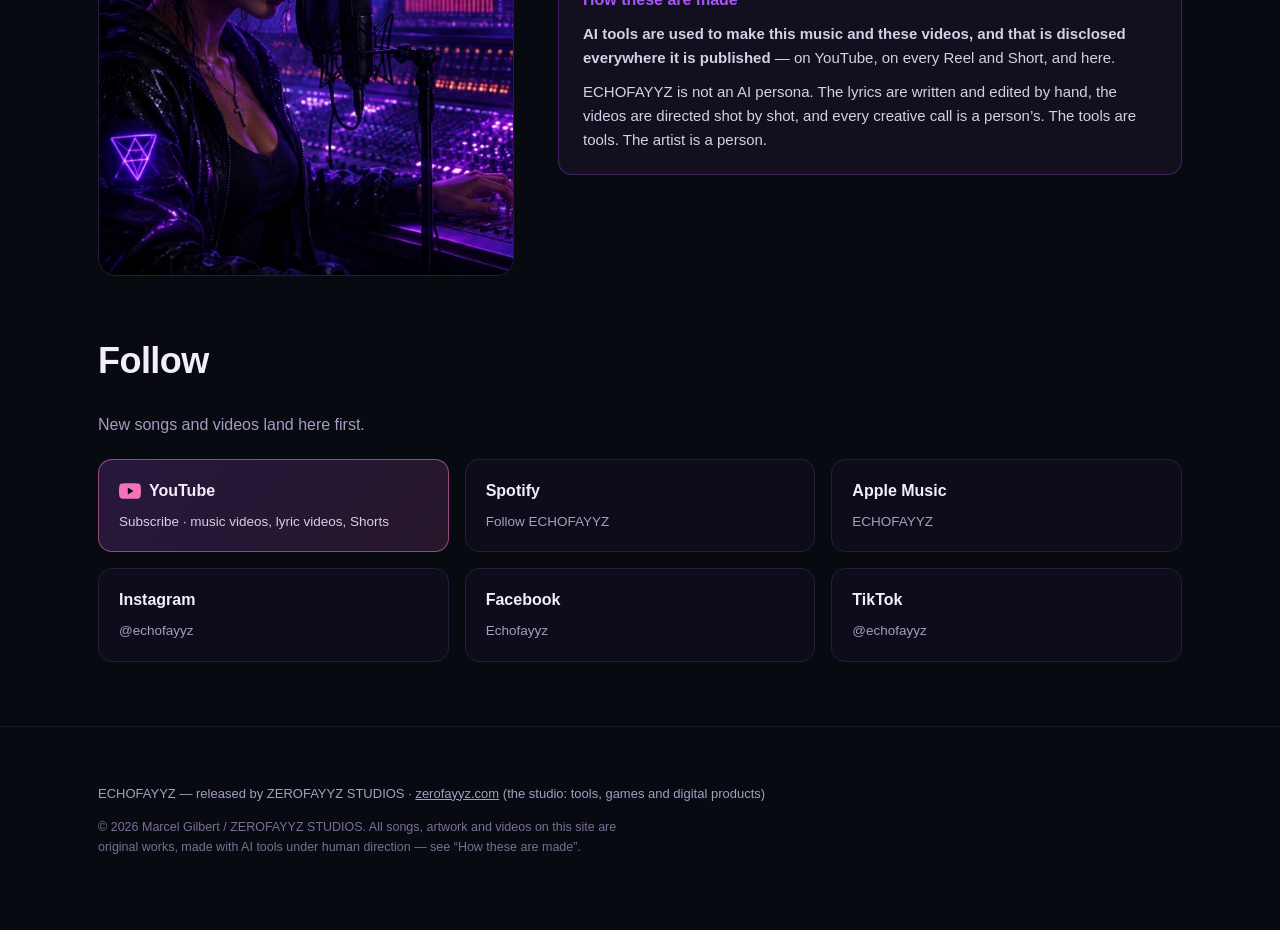
==== commit de0c5556: "I Rise Because Of You (Ballad Version) is out: Music card, New grid (W6tQdb7Q0ik), 20 singles; comin" ====
--- a/index.html
+++ b/index.html
@@ -4,7 +4,7 @@
 <meta charset="utf-8">
 <meta name="viewport" content="width=device-width, initial-scale=1">
 <title>ECHOFAYYZ — Official Site | Christian Worship &amp; EDM</title>
-<meta name="description" content="Official site of ECHOFAYYZ: Christian worship songs in EDM and ballad versions, and euphoric EDM. 19 singles out now on Spotify, Apple Music, YouTube Music and all platforms; newest: I Rise Because Of You, When I&#39;m With You and Let Tomorrow Wait. Coming 1 Nov: I Rise Because Of You (Ballad Version).">
+<meta name="description" content="Official site of ECHOFAYYZ: Christian worship songs in EDM and ballad versions, and euphoric EDM. 20 singles out now on Spotify, Apple Music, YouTube Music and all platforms; newest: I Rise Because Of You and its Ballad Version, When I&#39;m With You and Let Tomorrow Wait.">
 <link rel="canonical" href="https://echofayyz.com/">
 <meta property="og:title" content="ECHOFAYYZ — Official Site">
 <meta property="og:description" content="Christian worship in EDM and ballad versions, and euphoric EDM. Newest: Let Tomorrow Wait, I Want You Right Now, A Thousand Skies and You Take Me Higher.">
@@ -94,7 +94,7 @@
         <a class="btn-ghost" href="https://youtu.be/rmbLIKjUzD4" target="_blank" rel="noopener" aria-label="Watch the I Rise Because Of You official lyric video on YouTube (opens in a new tab)">Watch the new video</a>
       </div>
       <p class="cta-sub">Music videos, lyric videos and Shorts land on YouTube first.</p>
-      <p class="hero-note">19 singles out now on every platform &middot; <a href="#music">see them all</a> &middot; <b>Ballad Version</b> coming 1 Nov &middot; <a href="#soon">pre-save</a></p>
+      <p class="hero-note">20 singles out now on every platform &middot; <a href="#music">see them all</a> &middot; <b>Ballad Version</b> out now &middot; <a href="https://youtu.be/W6tQdb7Q0ik" target="_blank" rel="noopener">watch it</a></p>
     </div>
     <figure class="hero-art">
       <img src="img/covers/i-rise-because-of-you.jpg" alt="I Rise Because Of You cover art: a woman rising from broken rock into golden light" width="800" height="800">
@@ -122,6 +122,7 @@
     <p class="cap"><b>I Rise Because Of You</b> &middot; Official lyric video &middot; she broke every chain in His light</p>
   </div>
   <div class="vgrid">
+    <figure><button class="yt" data-id="W6tQdb7Q0ik" data-title="I Rise Because Of You (Ballad Version) (Lyrics)" aria-label="Play: I Rise Because Of You (Ballad Version) (Lyrics)"><img src="https://i.ytimg.com/vi/W6tQdb7Q0ik/hqdefault.jpg" alt="" width="480" height="360" loading="lazy"><span class="play" aria-hidden="true"></span></button><figcaption><b>I Rise Because Of You</b> · Ballad · Lyrics</figcaption></figure>
     <figure><button class="yt" data-id="_mqEw3DkH4E" data-title="Let Tomorrow Wait (Official Lyric Video)" aria-label="Play: Let Tomorrow Wait, official lyric video"><img src="https://i.ytimg.com/vi/_mqEw3DkH4E/hqdefault.jpg" alt="" width="480" height="360" loading="lazy"><span class="play" aria-hidden="true"></span></button><figcaption><b>Let Tomorrow Wait</b> · Official lyric video</figcaption></figure>
     <figure><button class="yt" data-id="7iaOeg-jxBM" data-title="A Thousand Skies (Official Lyric Video)" aria-label="Play: A Thousand Skies (Official Lyric Video)"><img src="https://i.ytimg.com/vi/7iaOeg-jxBM/hqdefault.jpg" alt="" width="480" height="360" loading="lazy"><span class="play" aria-hidden="true"></span></button><figcaption><b>A Thousand Skies</b> · Official lyric video</figcaption></figure>
     <figure><button class="yt" data-id="2hVpvxLBVZU" data-title="When I'm With You (Lyrics)" aria-label="Play: When I'm With You (Lyrics)"><img src="https://i.ytimg.com/vi/2hVpvxLBVZU/hqdefault.jpg" alt="" width="480" height="360" loading="lazy"><span class="play" aria-hidden="true"></span></button><figcaption><b>When I'm With You</b> · Lyric video</figcaption></figure>
@@ -191,6 +192,11 @@
 
   <div class="releases" id="releases">
     <article class="release" data-genre="worship">
+      <img src="img/covers/i-rise-because-of-you-ballad.jpg" alt="I Rise Because Of You (Ballad Version) cover art" width="800" height="800" loading="lazy">
+      <div class="body"><p class="meta">Single · 1 Nov 2026 · <span class="tag">New</span></p><h3>I Rise Because Of You (Ballad Version)</h3>
+        <div class="links"><a class="primary" href="https://distrokid.com/hyperfollow/echofayyz/i-rise-because-of-you-ballad-version" rel="noopener">Listen</a><a href="https://youtu.be/W6tQdb7Q0ik" rel="noopener">Lyric video</a></div></div>
+    </article>
+    <article class="release" data-genre="worship">
       <img src="img/covers/i-rise-because-of-you.jpg" alt="I Rise Because Of You cover art" width="800" height="800" loading="lazy">
       <div class="body"><p class="meta">Single · 29 Oct 2026 · <span class="tag">New</span></p><h3>I Rise Because Of You</h3>
         <div class="links"><a class="primary" href="https://distrokid.com/hyperfollow/echofayyz/i-rise-because-of-you" rel="noopener">Listen</a><a href="https://youtu.be/rmbLIKjUzD4" rel="noopener">Lyric video</a></div></div>
@@ -287,17 +293,7 @@
     </article>
   </div>
 
-  <article class="soon-card" id="soon" data-genre="worship">
-    <img src="img/covers/i-rise-because-of-you.jpg" alt="I Rise Because Of You cover art: a woman rising from broken rock into golden light" width="800" height="800" loading="lazy">
-    <div class="body">
-      <span class="eyebrow">Coming soon &middot; 1 Nov</span>
-      <h3>I Rise Because Of You (Ballad Version)</h3>
-      <p>The same anthem as a ballad. The EDM version is out now.</p>
-      <div class="links"><a class="primary" href="https://distrokid.com/hyperfollow/echofayyz/i-rise-because-of-you-ballad-version" rel="noopener">Pre-save the Ballad</a><a href="https://distrokid.com/hyperfollow/echofayyz/i-rise-because-of-you" rel="noopener">Listen to the EDM version</a></div>
-    </div>
-  </article>
-
-  <article class="soon-card" data-genre="edm">
+  <article class="soon-card" id="soon" data-genre="edm">
     <img src="img/covers/one-more-gear.jpg" alt="One More Gear cover art: a neon city at night and a purple supercar on wet asphalt" width="800" height="800" loading="lazy">
     <div class="body">
       <span class="eyebrow">Coming soon</span>
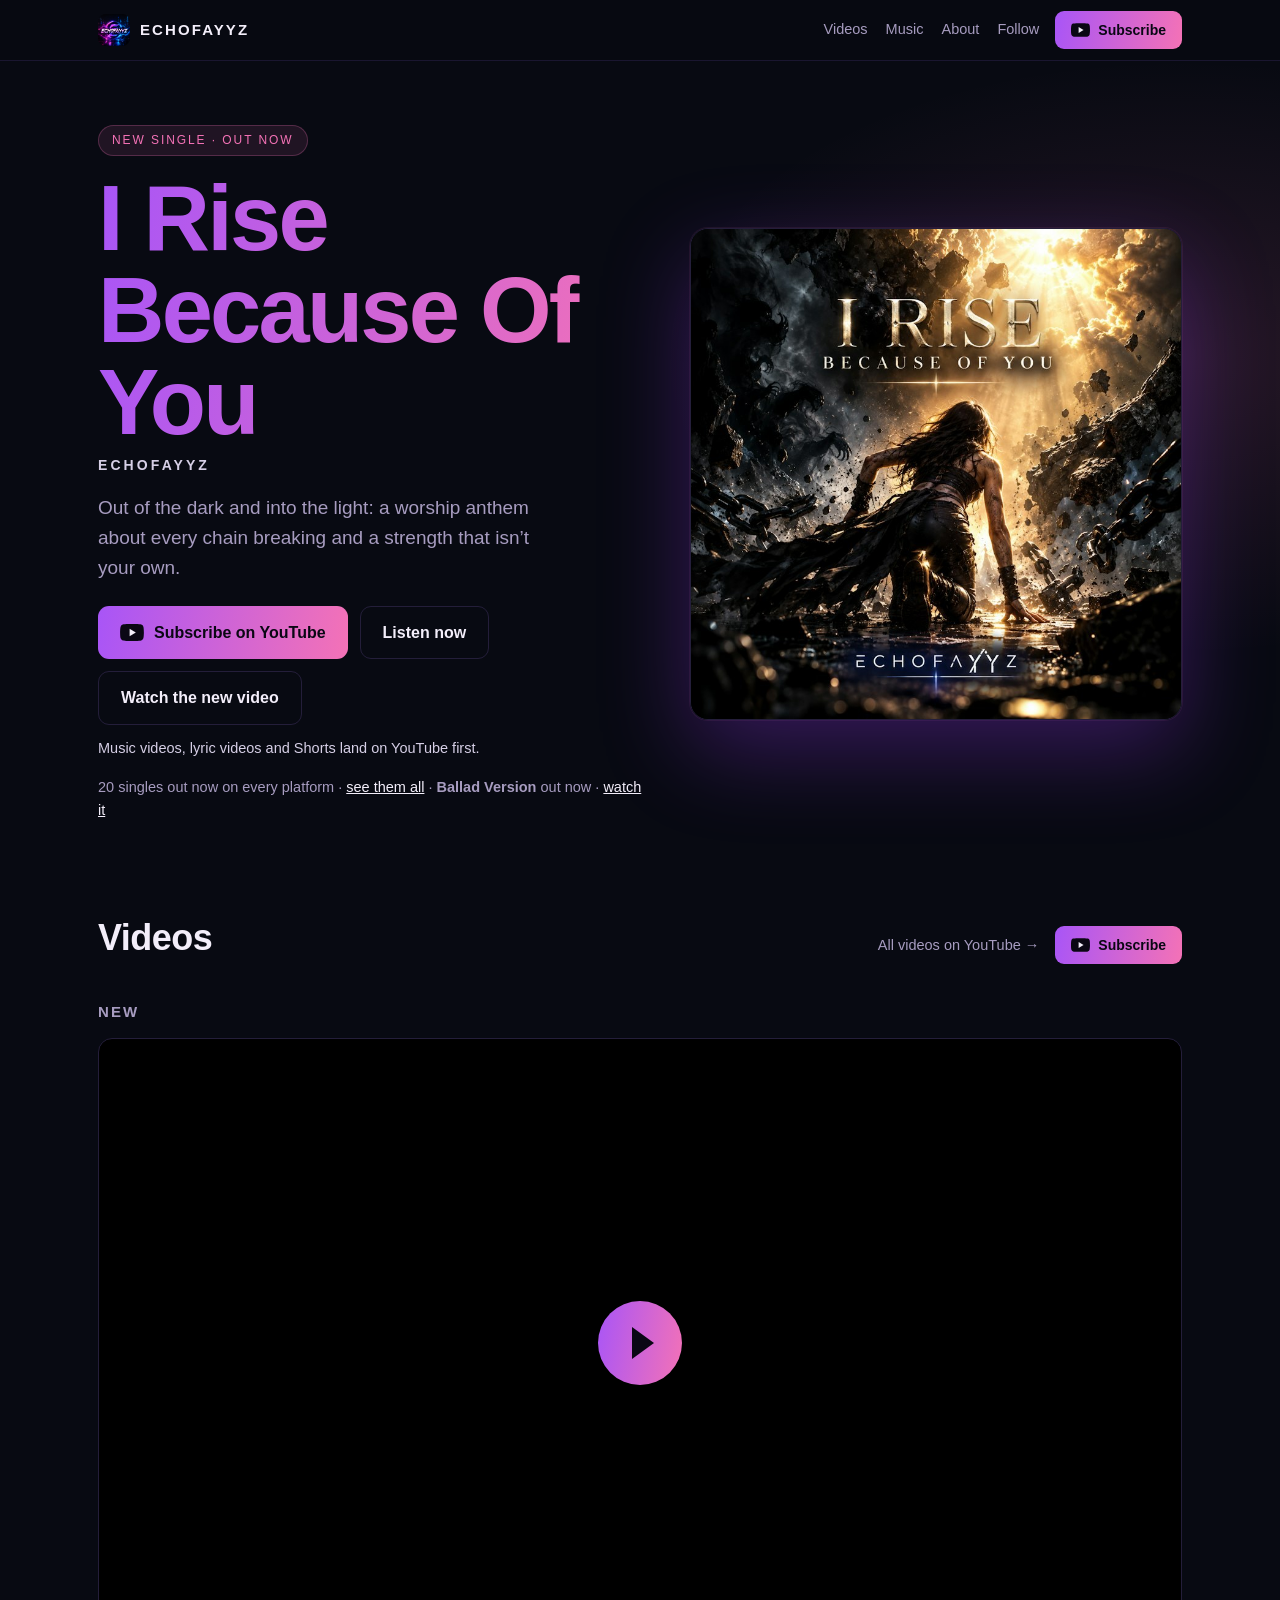
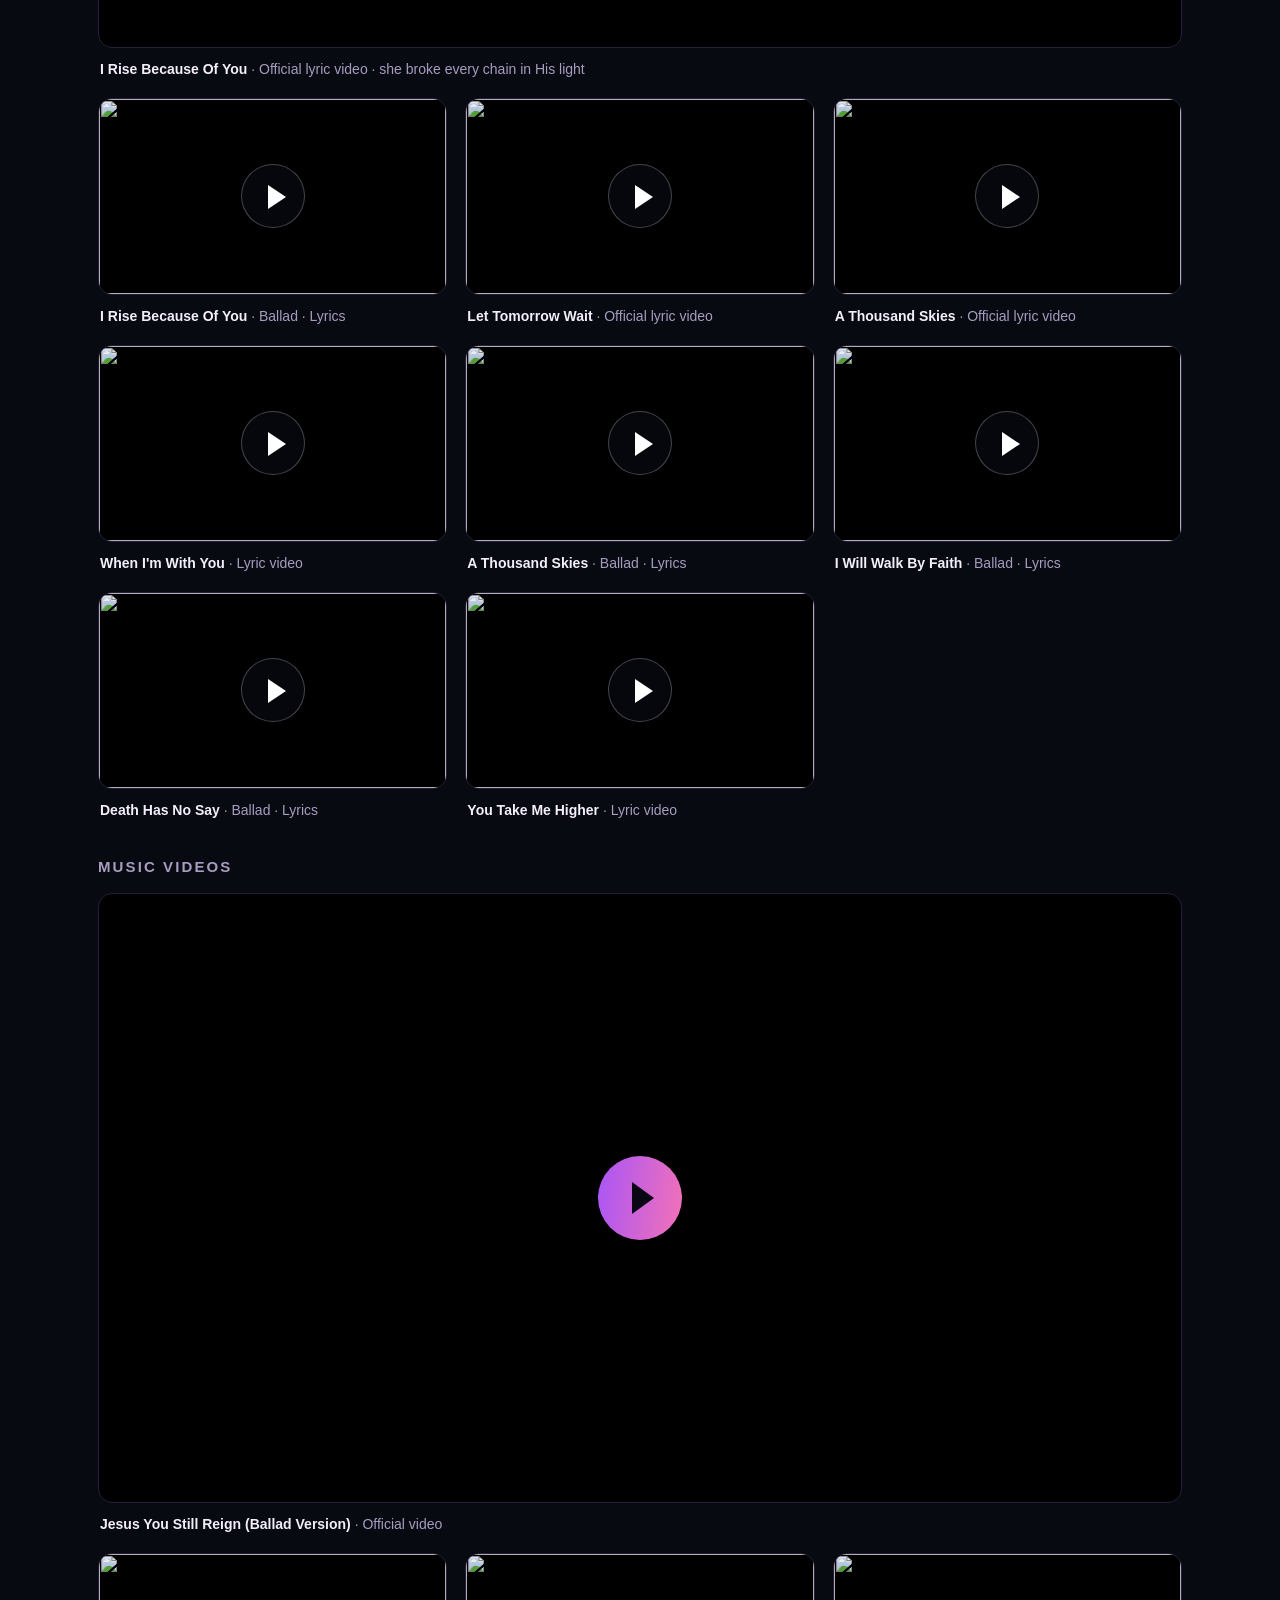
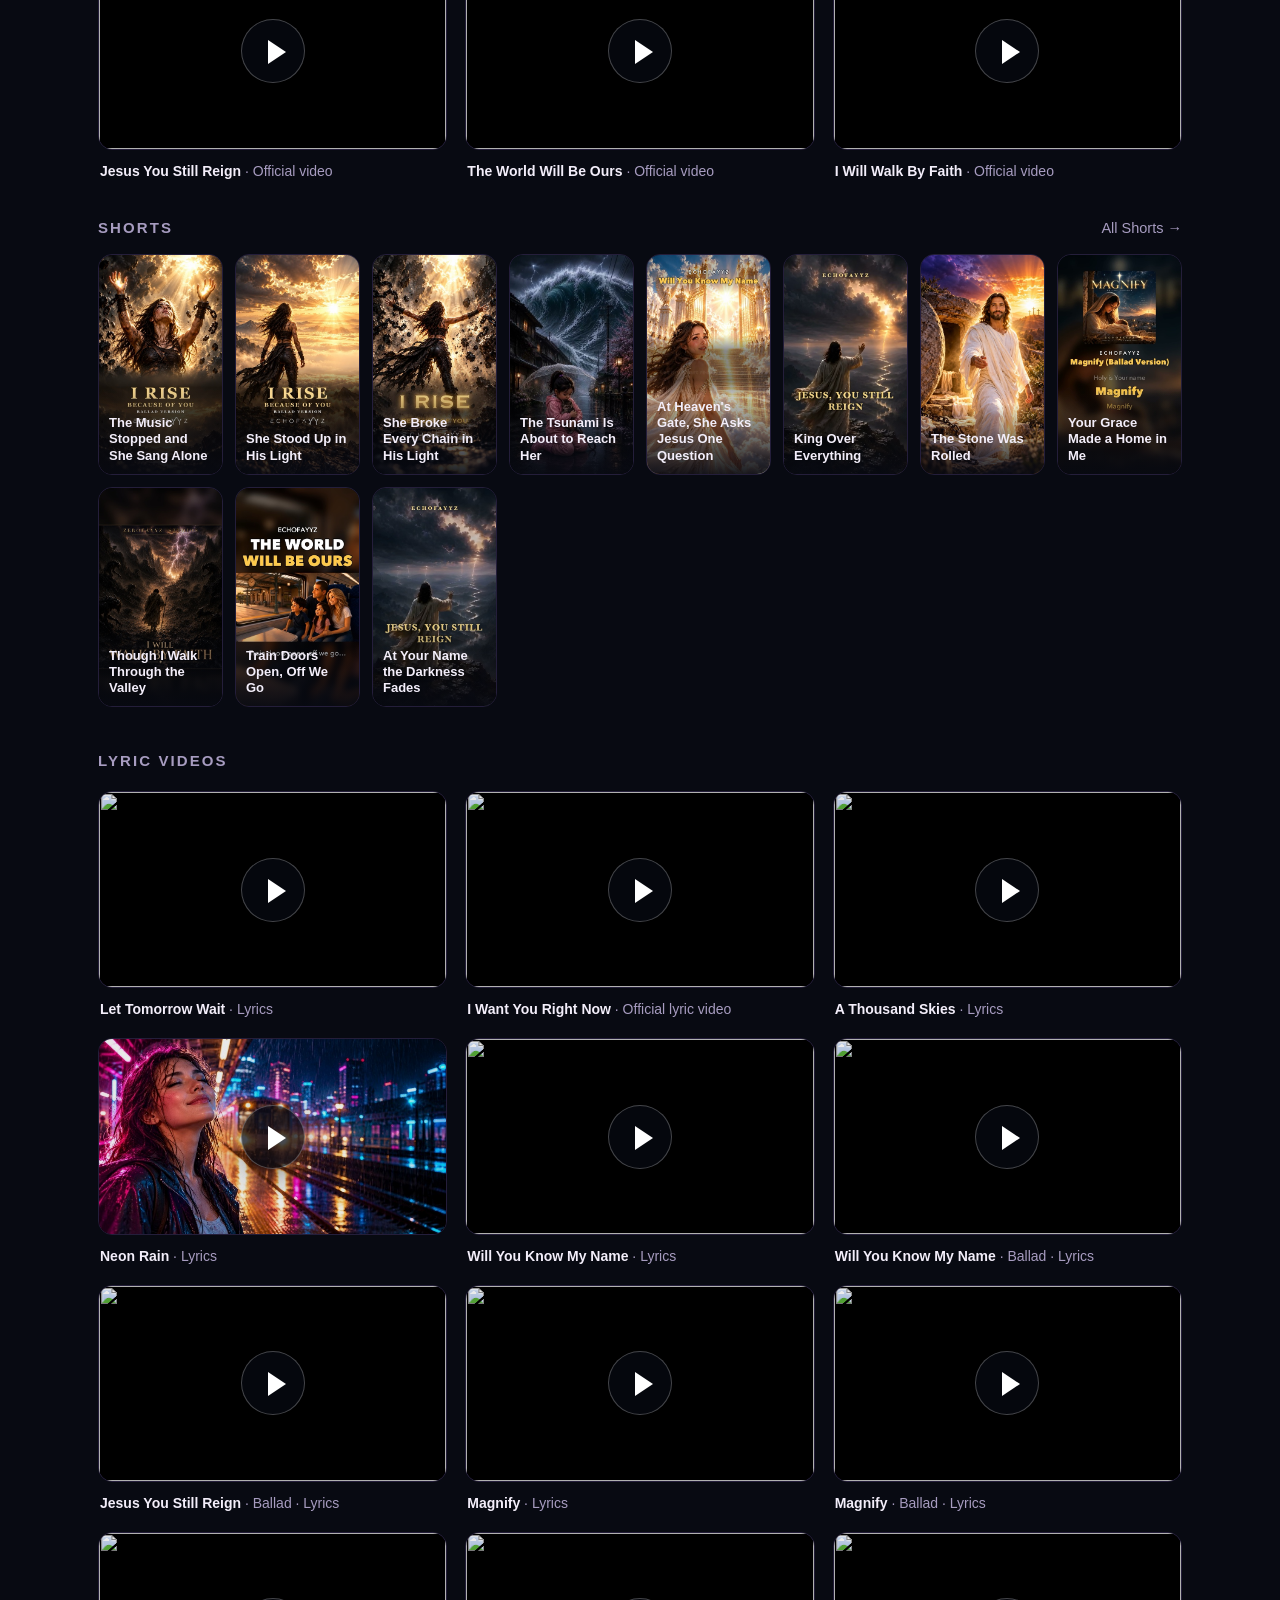
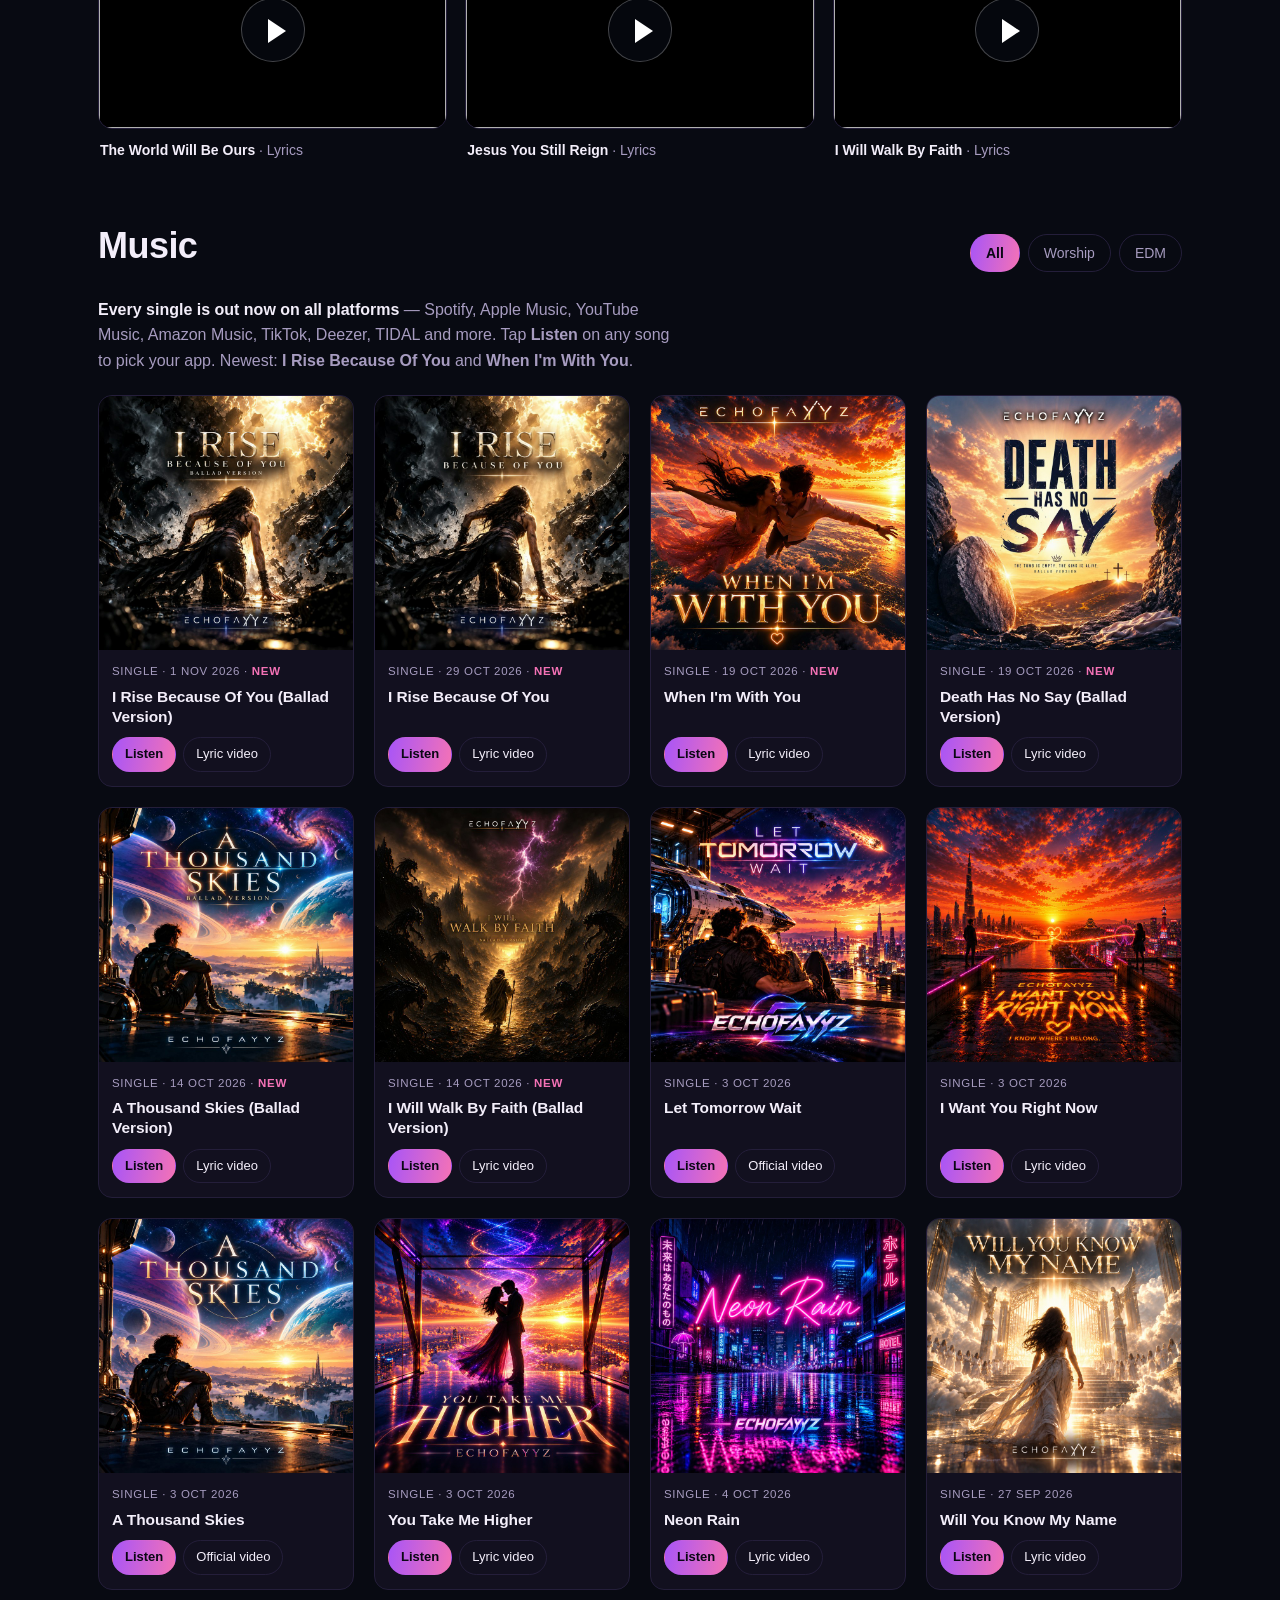
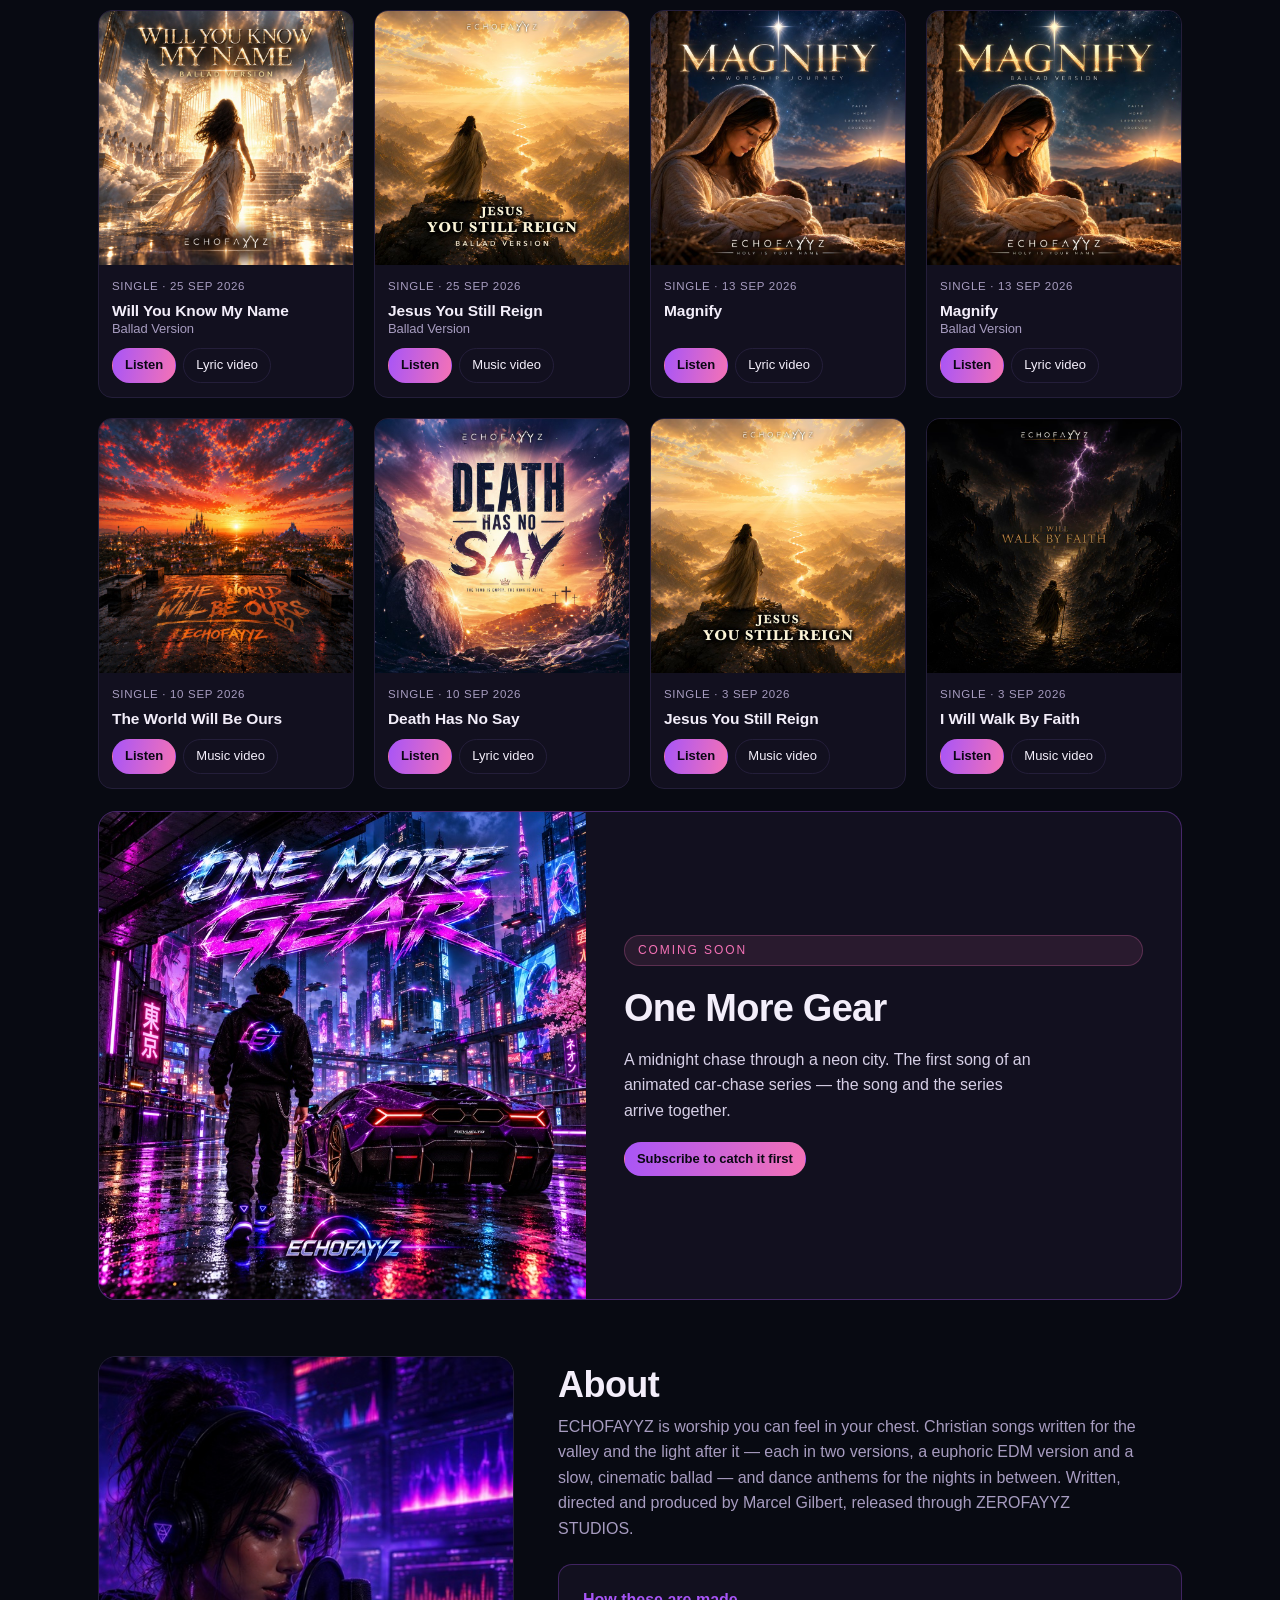
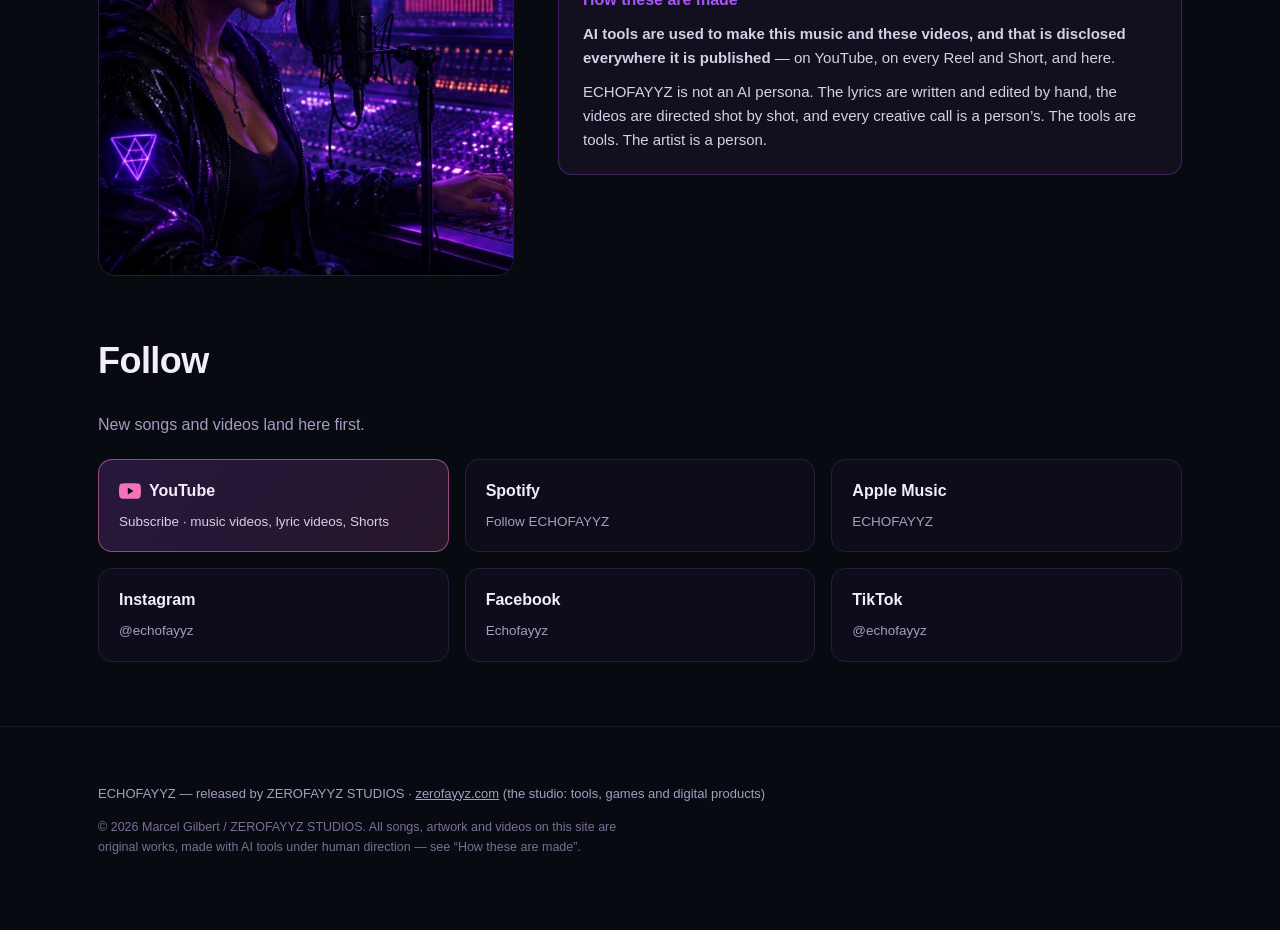
==== commit b4dd1db7: "Newest on top: both I Rise Because Of You (Ballad) Shorts lead the Shorts row (9PsXY29Fa58, MbZ365UV" ====
--- a/index.html
+++ b/index.html
@@ -147,6 +147,8 @@
 
   <div class="sub-row"><h3 class="sub-h">Shorts</h3><a class="more" href="https://www.youtube.com/@echofayyz/shorts" target="_blank" rel="noopener">All Shorts &rarr;</a></div>
   <div class="shorts" role="list">
+    <a role="listitem" href="https://youtube.com/shorts/9PsXY29Fa58" rel="noopener"><img src="img/shorts/i-rise-ballad-sang-alone.jpg" alt="" width="405" height="720" loading="lazy"><span>The Music Stopped and She Sang Alone</span></a>
+    <a role="listitem" href="https://youtube.com/shorts/MbZ365UVY5M" rel="noopener"><img src="img/shorts/i-rise-ballad-his-light.jpg" alt="" width="405" height="720" loading="lazy"><span>She Stood Up in His Light</span></a>
     <a role="listitem" href="https://youtube.com/shorts/yGns44ifHBs" rel="noopener"><img src="img/shorts/i-rise-chains.jpg" alt="" width="405" height="720" loading="lazy"><span>She Broke Every Chain in His Light</span></a>
     <a role="listitem" href="https://youtube.com/shorts/UYvkBMgB0wI" rel="noopener"><img src="img/shorts/tsunami.jpg" alt="" width="405" height="720" loading="lazy"><span>The Tsunami Is About to Reach Her</span></a>
     <a role="listitem" href="https://youtube.com/shorts/mdQB-BCgPe8" rel="noopener"><img src="img/shorts/heavens-gate-question.jpg" alt="" width="405" height="720" loading="lazy"><span>At Heaven's Gate, She Asks Jesus One Question</span></a>
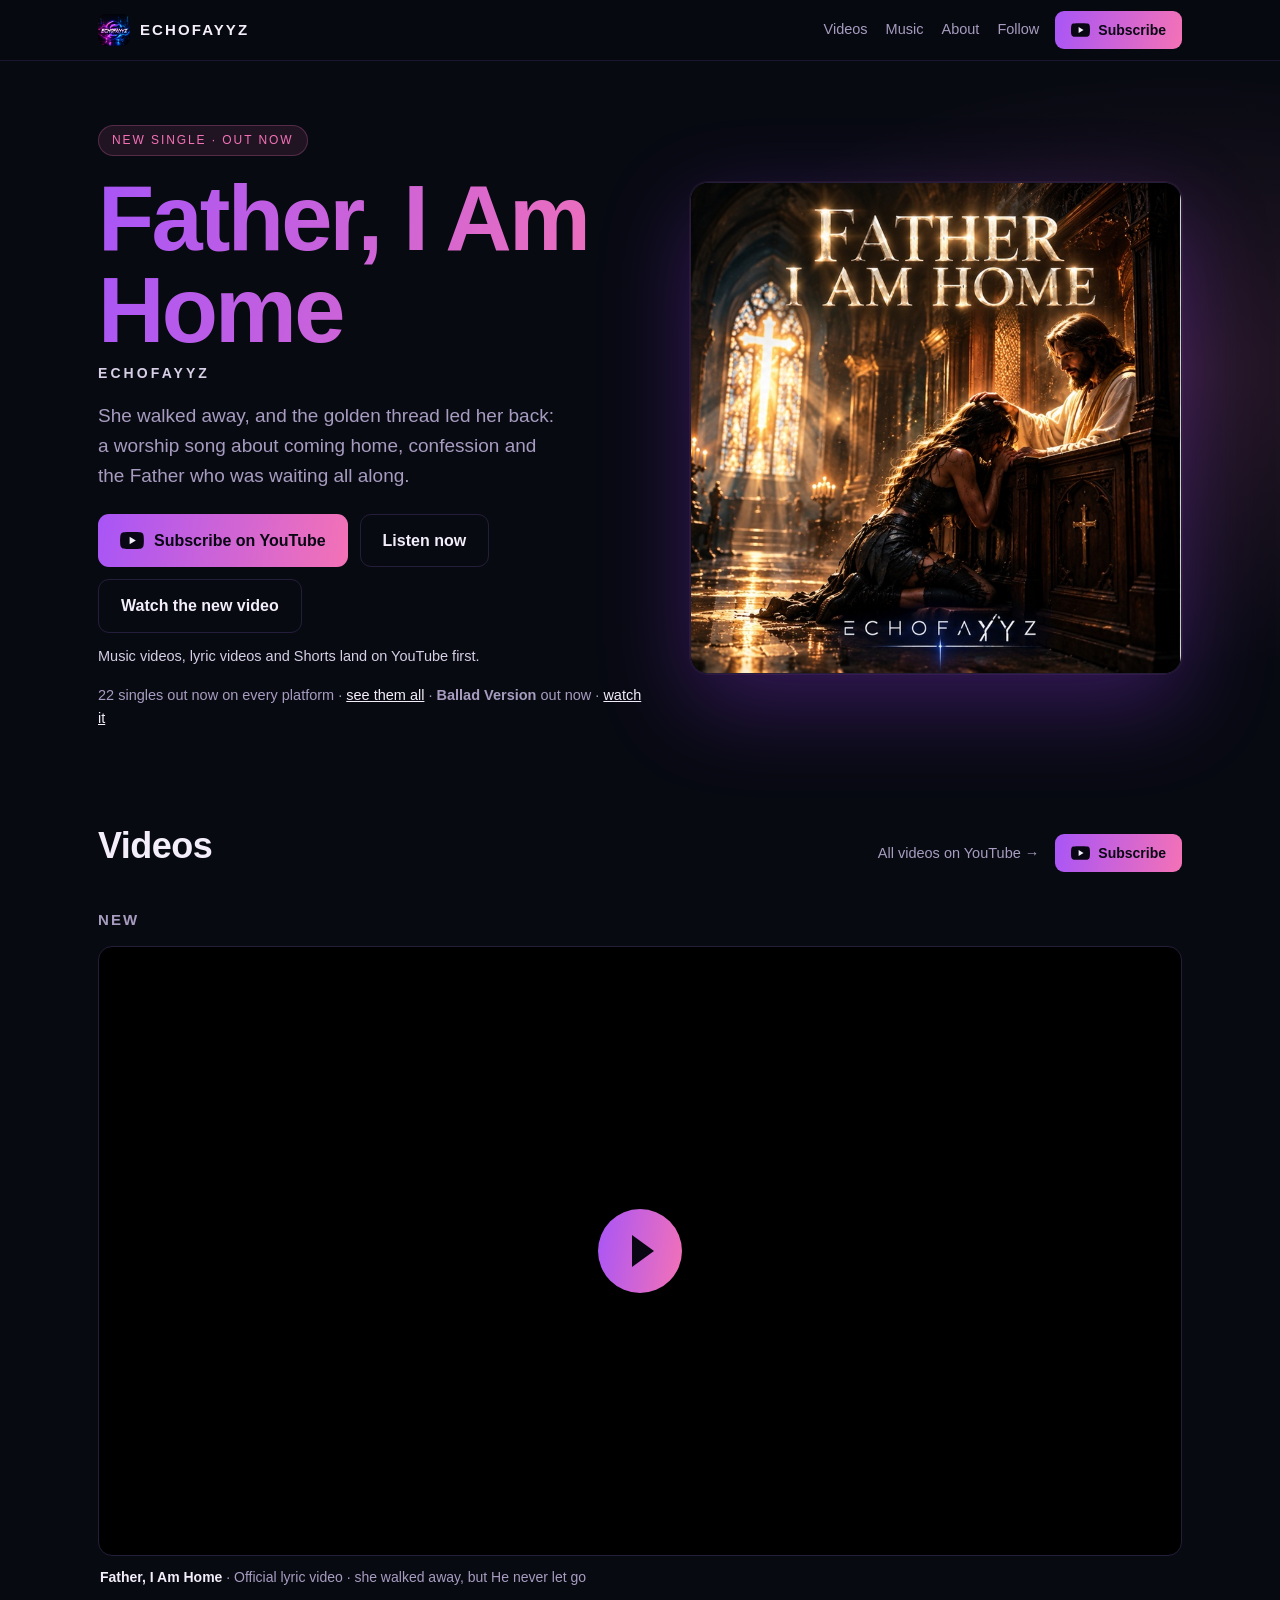
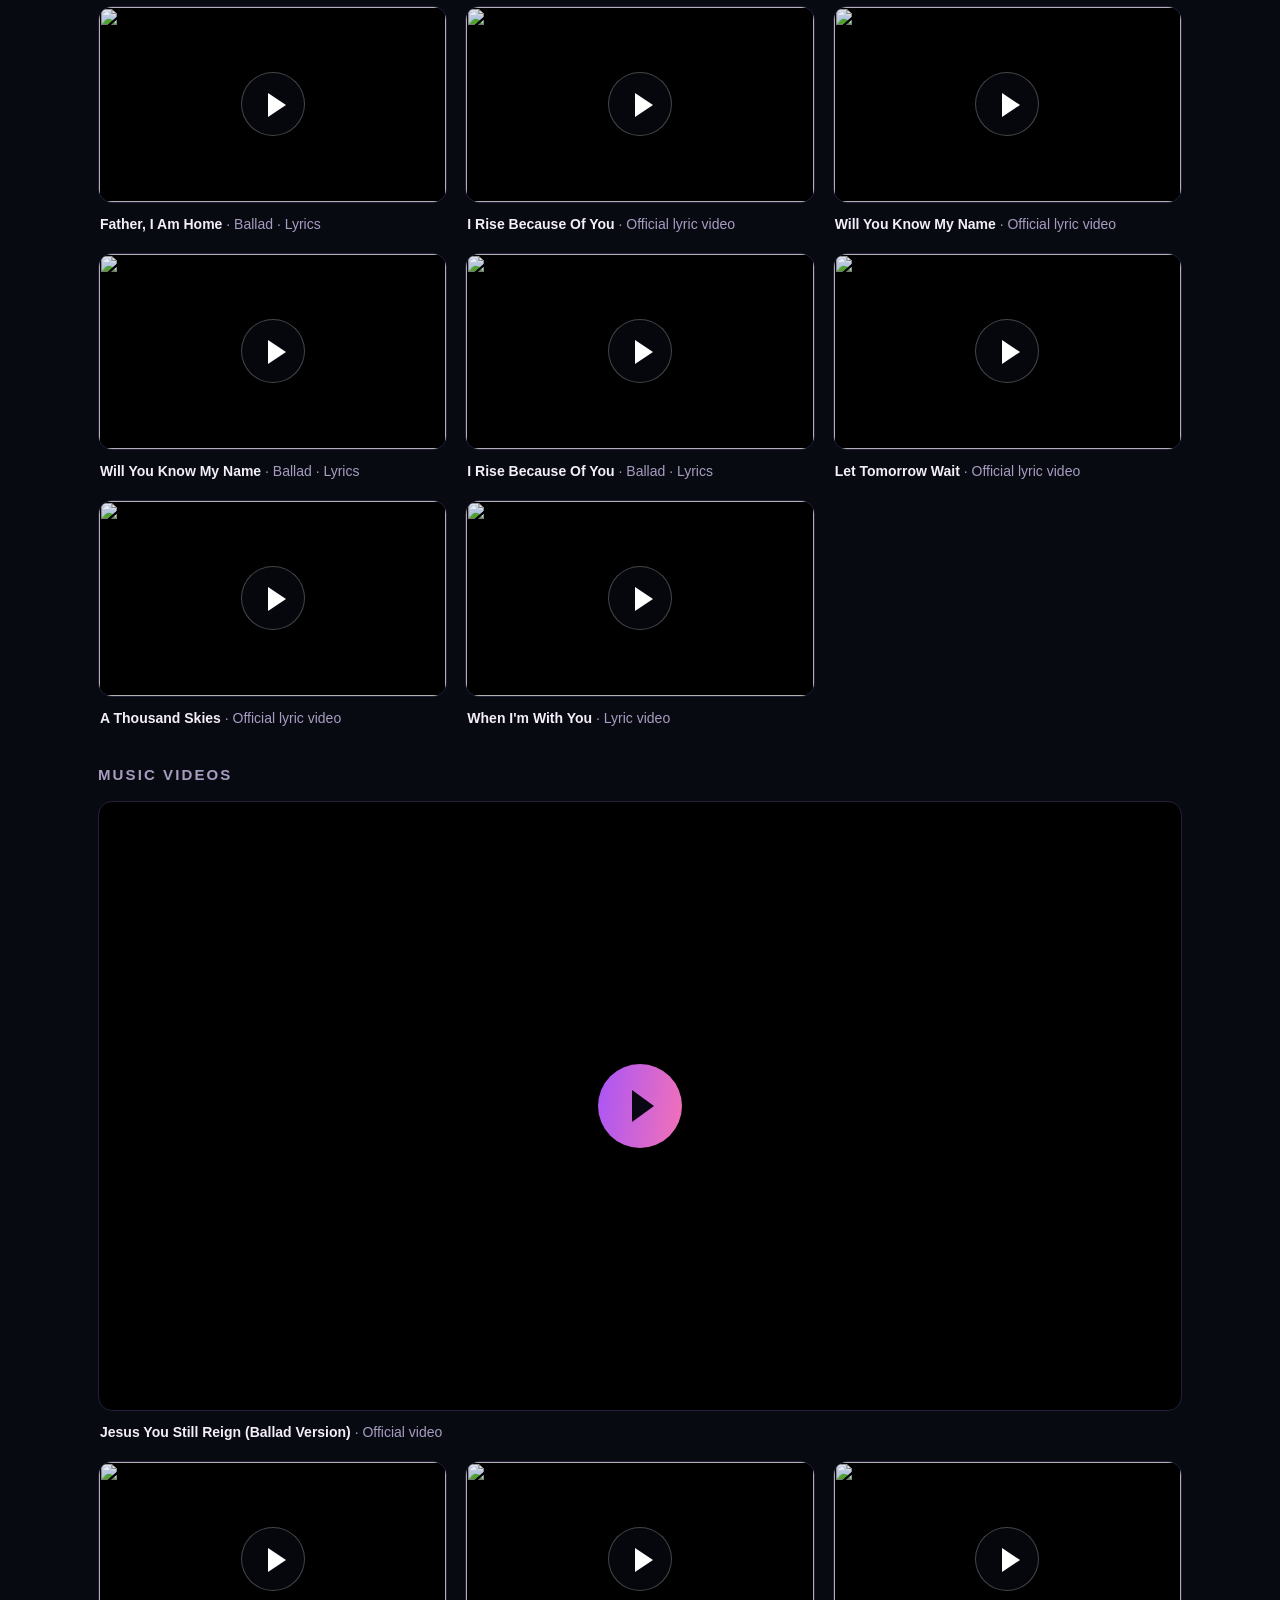
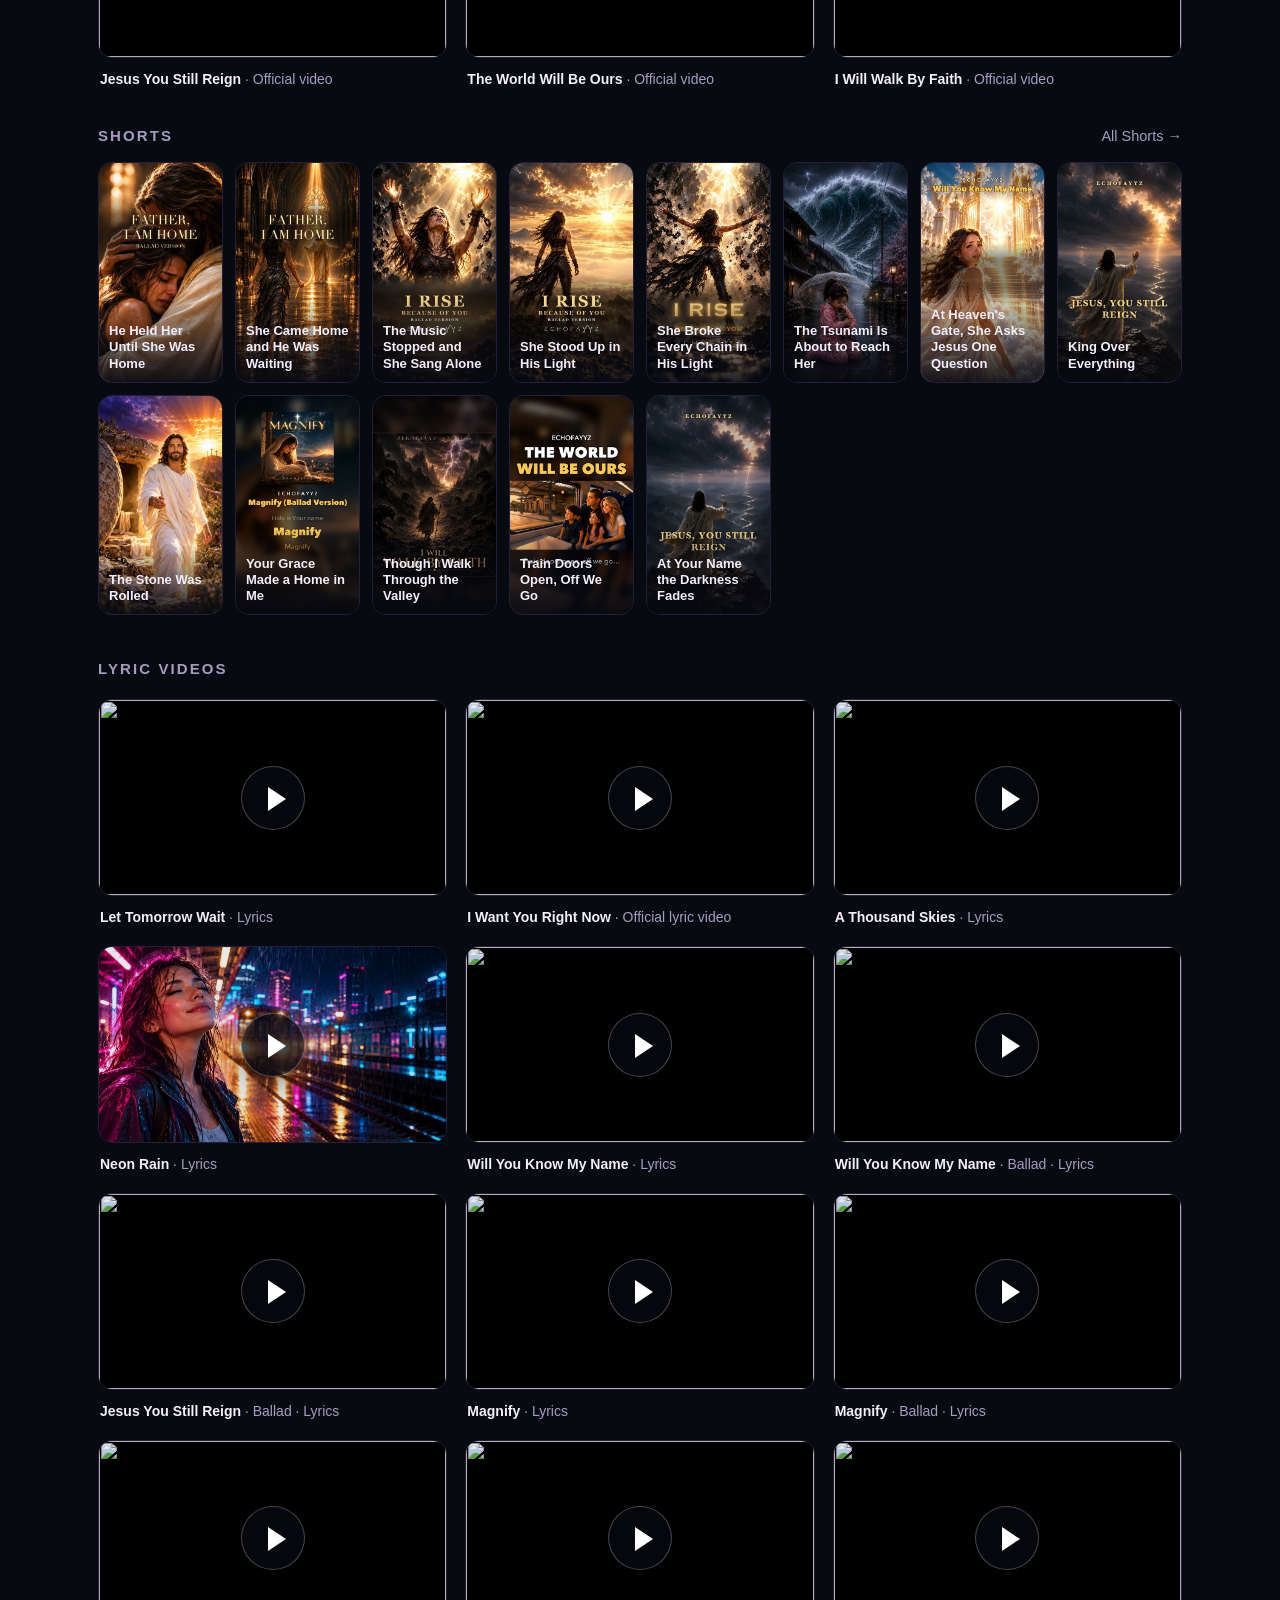
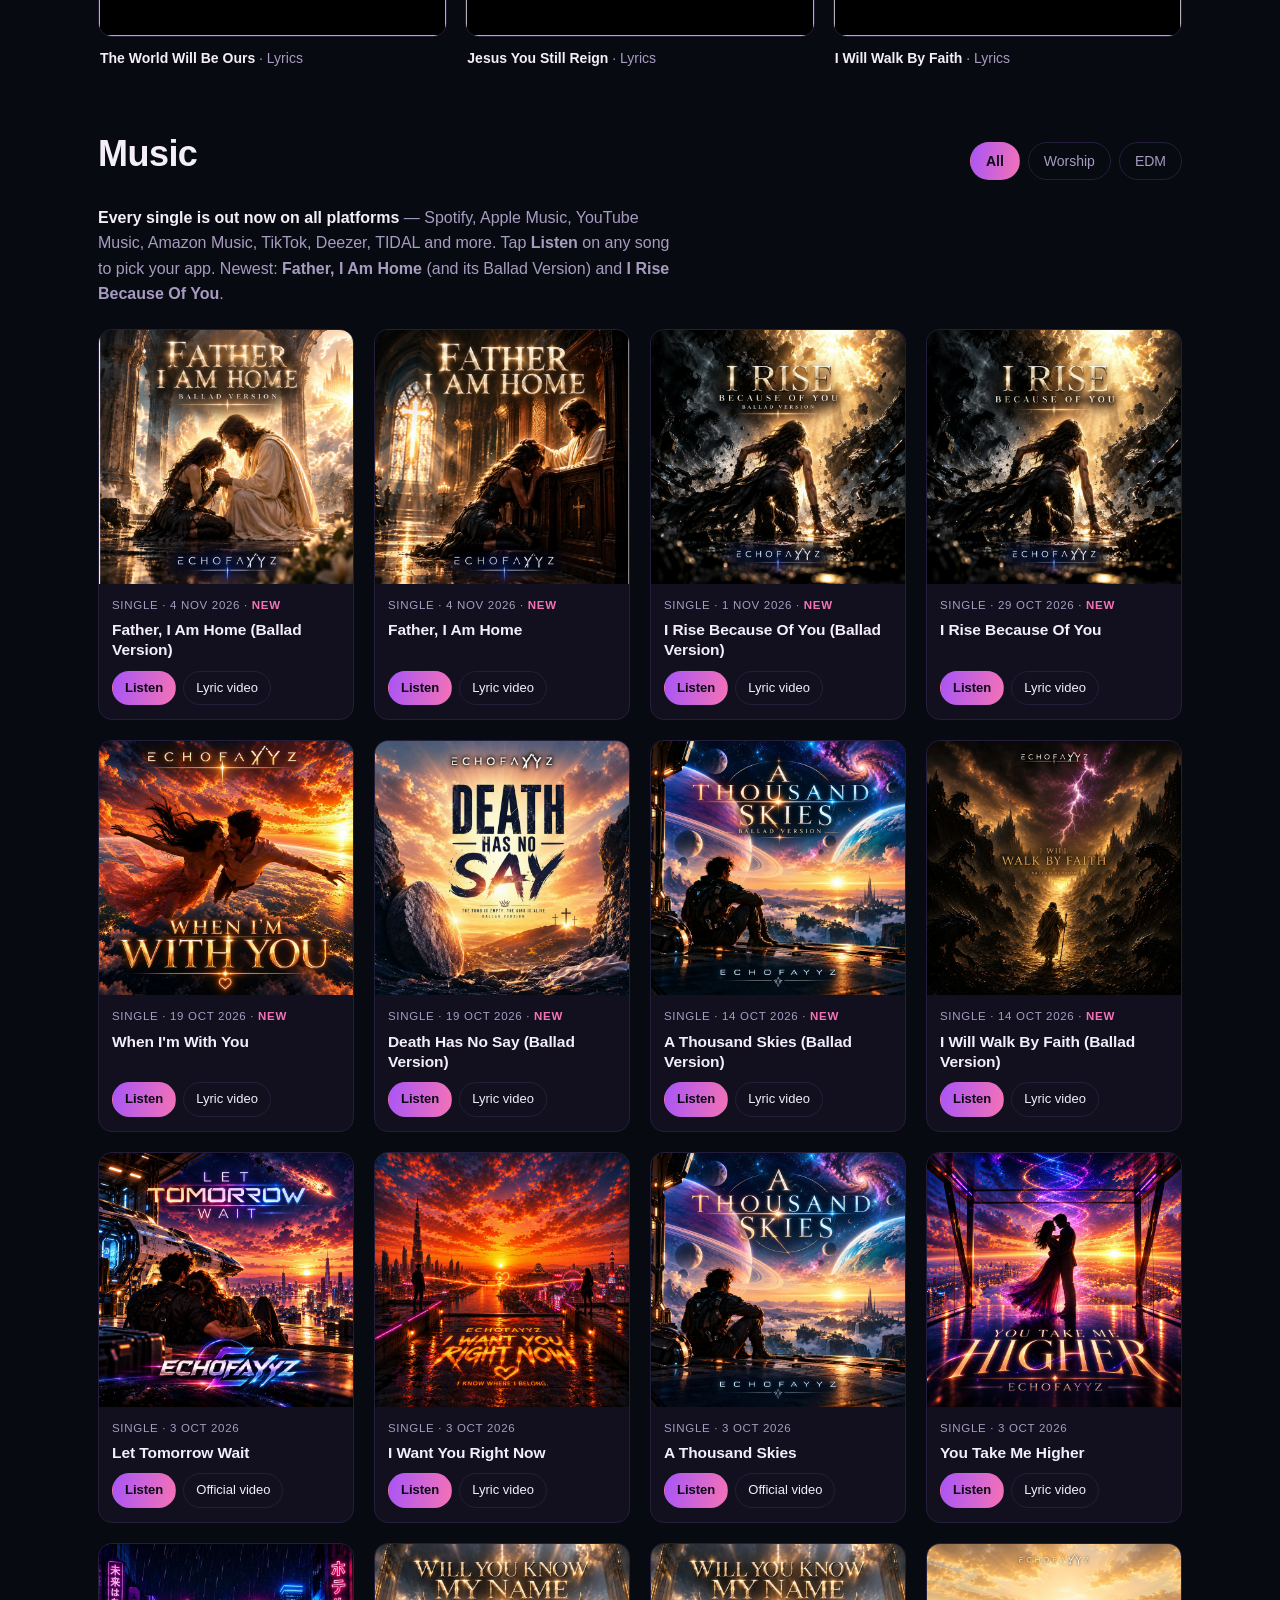
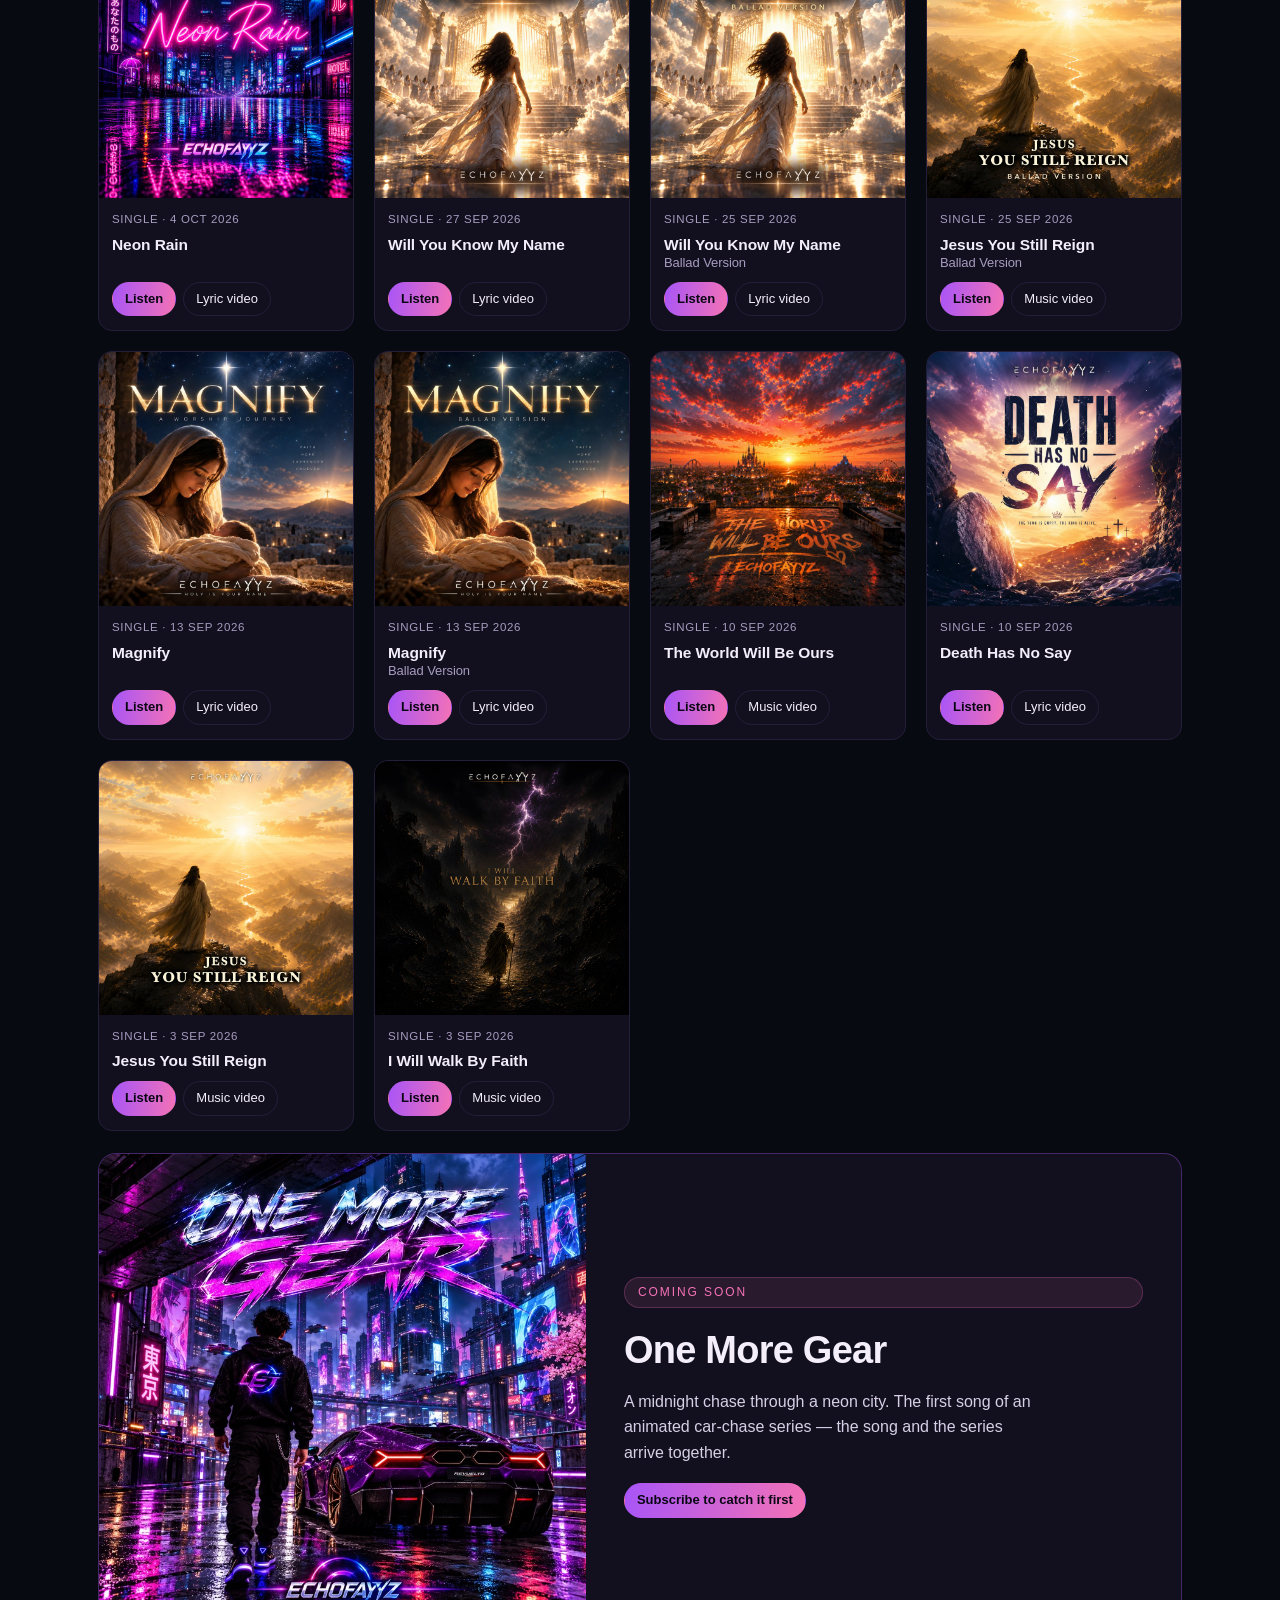
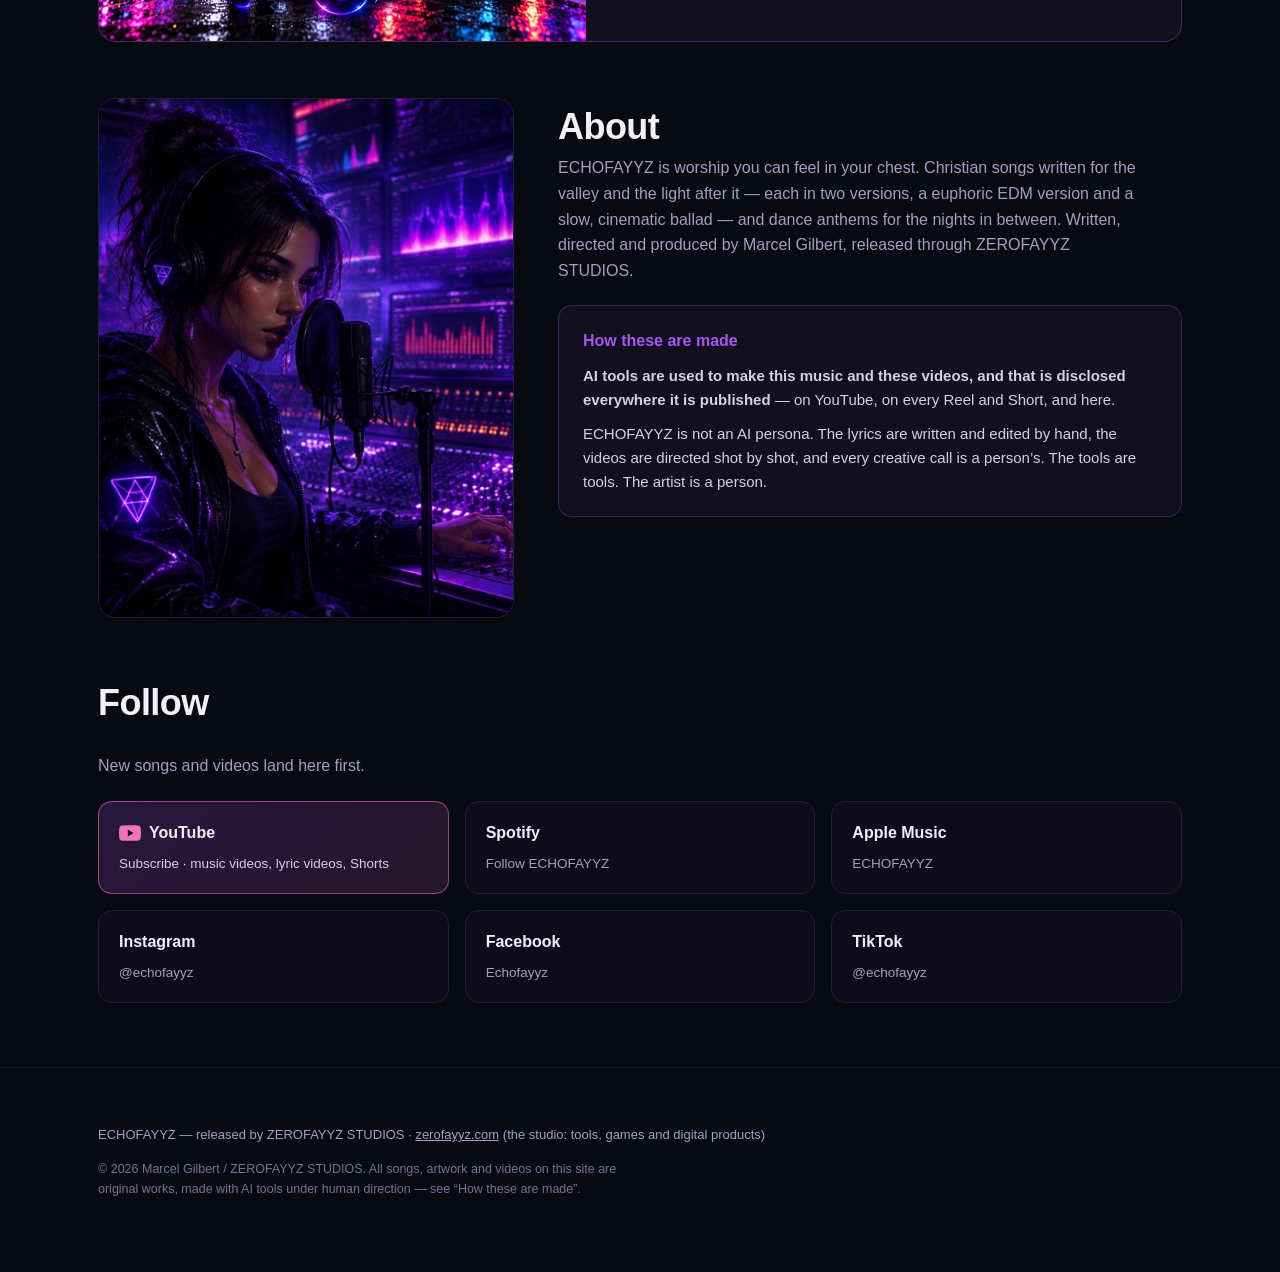
==== commit 98114ce7: "Newest on top: Father, I Am Home is out (hero, New row kcT7Cyuk5UE, Ballad GGe_HVCJZN4, both Shorts," ====
--- a/index.html
+++ b/index.html
@@ -4,10 +4,10 @@
 <meta charset="utf-8">
 <meta name="viewport" content="width=device-width, initial-scale=1">
 <title>ECHOFAYYZ — Official Site | Christian Worship &amp; EDM</title>
-<meta name="description" content="Official site of ECHOFAYYZ: Christian worship songs in EDM and ballad versions, and euphoric EDM. 20 singles out now on Spotify, Apple Music, YouTube Music and all platforms; newest: I Rise Because Of You and its Ballad Version, When I&#39;m With You and Let Tomorrow Wait.">
+<meta name="description" content="Official site of ECHOFAYYZ: Christian worship songs in EDM and ballad versions, and euphoric EDM. 22 singles out now on Spotify, Apple Music, YouTube Music and all platforms; newest: Father, I Am Home and its Ballad Version, I Rise Because Of You and Will You Know My Name.">
 <link rel="canonical" href="https://echofayyz.com/">
 <meta property="og:title" content="ECHOFAYYZ — Official Site">
-<meta property="og:description" content="Christian worship in EDM and ballad versions, and euphoric EDM. Newest: Let Tomorrow Wait, I Want You Right Now, A Thousand Skies and You Take Me Higher.">
+<meta property="og:description" content="Christian worship in EDM and ballad versions, and euphoric EDM. Newest: Father, I Am Home (EDM and Ballad Version) and I Rise Because Of You.">
 <meta property="og:type" content="music.musician">
 <meta property="og:url" content="https://echofayyz.com/">
 <meta property="og:image" content="https://echofayyz.com/social.jpg">
@@ -37,6 +37,8 @@
   ],
   "recordLabel": {"@type": "Organization", "name": "ZEROFAYYZ STUDIOS", "url": "https://zerofayyz.com/"},
   "track": [
+    {"@type": "MusicRecording", "name": "Father, I Am Home", "datePublished": "2026-11-04", "url": "https://distrokid.com/hyperfollow/echofayyz/father-i-am-home"},
+    {"@type": "MusicRecording", "name": "Father, I Am Home (Ballad Version)", "datePublished": "2026-11-04", "url": "https://distrokid.com/hyperfollow/echofayyz/father-i-am-home-ballad-version"},
     {"@type": "MusicRecording", "name": "When I'm With You", "datePublished": "2026-10-19", "url": "https://distrokid.com/hyperfollow/echofayyz/when-im-with-you"},
     {"@type": "MusicRecording", "name": "Death Has No Say (Ballad Version)", "datePublished": "2026-10-19", "url": "https://distrokid.com/hyperfollow/echofayyz/death-has-no-say-ballad-version"},
     {"@type": "MusicRecording", "name": "A Thousand Skies (Ballad Version)", "datePublished": "2026-10-14", "url": "https://distrokid.com/hyperfollow/echofayyz/a-thousand-skies-ballad-version"},
@@ -81,23 +83,23 @@
 <main id="top">
 
 <!-- HERO: the song doing best right now (Marcel 14 Oct 2026: newest / hottest on top, rotate it as each new song comes out). -->
-<section class="hero" data-release="2026-10-29">
+<section class="hero" data-release="2026-11-04">
   <div class="wrap hero-in">
     <div class="hero-text">
       <span class="eyebrow">New single &middot; out now</span>
-      <h1>I Rise Because Of You</h1>
+      <h1>Father, I Am Home</h1>
       <p class="hero-artist">ECHOFAYYZ</p>
-      <p class="hero-line">Out of the dark and into the light: a worship anthem about every chain breaking and a strength that isn&rsquo;t your own.</p>
+      <p class="hero-line">She walked away, and the golden thread led her back: a worship song about coming home, confession and the Father who was waiting all along.</p>
       <div class="cta-row">
         <a class="btn btn-yt" href="https://www.youtube.com/@echofayyz?sub_confirmation=1" target="_blank" rel="noopener" aria-label="Subscribe on YouTube (opens in a new tab)"><svg class="yt-ico" viewBox="0 0 28 20" aria-hidden="true"><path fill="currentColor" d="M27.4 3.1A3.5 3.5 0 0 0 24.9.6C22.7 0 14 0 14 0S5.3 0 3.1.6A3.5 3.5 0 0 0 .6 3.1C0 5.3 0 10 0 10s0 4.7.6 6.9a3.5 3.5 0 0 0 2.5 2.5C5.3 20 14 20 14 20s8.7 0 10.9-.6a3.5 3.5 0 0 0 2.5-2.5c.6-2.2.6-6.9.6-6.9s0-4.7-.6-6.9z"/><path class="yt-tri" d="M11.2 14.3 18.5 10l-7.3-4.3z"/></svg>Subscribe on YouTube</a>
-        <a class="btn-ghost" href="https://distrokid.com/hyperfollow/echofayyz/i-rise-because-of-you" target="_blank" rel="noopener" aria-label="Listen to I Rise Because Of You on your music app (opens in a new tab)">Listen now</a>
-        <a class="btn-ghost" href="https://youtu.be/rmbLIKjUzD4" target="_blank" rel="noopener" aria-label="Watch the I Rise Because Of You official lyric video on YouTube (opens in a new tab)">Watch the new video</a>
+        <a class="btn-ghost" href="https://distrokid.com/hyperfollow/echofayyz/father-i-am-home" target="_blank" rel="noopener" aria-label="Listen to Father, I Am Home on your music app (opens in a new tab)">Listen now</a>
+        <a class="btn-ghost" href="https://youtu.be/kcT7Cyuk5UE" target="_blank" rel="noopener" aria-label="Watch the Father, I Am Home official lyric video on YouTube (opens in a new tab)">Watch the new video</a>
       </div>
       <p class="cta-sub">Music videos, lyric videos and Shorts land on YouTube first.</p>
-      <p class="hero-note">20 singles out now on every platform &middot; <a href="#music">see them all</a> &middot; <b>Ballad Version</b> out now &middot; <a href="https://youtu.be/W6tQdb7Q0ik" target="_blank" rel="noopener">watch it</a></p>
+      <p class="hero-note">22 singles out now on every platform &middot; <a href="#music">see them all</a> &middot; <b>Ballad Version</b> out now &middot; <a href="https://youtu.be/GGe_HVCJZN4" target="_blank" rel="noopener">watch it</a></p>
     </div>
     <figure class="hero-art">
-      <img src="img/covers/i-rise-because-of-you.jpg" alt="I Rise Because Of You cover art: a woman rising from broken rock into golden light" width="800" height="800">
+      <img src="img/covers/father-i-am-home.jpg" alt="Father, I Am Home cover art: a woman kneeling as Jesus lays His hand on her head in a candle-lit church" width="800" height="800">
     </figure>
   </div>
 </section>
@@ -116,20 +118,20 @@
 
   <h3 class="sub-h">New</h3>
   <div class="feature">
-    <button class="yt yt-big" data-id="rmbLIKjUzD4" data-title="I Rise Because Of You (Official Lyric Video)" aria-label="Play: I Rise Because Of You, official lyric video">
-      <img src="https://i.ytimg.com/vi/rmbLIKjUzD4/maxresdefault.jpg" data-fallback="https://i.ytimg.com/vi/rmbLIKjUzD4/hqdefault.jpg" alt="" width="1280" height="720" loading="lazy"><span class="play" aria-hidden="true"></span>
+    <button class="yt yt-big" data-id="kcT7Cyuk5UE" data-title="Father, I Am Home (Official Lyric Video)" aria-label="Play: Father, I Am Home, official lyric video">
+      <img src="https://i.ytimg.com/vi/kcT7Cyuk5UE/maxresdefault.jpg" data-fallback="https://i.ytimg.com/vi/kcT7Cyuk5UE/hqdefault.jpg" alt="" width="1280" height="720" loading="lazy"><span class="play" aria-hidden="true"></span>
     </button>
-    <p class="cap"><b>I Rise Because Of You</b> &middot; Official lyric video &middot; she broke every chain in His light</p>
+    <p class="cap"><b>Father, I Am Home</b> &middot; Official lyric video &middot; she walked away, but He never let go</p>
   </div>
   <div class="vgrid">
+    <figure><button class="yt" data-id="GGe_HVCJZN4" data-title="Father, I Am Home (Ballad Version) (Lyrics)" aria-label="Play: Father, I Am Home (Ballad Version) (Lyrics)"><img src="https://i.ytimg.com/vi/GGe_HVCJZN4/hqdefault.jpg" alt="" width="480" height="360" loading="lazy"><span class="play" aria-hidden="true"></span></button><figcaption><b>Father, I Am Home</b> · Ballad · Lyrics</figcaption></figure>
+    <figure><button class="yt" data-id="rmbLIKjUzD4" data-title="I Rise Because Of You (Official Lyric Video)" aria-label="Play: I Rise Because Of You (Official Lyric Video)"><img src="https://i.ytimg.com/vi/rmbLIKjUzD4/hqdefault.jpg" alt="" width="480" height="360" loading="lazy"><span class="play" aria-hidden="true"></span></button><figcaption><b>I Rise Because Of You</b> · Official lyric video</figcaption></figure>
+    <figure><button class="yt" data-id="lfu1p9BBf68" data-title="Will You Know My Name (Official Lyric Video)" aria-label="Play: Will You Know My Name (Official Lyric Video)"><img src="https://i.ytimg.com/vi/lfu1p9BBf68/hqdefault.jpg" alt="" width="480" height="360" loading="lazy"><span class="play" aria-hidden="true"></span></button><figcaption><b>Will You Know My Name</b> · Official lyric video</figcaption></figure>
+    <figure><button class="yt" data-id="R3Qq_M_pgsA" data-title="Will You Know My Name (Ballad Version) (Lyrics)" aria-label="Play: Will You Know My Name (Ballad Version) (Lyrics)"><img src="https://i.ytimg.com/vi/R3Qq_M_pgsA/hqdefault.jpg" alt="" width="480" height="360" loading="lazy"><span class="play" aria-hidden="true"></span></button><figcaption><b>Will You Know My Name</b> · Ballad · Lyrics</figcaption></figure>
     <figure><button class="yt" data-id="W6tQdb7Q0ik" data-title="I Rise Because Of You (Ballad Version) (Lyrics)" aria-label="Play: I Rise Because Of You (Ballad Version) (Lyrics)"><img src="https://i.ytimg.com/vi/W6tQdb7Q0ik/hqdefault.jpg" alt="" width="480" height="360" loading="lazy"><span class="play" aria-hidden="true"></span></button><figcaption><b>I Rise Because Of You</b> · Ballad · Lyrics</figcaption></figure>
     <figure><button class="yt" data-id="_mqEw3DkH4E" data-title="Let Tomorrow Wait (Official Lyric Video)" aria-label="Play: Let Tomorrow Wait, official lyric video"><img src="https://i.ytimg.com/vi/_mqEw3DkH4E/hqdefault.jpg" alt="" width="480" height="360" loading="lazy"><span class="play" aria-hidden="true"></span></button><figcaption><b>Let Tomorrow Wait</b> · Official lyric video</figcaption></figure>
     <figure><button class="yt" data-id="7iaOeg-jxBM" data-title="A Thousand Skies (Official Lyric Video)" aria-label="Play: A Thousand Skies (Official Lyric Video)"><img src="https://i.ytimg.com/vi/7iaOeg-jxBM/hqdefault.jpg" alt="" width="480" height="360" loading="lazy"><span class="play" aria-hidden="true"></span></button><figcaption><b>A Thousand Skies</b> · Official lyric video</figcaption></figure>
     <figure><button class="yt" data-id="2hVpvxLBVZU" data-title="When I'm With You (Lyrics)" aria-label="Play: When I'm With You (Lyrics)"><img src="https://i.ytimg.com/vi/2hVpvxLBVZU/hqdefault.jpg" alt="" width="480" height="360" loading="lazy"><span class="play" aria-hidden="true"></span></button><figcaption><b>When I'm With You</b> · Lyric video</figcaption></figure>
-    <figure><button class="yt" data-id="rEsihdA1QvQ" data-title="A Thousand Skies (Ballad Version) (Lyrics)" aria-label="Play: A Thousand Skies (Ballad Version) (Lyrics)"><img src="https://i.ytimg.com/vi/rEsihdA1QvQ/hqdefault.jpg" alt="" width="480" height="360" loading="lazy"><span class="play" aria-hidden="true"></span></button><figcaption><b>A Thousand Skies</b> · Ballad · Lyrics</figcaption></figure>
-    <figure><button class="yt" data-id="zfE7mFdhvM0" data-title="I Will Walk By Faith (Ballad Version) (Lyrics)" aria-label="Play: I Will Walk By Faith (Ballad Version) (Lyrics)"><img src="https://i.ytimg.com/vi/zfE7mFdhvM0/hqdefault.jpg" alt="" width="480" height="360" loading="lazy"><span class="play" aria-hidden="true"></span></button><figcaption><b>I Will Walk By Faith</b> · Ballad · Lyrics</figcaption></figure>
-    <figure><button class="yt" data-id="xW05C5nqm3k" data-title="Death Has No Say (Ballad Version) (Lyrics)" aria-label="Play: Death Has No Say (Ballad Version) (Lyrics)"><img src="https://i.ytimg.com/vi/xW05C5nqm3k/hqdefault.jpg" alt="" width="480" height="360" loading="lazy"><span class="play" aria-hidden="true"></span></button><figcaption><b>Death Has No Say</b> · Ballad · Lyrics</figcaption></figure>
-    <figure><button class="yt" data-id="uS2rgIiMvX0" data-title="You Take Me Higher (Lyrics)" aria-label="Play: You Take Me Higher (Lyrics)"><img src="https://i.ytimg.com/vi/uS2rgIiMvX0/hqdefault.jpg" alt="" width="480" height="360" loading="lazy"><span class="play" aria-hidden="true"></span></button><figcaption><b>You Take Me Higher</b> · Lyric video</figcaption></figure>
   </div>
 
   <h3 class="sub-h">Music videos</h3>
@@ -147,6 +149,8 @@
 
   <div class="sub-row"><h3 class="sub-h">Shorts</h3><a class="more" href="https://www.youtube.com/@echofayyz/shorts" target="_blank" rel="noopener">All Shorts &rarr;</a></div>
   <div class="shorts" role="list">
+    <a role="listitem" href="https://youtube.com/shorts/XVLDfI6rbYo" rel="noopener"><img src="img/shorts/father-held-her-home.jpg" alt="" width="405" height="720" loading="lazy"><span>He Held Her Until She Was Home</span></a>
+    <a role="listitem" href="https://youtube.com/shorts/nAw2iUWB0Zs" rel="noopener"><img src="img/shorts/father-came-home.jpg" alt="" width="405" height="720" loading="lazy"><span>She Came Home and He Was Waiting</span></a>
     <a role="listitem" href="https://youtube.com/shorts/9PsXY29Fa58" rel="noopener"><img src="img/shorts/i-rise-ballad-sang-alone.jpg" alt="" width="405" height="720" loading="lazy"><span>The Music Stopped and She Sang Alone</span></a>
     <a role="listitem" href="https://youtube.com/shorts/MbZ365UVY5M" rel="noopener"><img src="img/shorts/i-rise-ballad-his-light.jpg" alt="" width="405" height="720" loading="lazy"><span>She Stood Up in His Light</span></a>
     <a role="listitem" href="https://youtube.com/shorts/yGns44ifHBs" rel="noopener"><img src="img/shorts/i-rise-chains.jpg" alt="" width="405" height="720" loading="lazy"><span>She Broke Every Chain in His Light</span></a>
@@ -190,9 +194,19 @@
 
   <p class="lede avail"><strong>Every single is out now on all platforms</strong> &mdash; Spotify, Apple Music, YouTube Music,
   Amazon Music, TikTok, Deezer, TIDAL and more. Tap <b>Listen</b> on any song to pick your app.
-  Newest: <b>I Rise Because Of You</b> and <b>When I'm With You</b>.</p>
+  Newest: <b>Father, I Am Home</b> (and its Ballad Version) and <b>I Rise Because Of You</b>.</p>
 
   <div class="releases" id="releases">
+    <article class="release" data-genre="worship">
+      <img src="img/covers/father-i-am-home-ballad.jpg" alt="Father, I Am Home (Ballad Version) cover art" width="800" height="800" loading="lazy">
+      <div class="body"><p class="meta">Single · 4 Nov 2026 · <span class="tag">New</span></p><h3>Father, I Am Home (Ballad Version)</h3>
+        <div class="links"><a class="primary" href="https://distrokid.com/hyperfollow/echofayyz/father-i-am-home-ballad-version" rel="noopener">Listen</a><a href="https://youtu.be/GGe_HVCJZN4" rel="noopener">Lyric video</a></div></div>
+    </article>
+    <article class="release" data-genre="worship">
+      <img src="img/covers/father-i-am-home.jpg" alt="Father, I Am Home cover art" width="800" height="800" loading="lazy">
+      <div class="body"><p class="meta">Single · 4 Nov 2026 · <span class="tag">New</span></p><h3>Father, I Am Home</h3>
+        <div class="links"><a class="primary" href="https://distrokid.com/hyperfollow/echofayyz/father-i-am-home" rel="noopener">Listen</a><a href="https://youtu.be/kcT7Cyuk5UE" rel="noopener">Lyric video</a></div></div>
+    </article>
     <article class="release" data-genre="worship">
       <img src="img/covers/i-rise-because-of-you-ballad.jpg" alt="I Rise Because Of You (Ballad Version) cover art" width="800" height="800" loading="lazy">
       <div class="body"><p class="meta">Single · 1 Nov 2026 · <span class="tag">New</span></p><h3>I Rise Because Of You (Ballad Version)</h3>
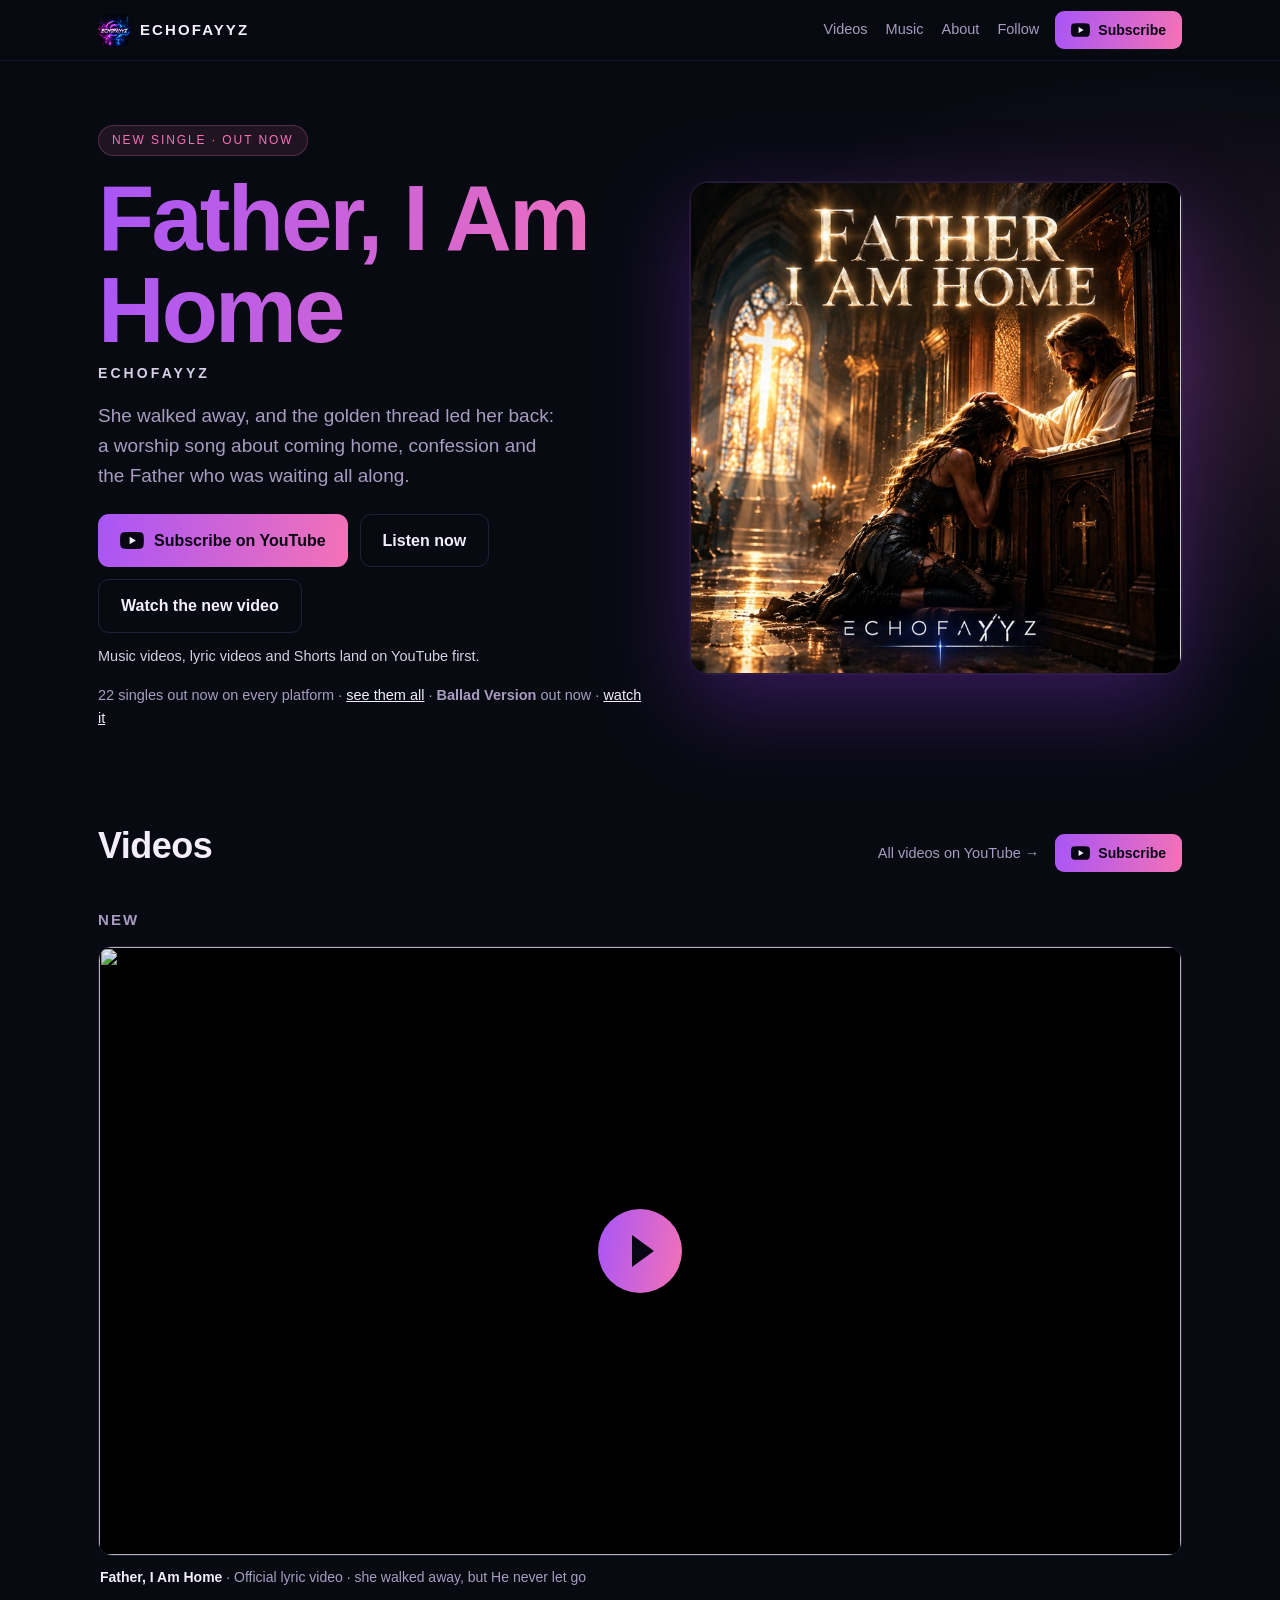
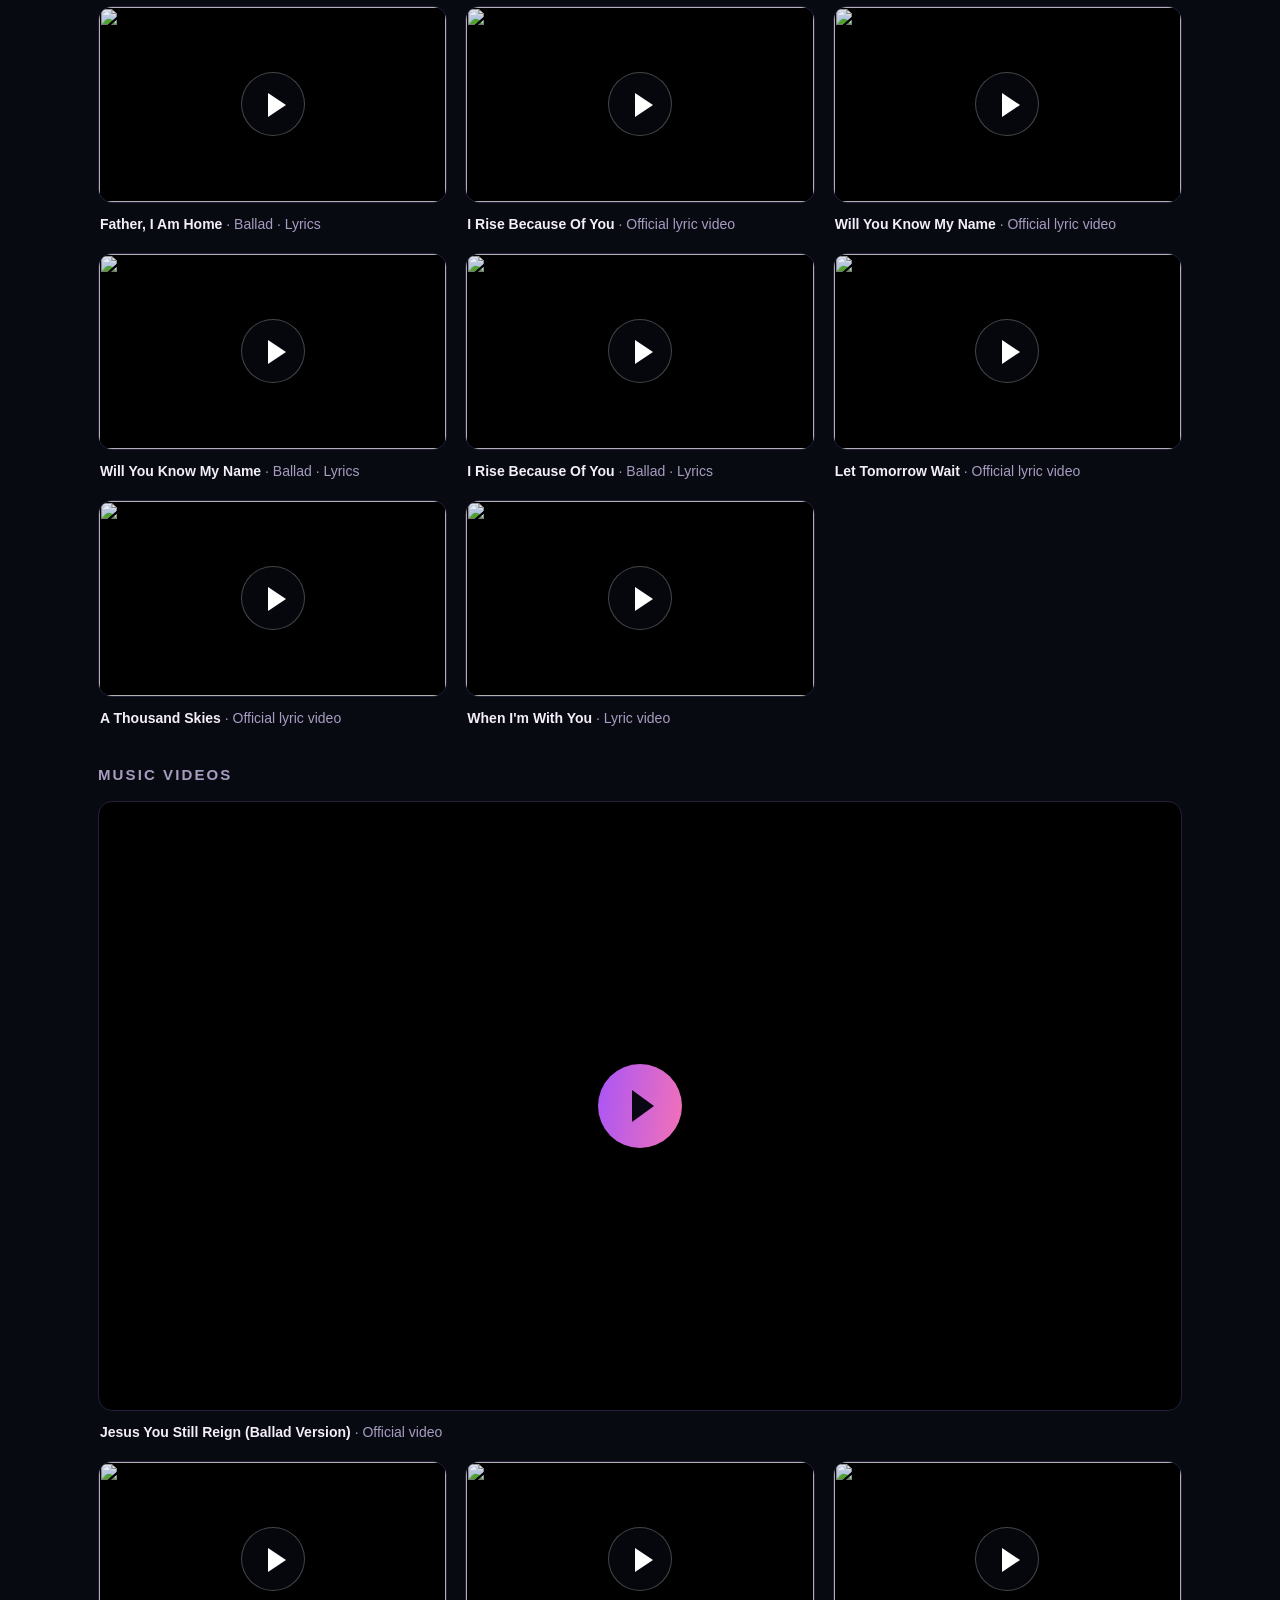
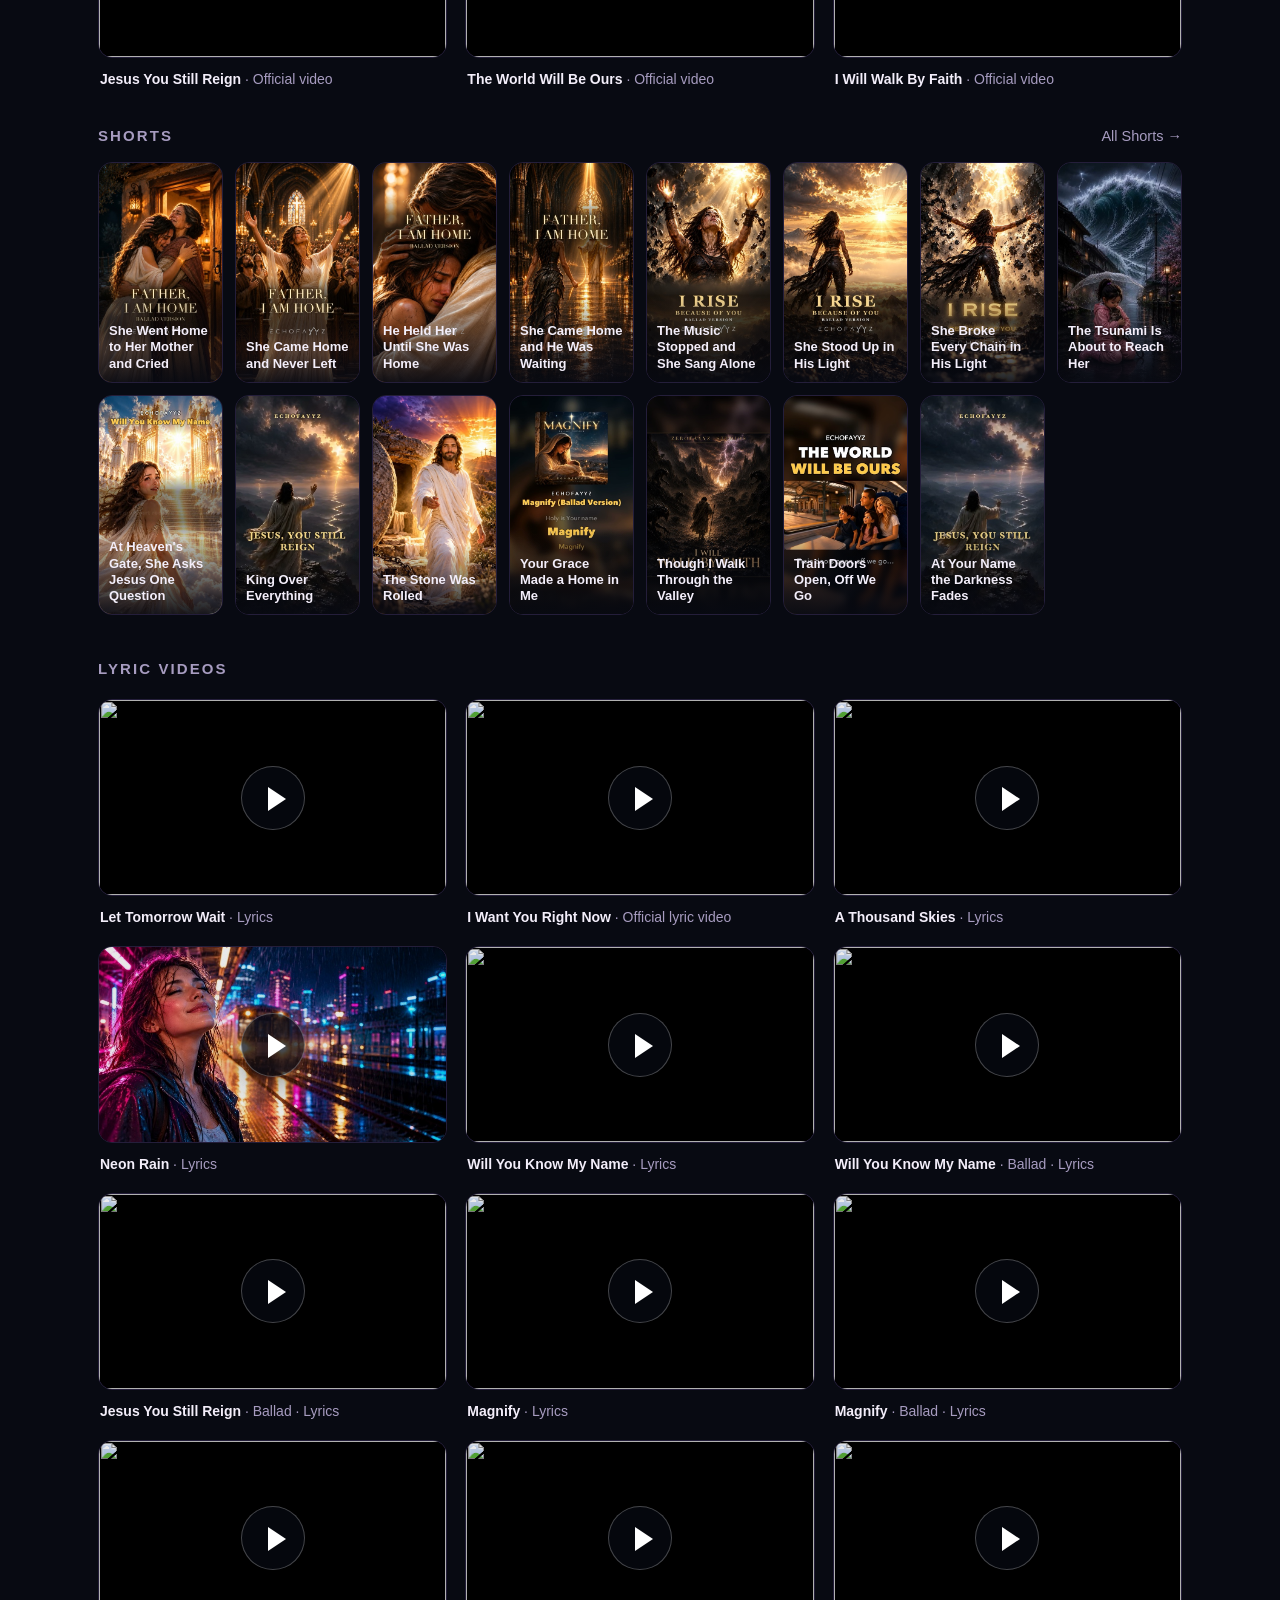
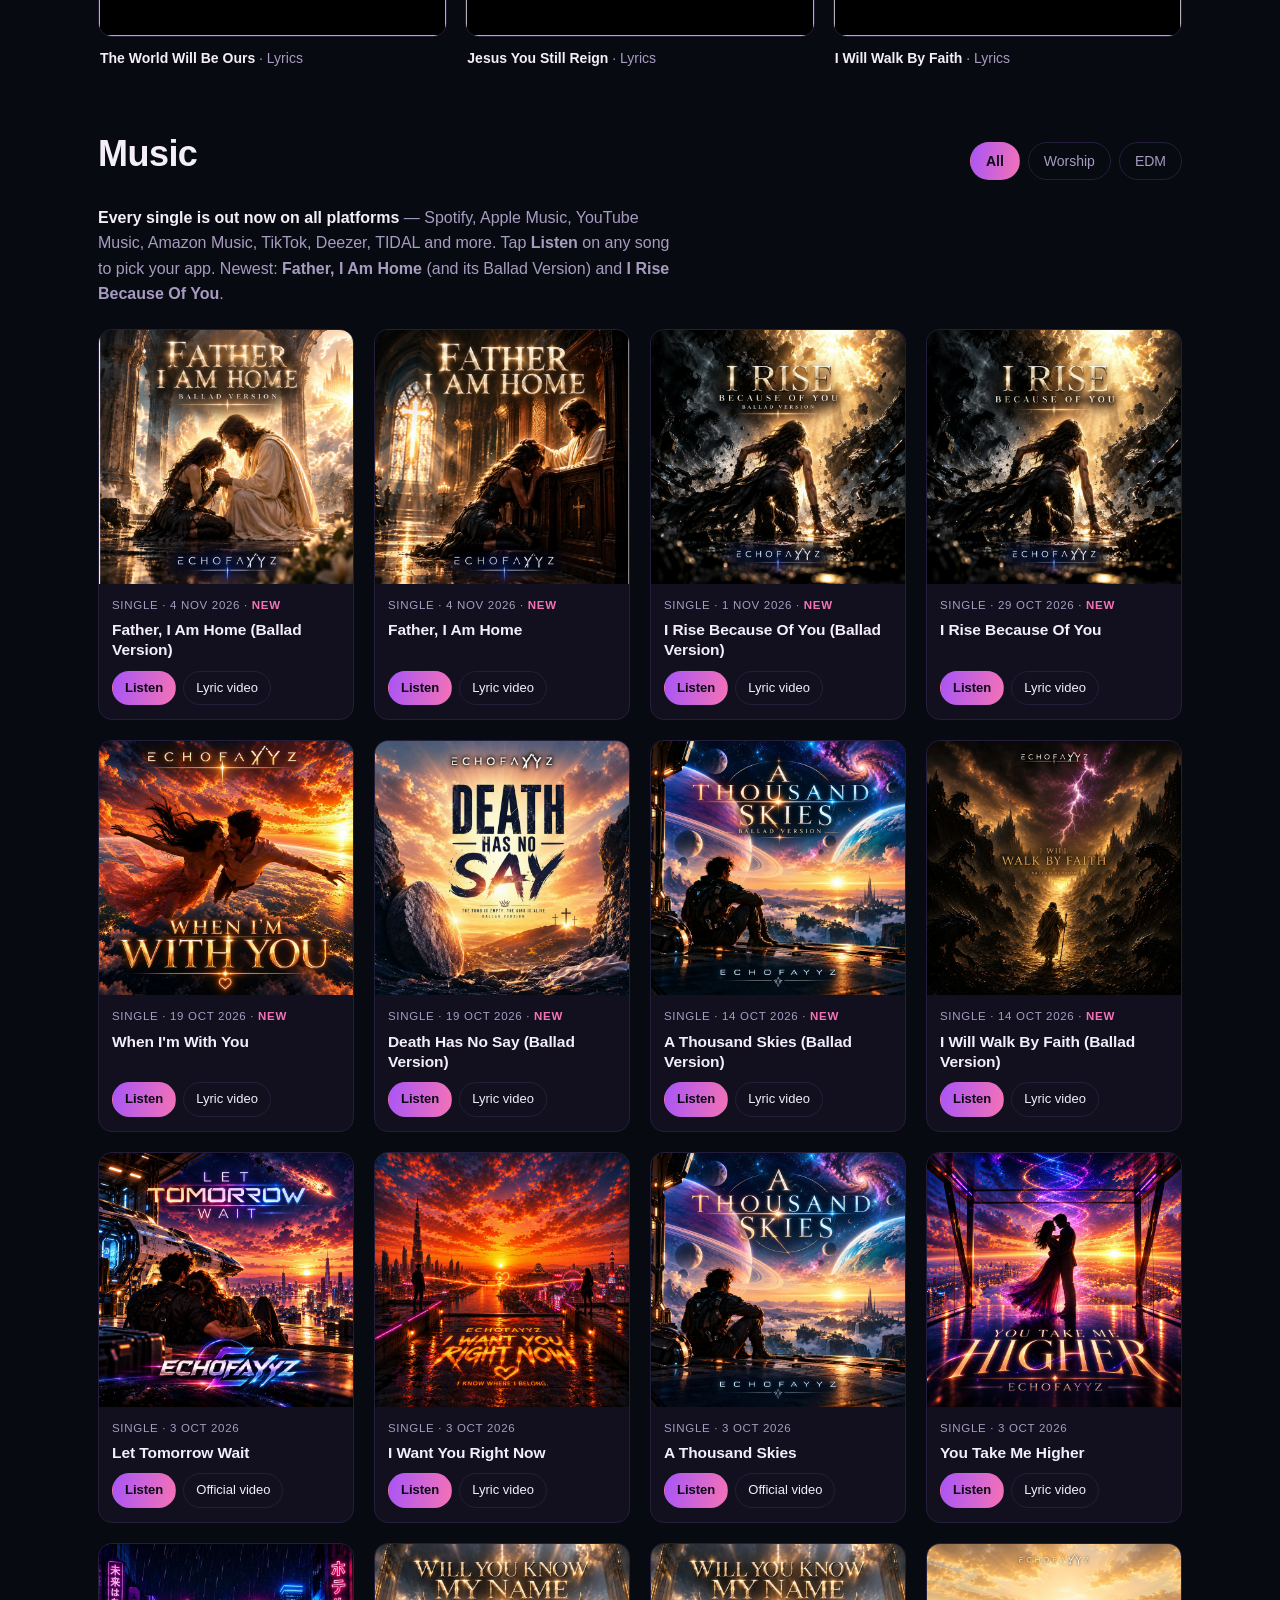
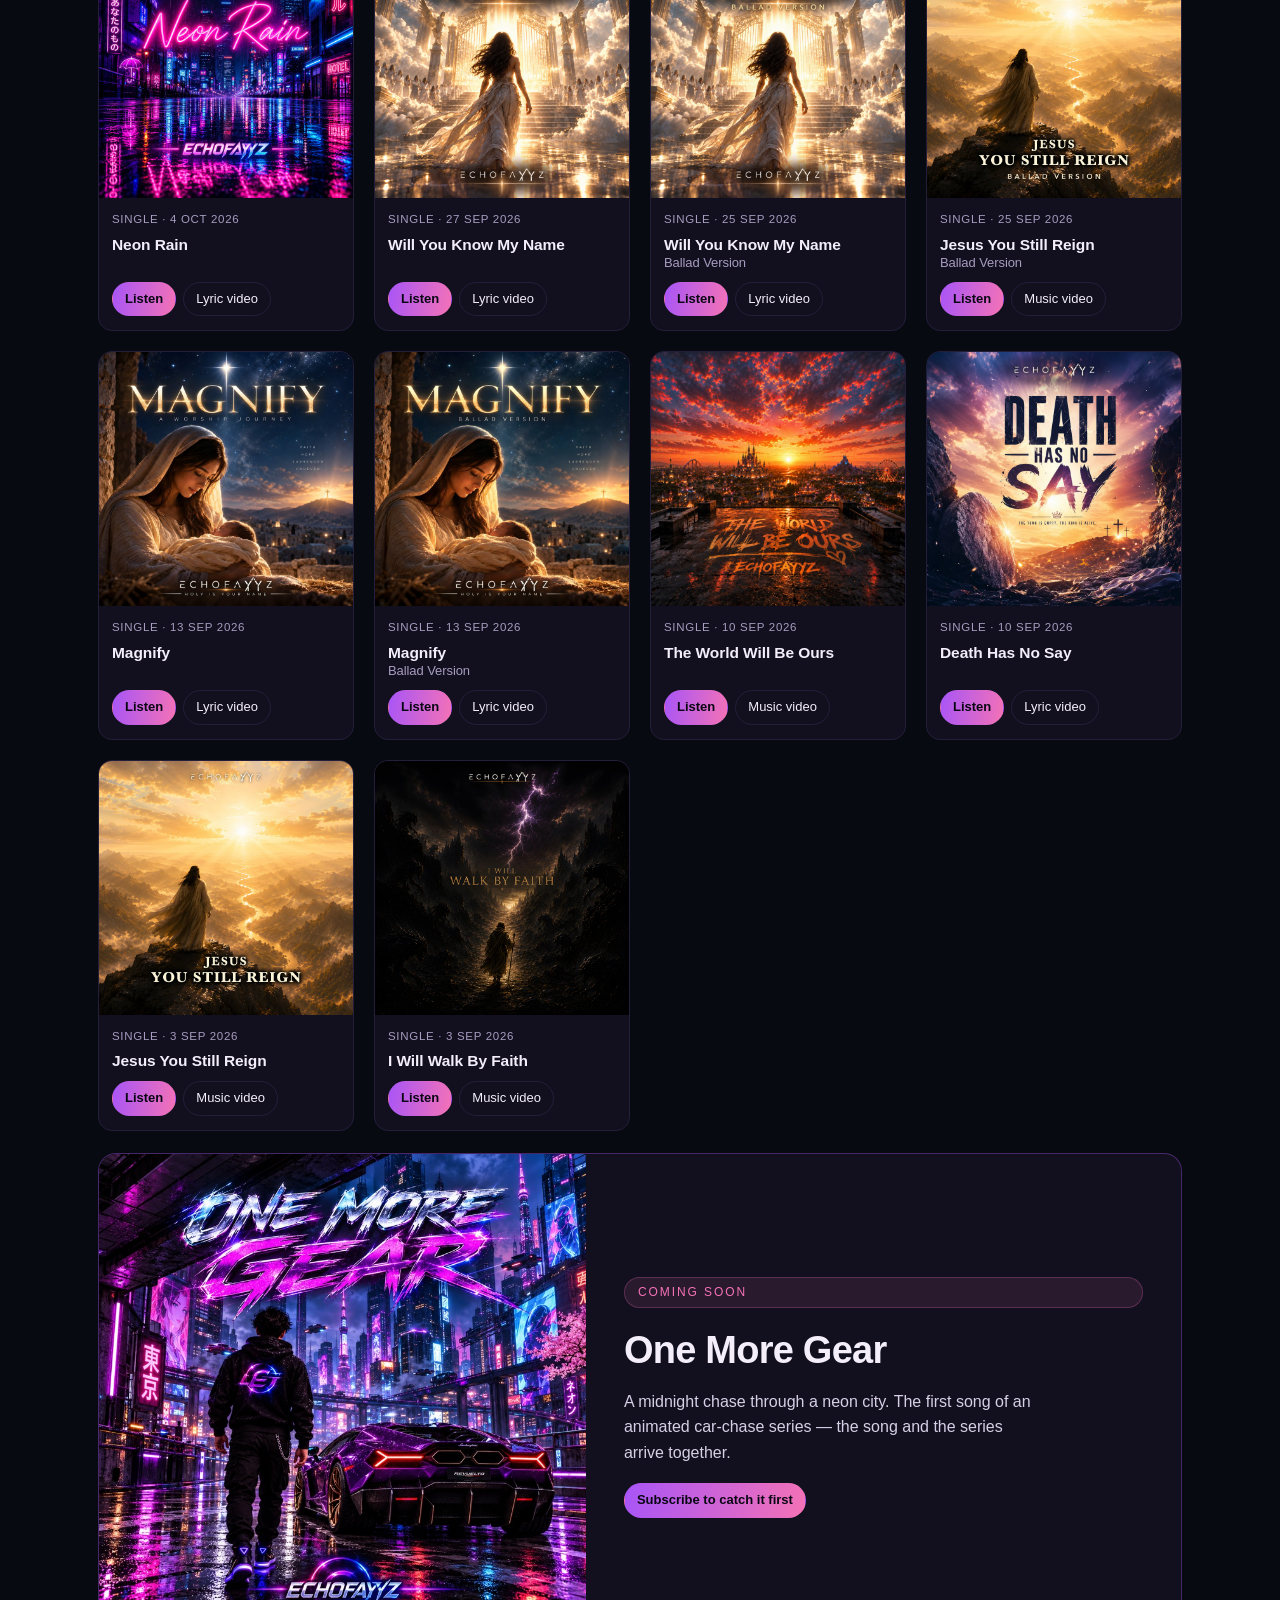
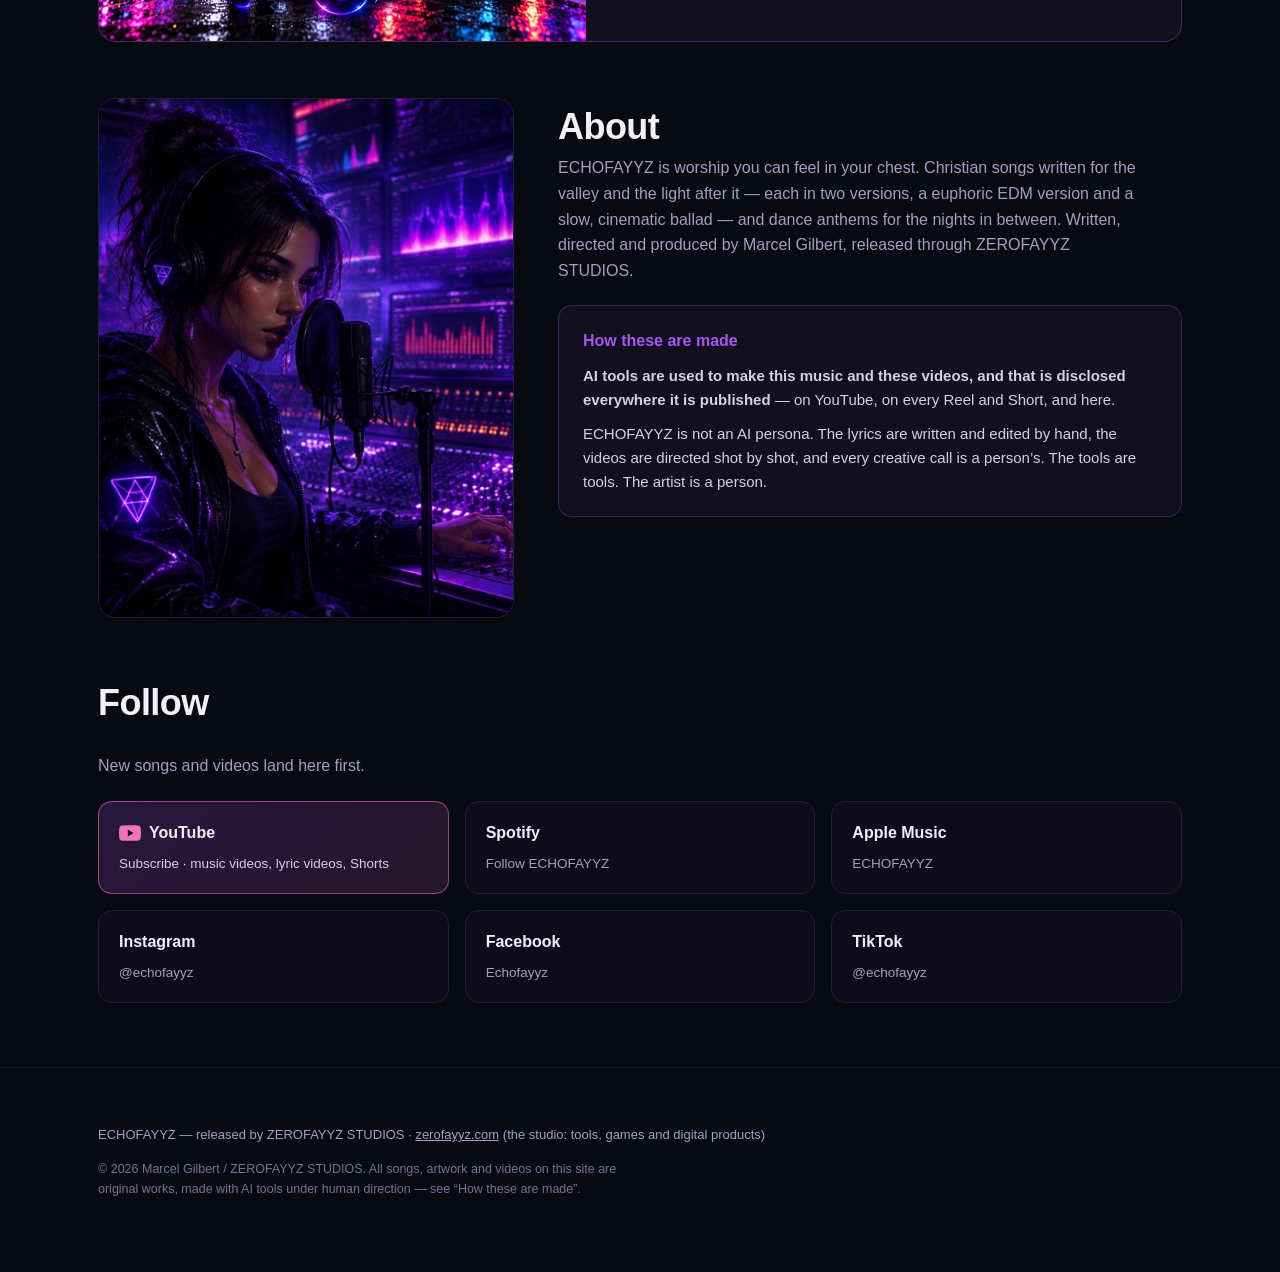
==== commit 643eb8b5: "Newest on top: Father, I Am Home bridge Shorts (D_dt3zJ7alU, LXtKdj8xcd8) lead the Shorts row Co-Aut" ====
--- a/index.html
+++ b/index.html
@@ -149,6 +149,8 @@
 
   <div class="sub-row"><h3 class="sub-h">Shorts</h3><a class="more" href="https://www.youtube.com/@echofayyz/shorts" target="_blank" rel="noopener">All Shorts &rarr;</a></div>
   <div class="shorts" role="list">
+    <a role="listitem" href="https://youtube.com/shorts/LXtKdj8xcd8" rel="noopener"><img src="img/shorts/father-home-to-mother.jpg" alt="" width="405" height="720" loading="lazy"><span>She Went Home to Her Mother and Cried</span></a>
+    <a role="listitem" href="https://youtube.com/shorts/D_dt3zJ7alU" rel="noopener"><img src="img/shorts/father-never-left.jpg" alt="" width="405" height="720" loading="lazy"><span>She Came Home and Never Left</span></a>
     <a role="listitem" href="https://youtube.com/shorts/XVLDfI6rbYo" rel="noopener"><img src="img/shorts/father-held-her-home.jpg" alt="" width="405" height="720" loading="lazy"><span>He Held Her Until She Was Home</span></a>
     <a role="listitem" href="https://youtube.com/shorts/nAw2iUWB0Zs" rel="noopener"><img src="img/shorts/father-came-home.jpg" alt="" width="405" height="720" loading="lazy"><span>She Came Home and He Was Waiting</span></a>
     <a role="listitem" href="https://youtube.com/shorts/9PsXY29Fa58" rel="noopener"><img src="img/shorts/i-rise-ballad-sang-alone.jpg" alt="" width="405" height="720" loading="lazy"><span>The Music Stopped and She Sang Alone</span></a>
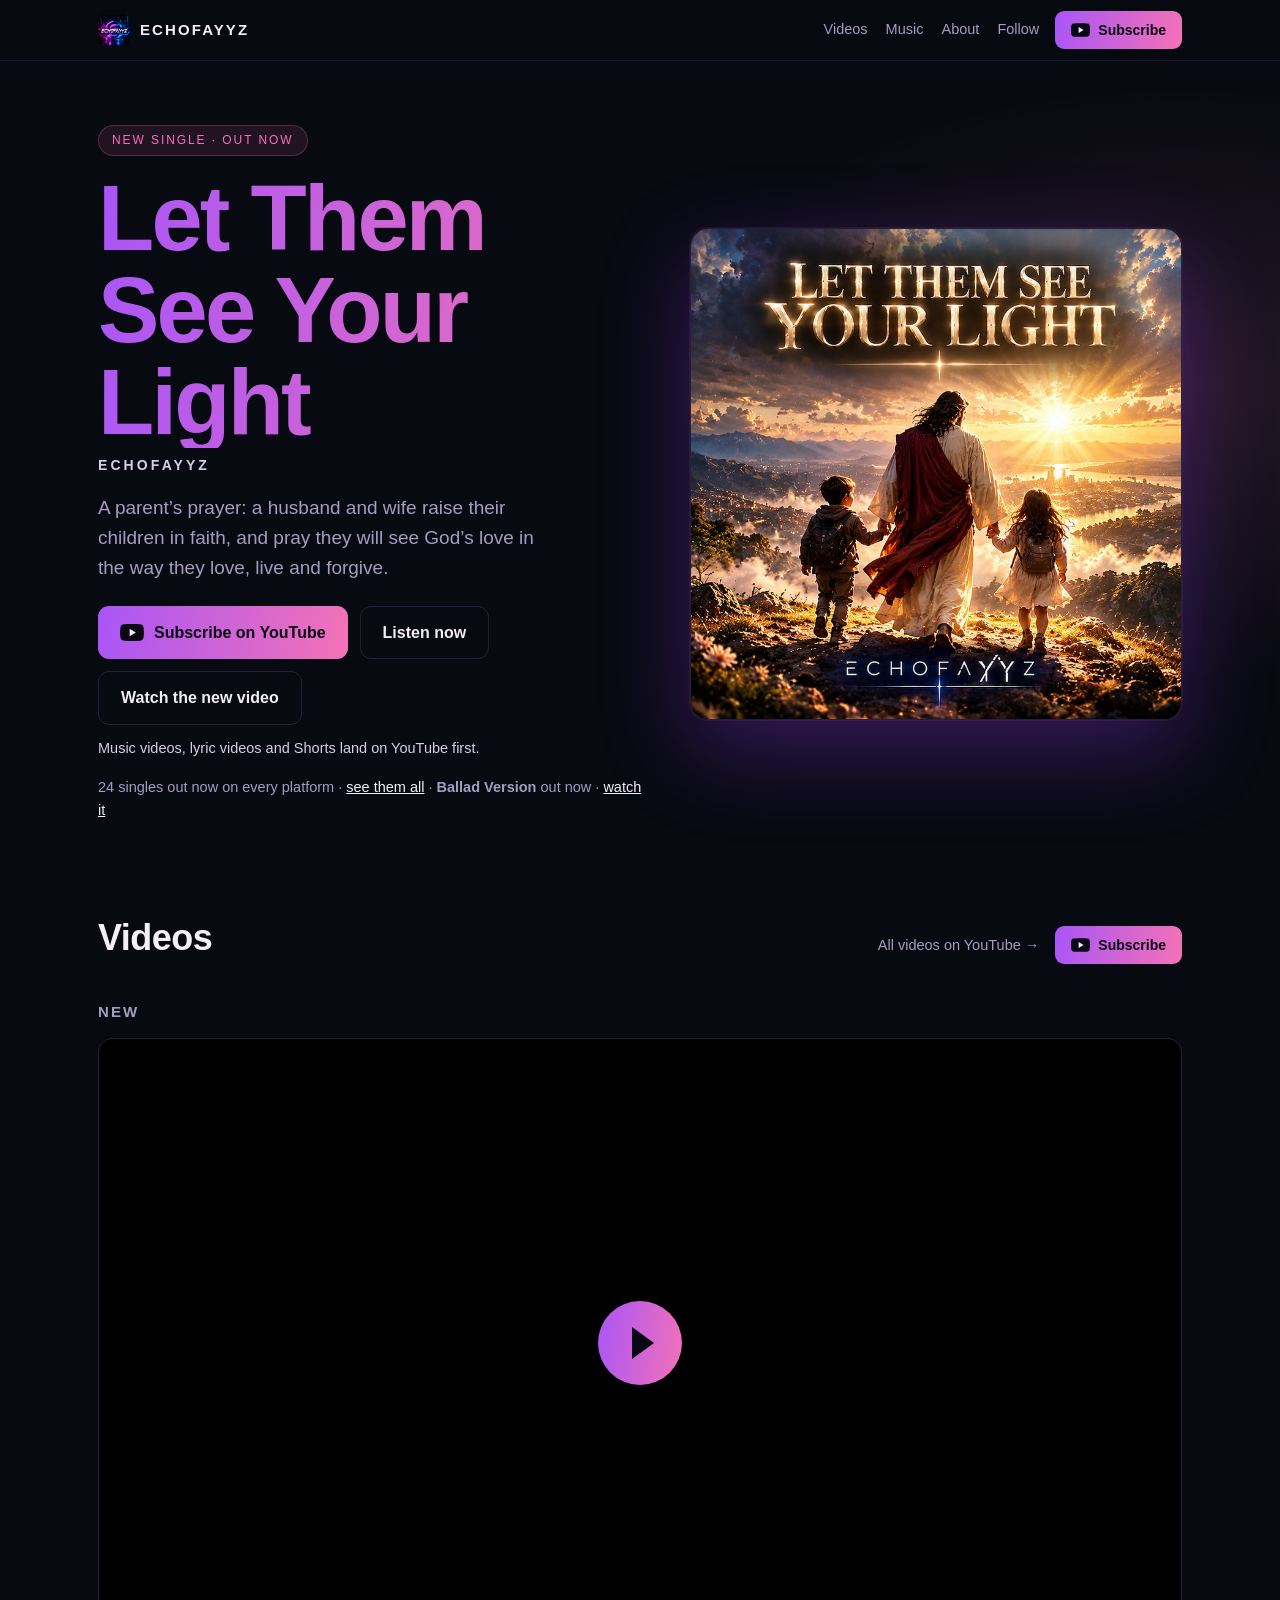
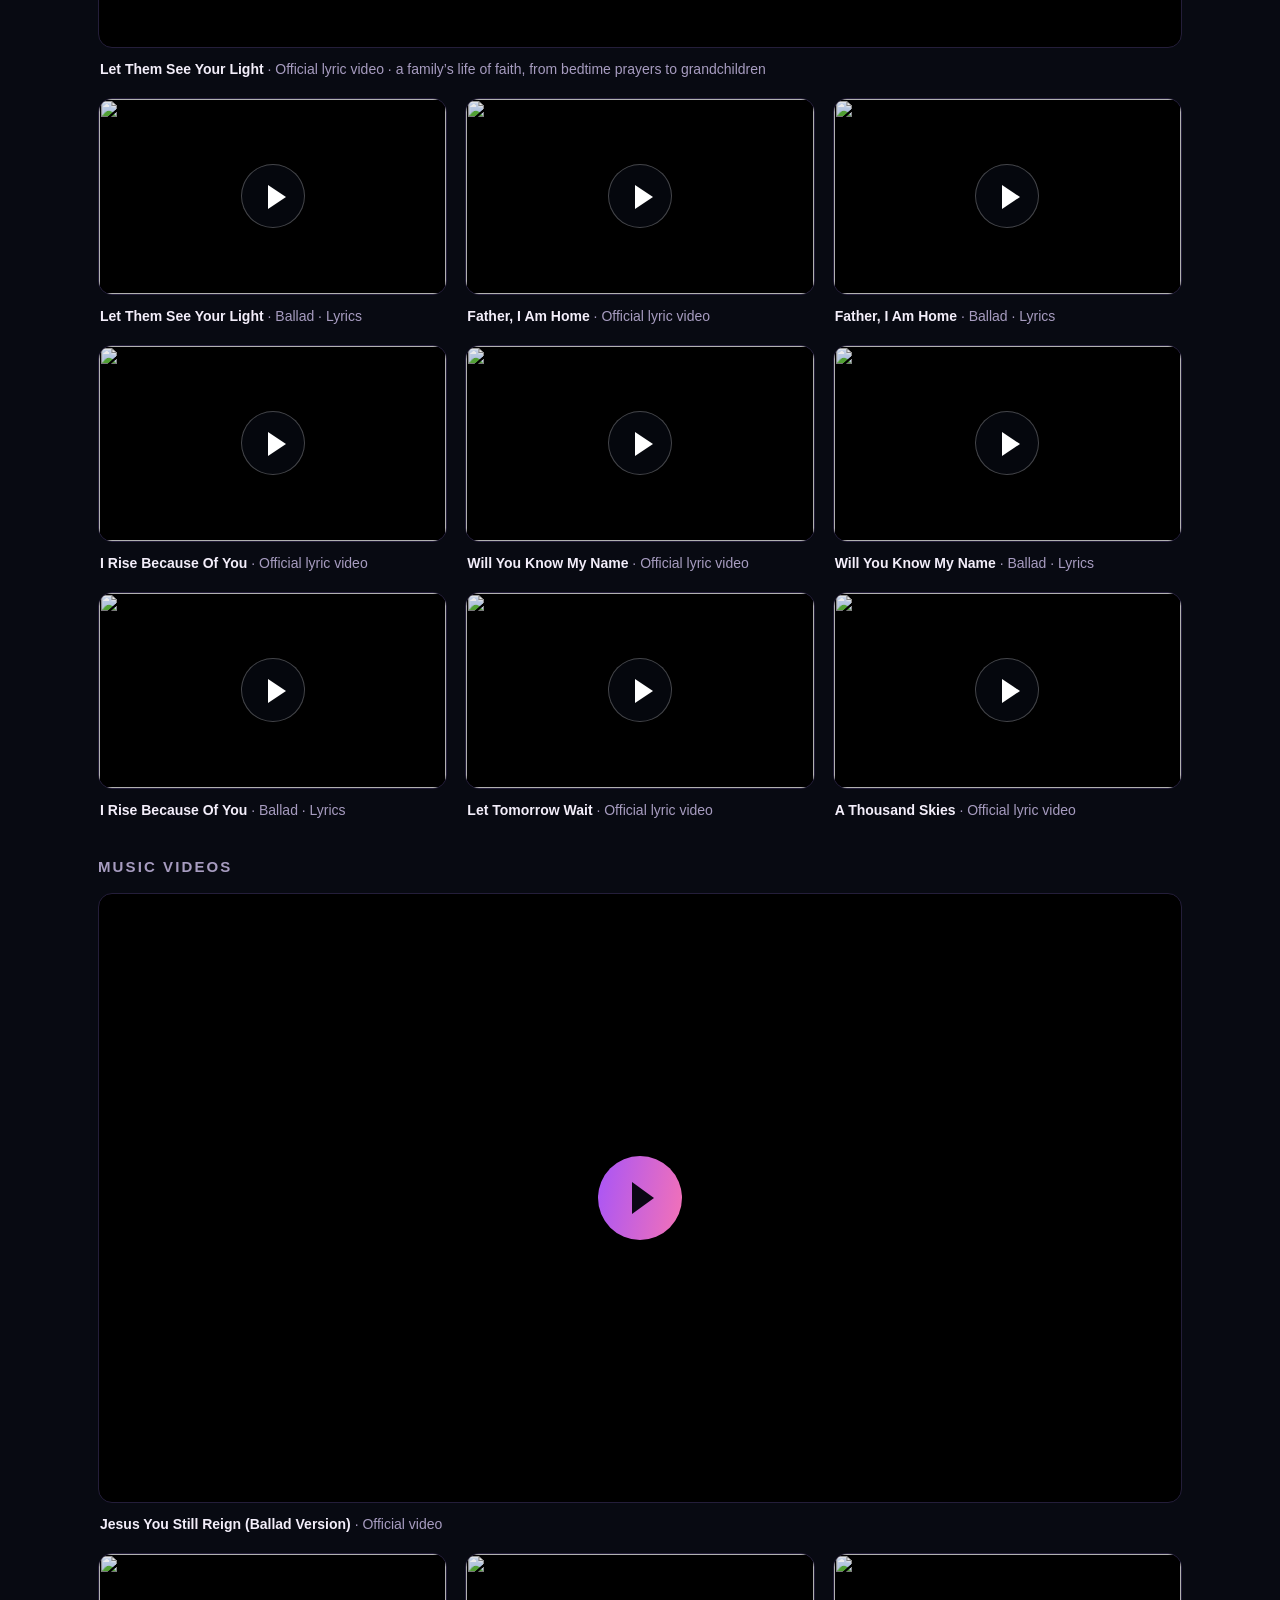
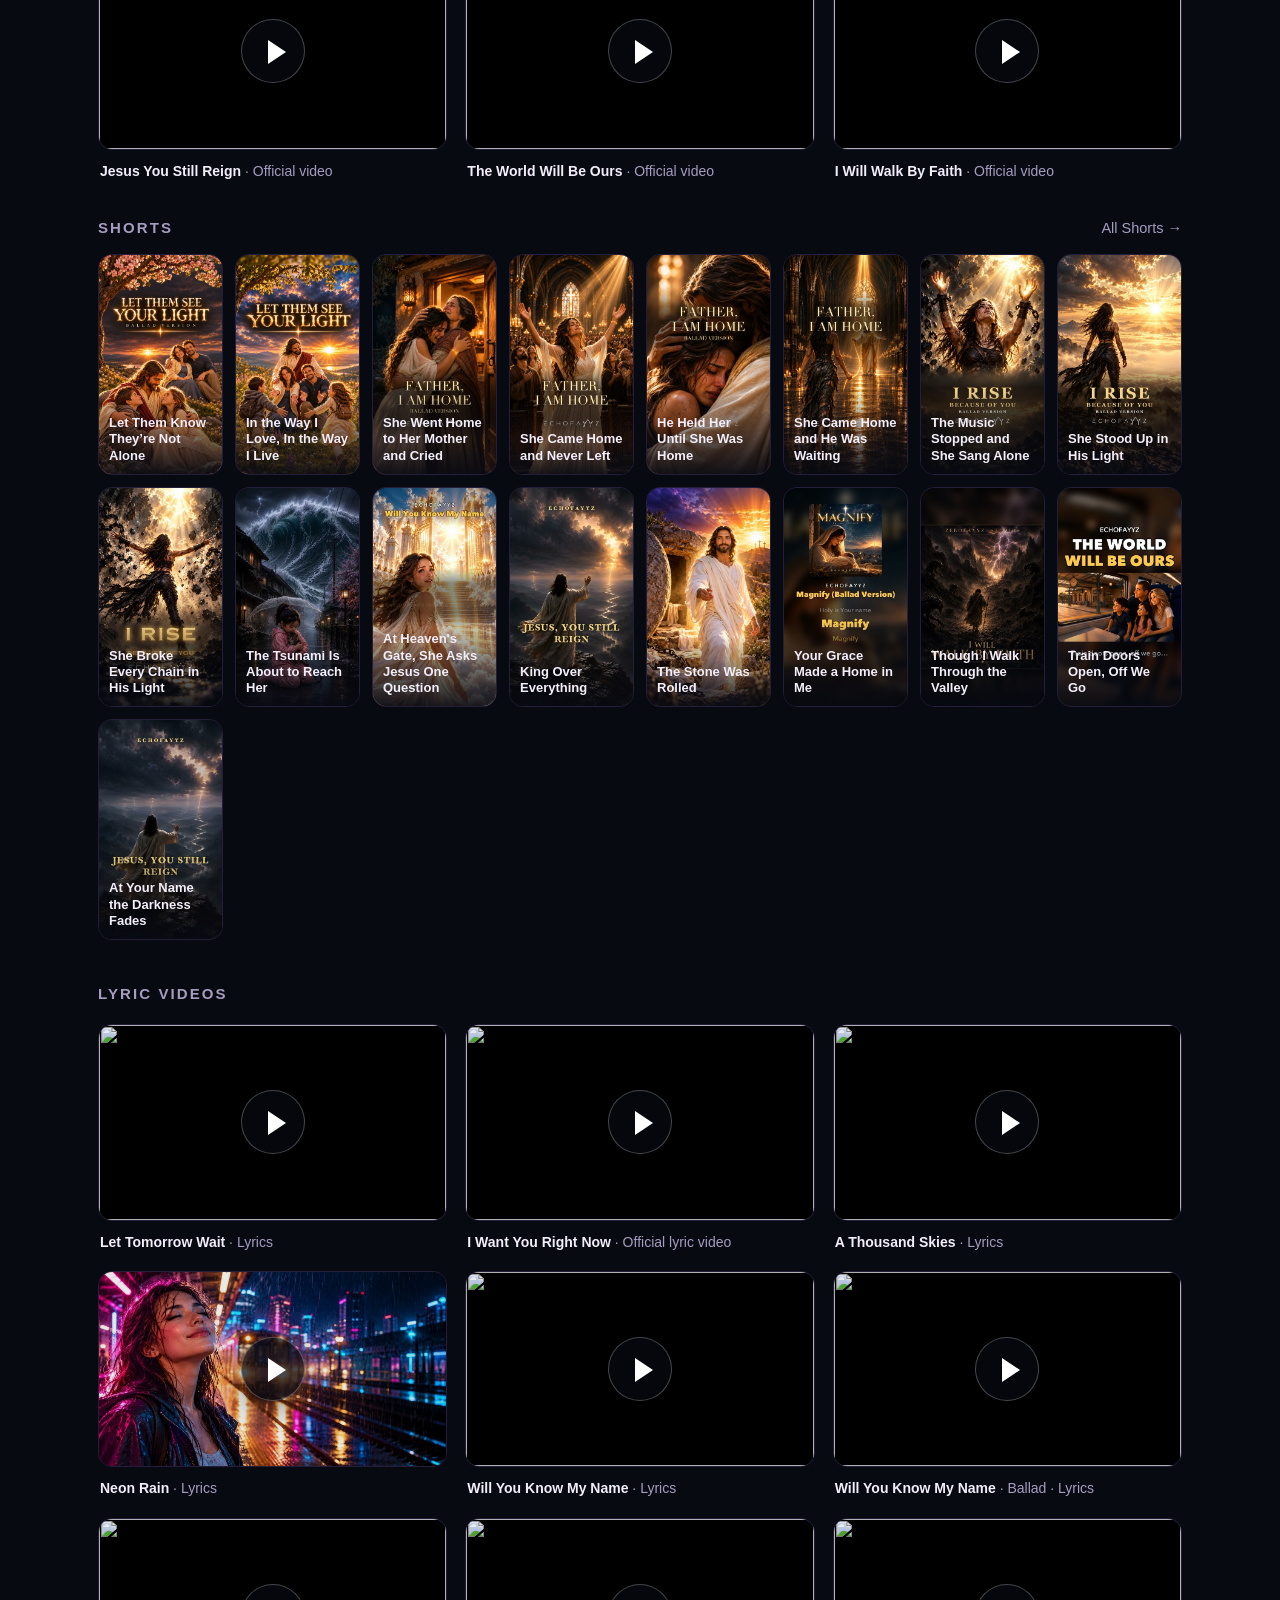
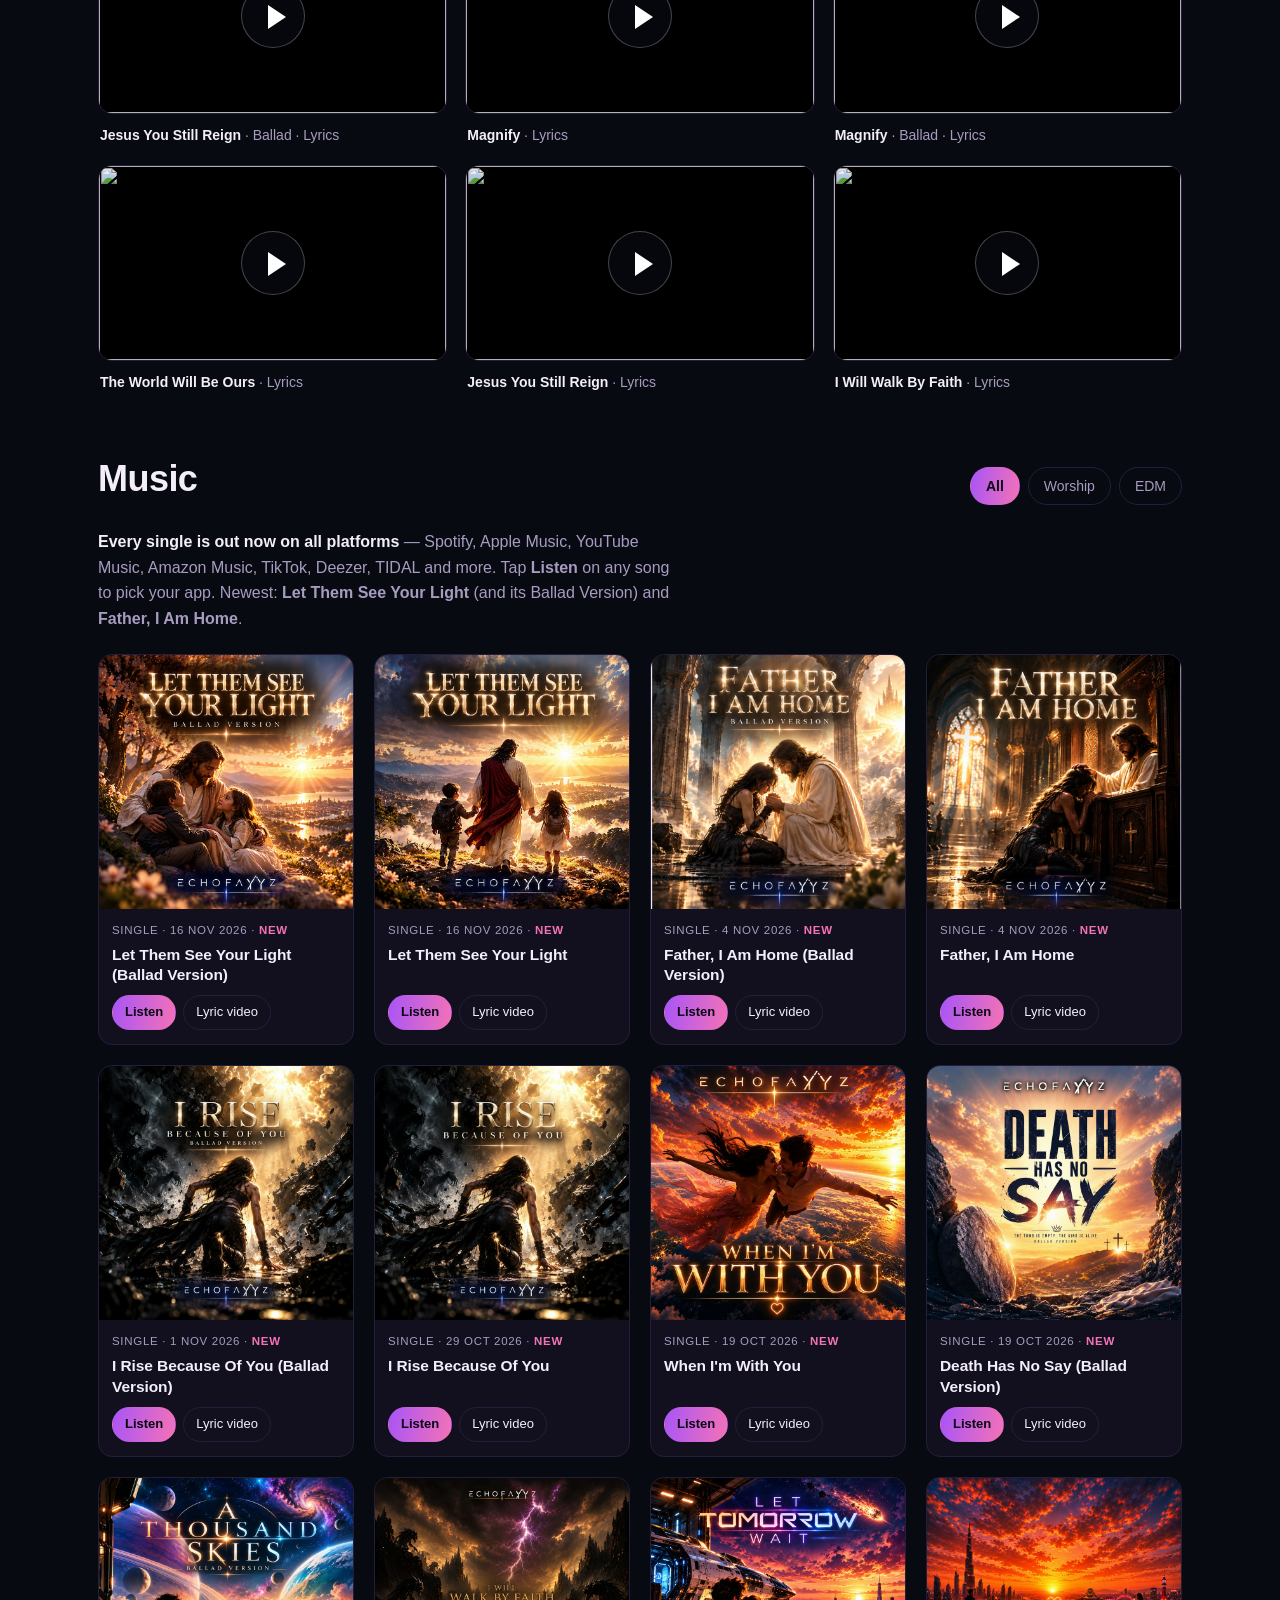
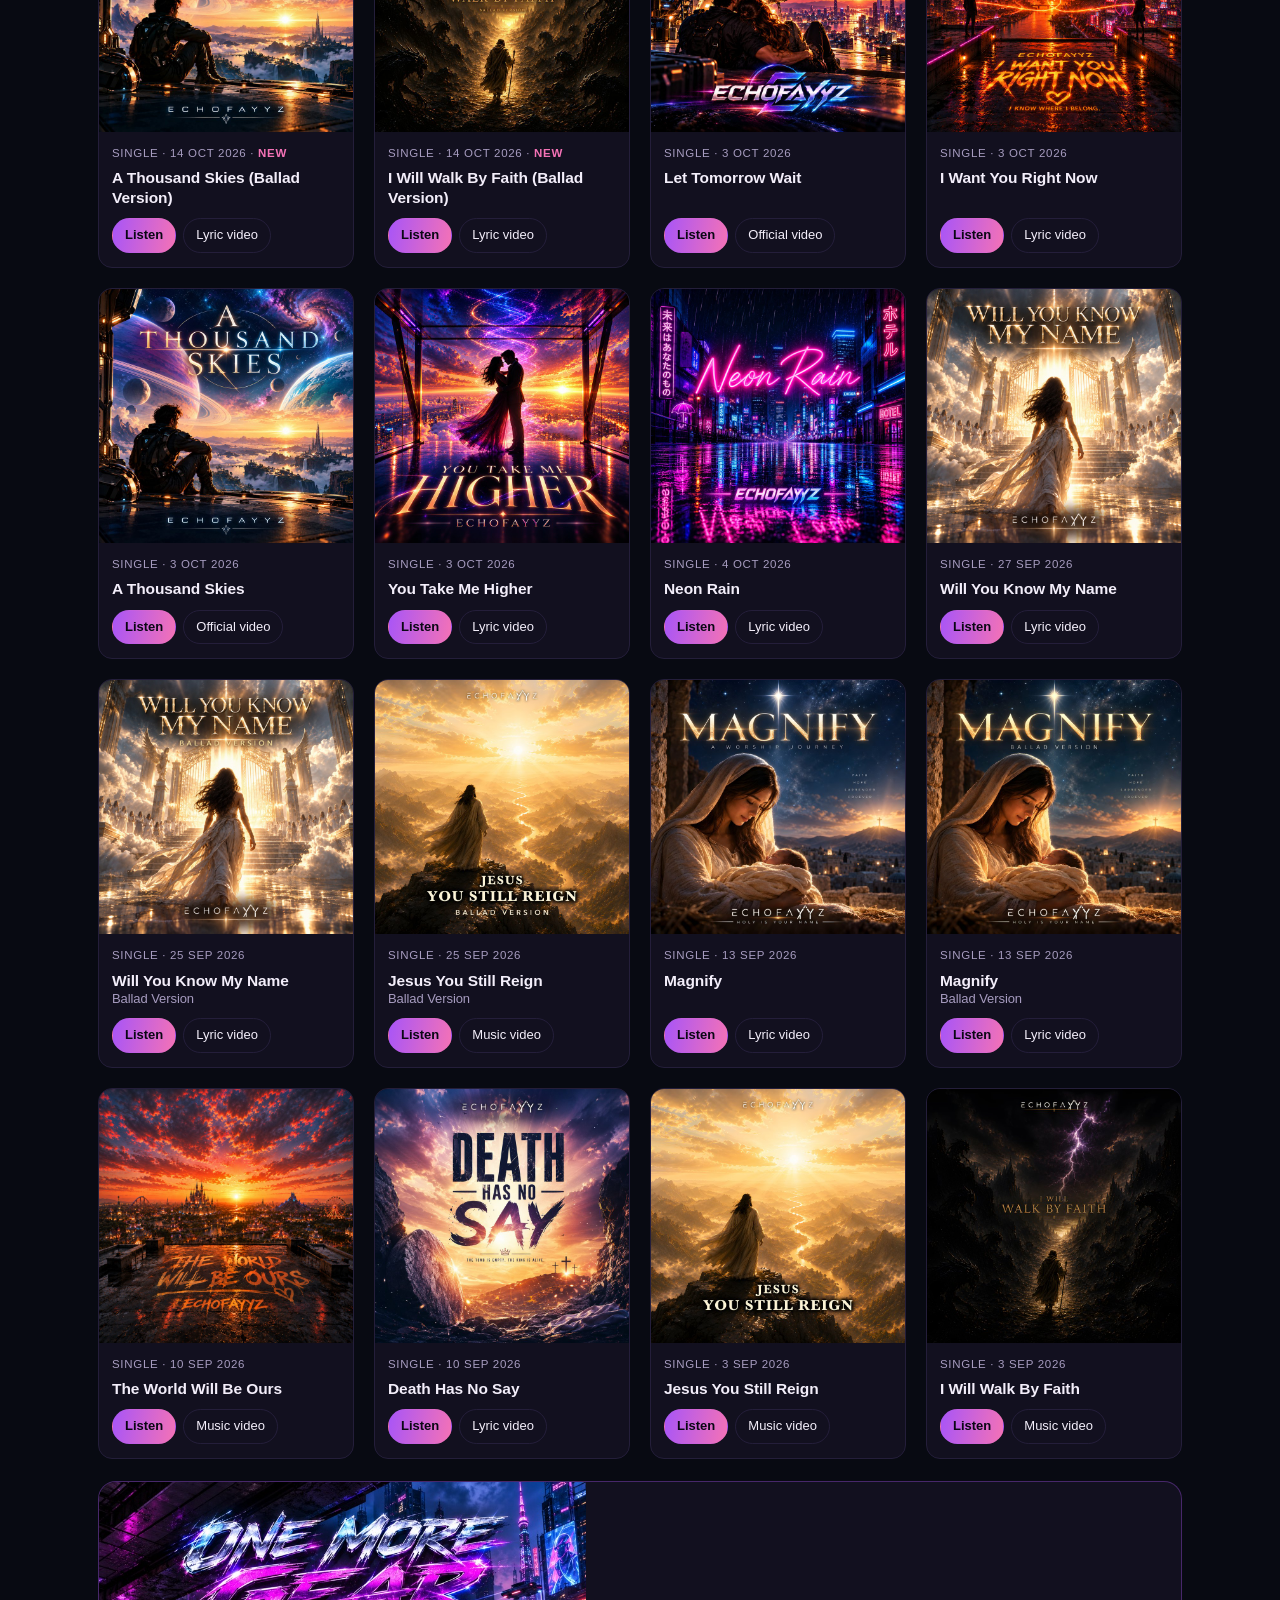
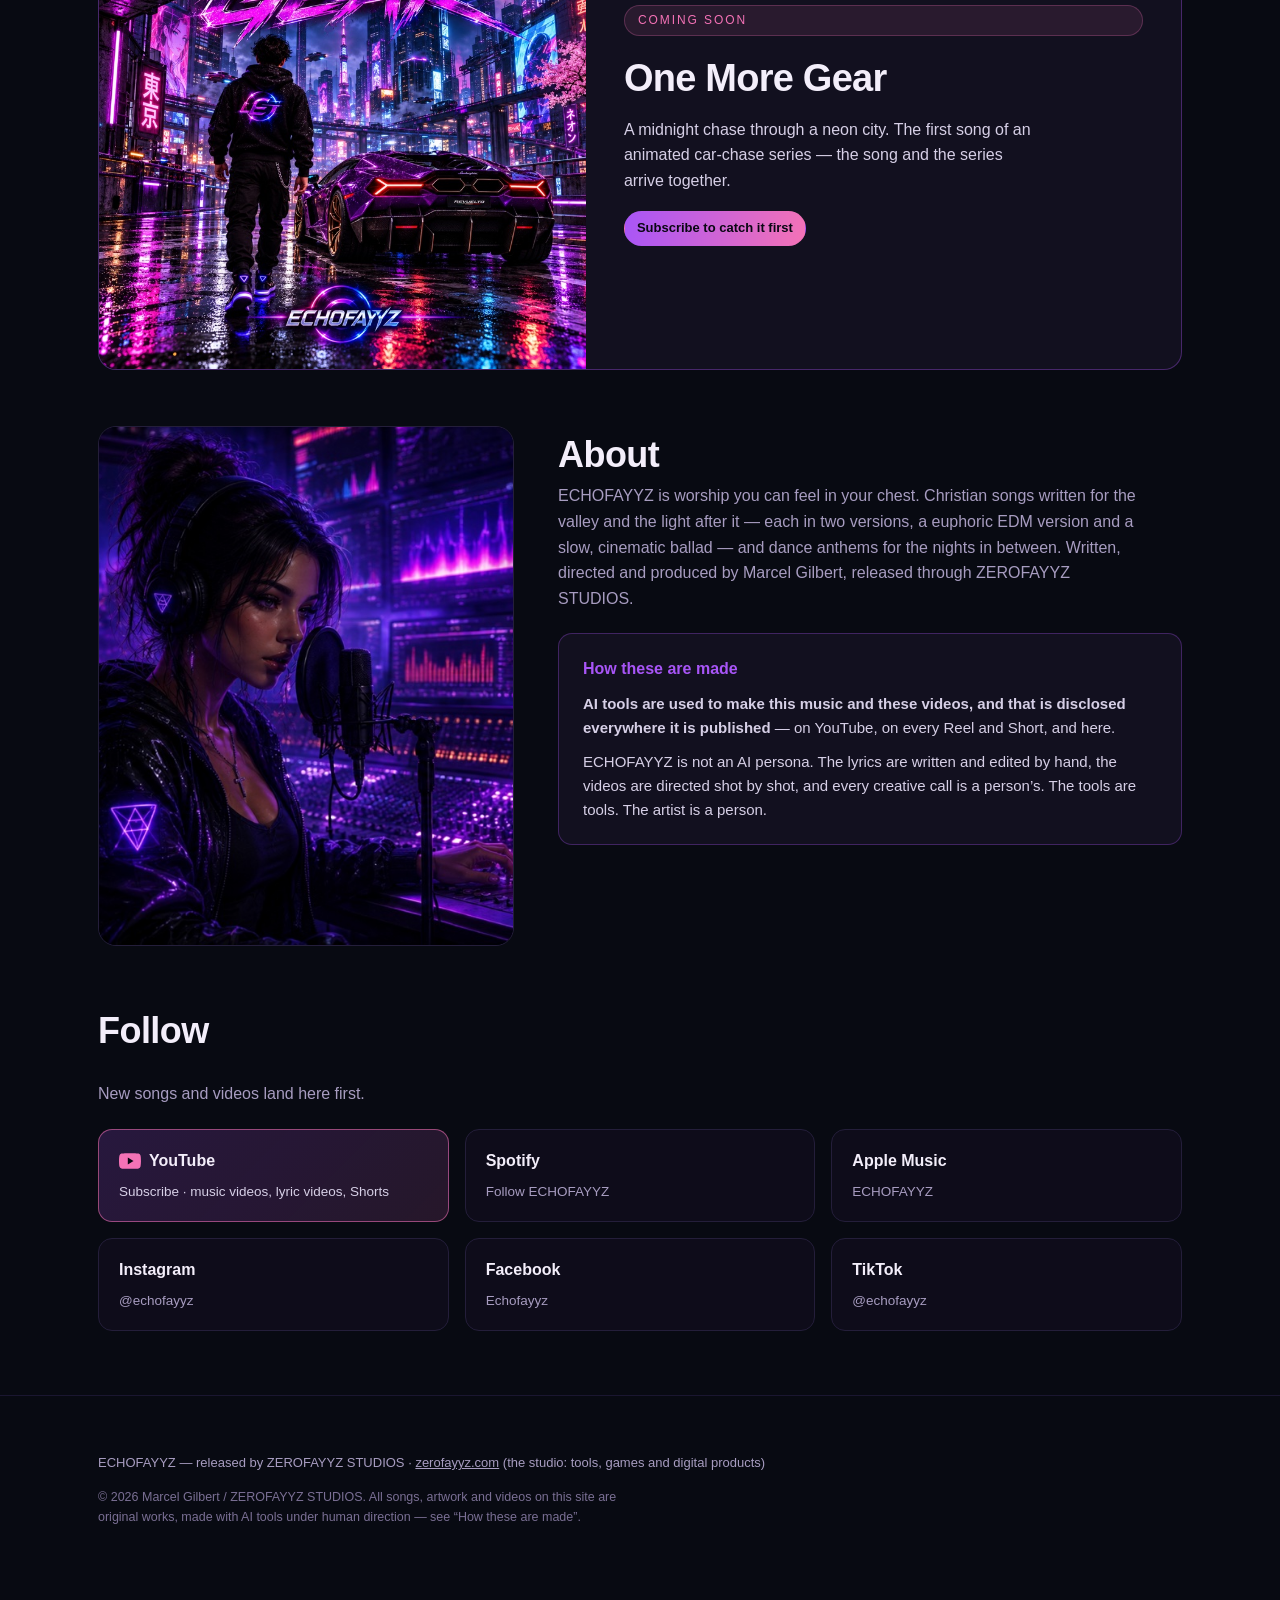
==== commit 6c1499e3: "Newest on top: Let Them See Your Light is out (hero, New row OqTwKlqYHlM, Ballad yOyZ7QTZMdk, both S" ====
--- a/index.html
+++ b/index.html
@@ -4,10 +4,10 @@
 <meta charset="utf-8">
 <meta name="viewport" content="width=device-width, initial-scale=1">
 <title>ECHOFAYYZ — Official Site | Christian Worship &amp; EDM</title>
-<meta name="description" content="Official site of ECHOFAYYZ: Christian worship songs in EDM and ballad versions, and euphoric EDM. 22 singles out now on Spotify, Apple Music, YouTube Music and all platforms; newest: Father, I Am Home and its Ballad Version, I Rise Because Of You and Will You Know My Name.">
+<meta name="description" content="Official site of ECHOFAYYZ: Christian worship songs in EDM and ballad versions, and euphoric EDM. 24 singles out now on Spotify, Apple Music, YouTube Music and all platforms; newest: Let Them See Your Light and its Ballad Version, Father, I Am Home and I Rise Because Of You.">
 <link rel="canonical" href="https://echofayyz.com/">
 <meta property="og:title" content="ECHOFAYYZ — Official Site">
-<meta property="og:description" content="Christian worship in EDM and ballad versions, and euphoric EDM. Newest: Father, I Am Home (EDM and Ballad Version) and I Rise Because Of You.">
+<meta property="og:description" content="Christian worship in EDM and ballad versions, and euphoric EDM. Newest: Let Them See Your Light (EDM and Ballad Version) and Father, I Am Home.">
 <meta property="og:type" content="music.musician">
 <meta property="og:url" content="https://echofayyz.com/">
 <meta property="og:image" content="https://echofayyz.com/social.jpg">
@@ -37,6 +37,8 @@
   ],
   "recordLabel": {"@type": "Organization", "name": "ZEROFAYYZ STUDIOS", "url": "https://zerofayyz.com/"},
   "track": [
+    {"@type": "MusicRecording", "name": "Let Them See Your Light", "datePublished": "2026-11-16", "url": "https://distrokid.com/hyperfollow/echofayyz/let-them-see-your-light"},
+    {"@type": "MusicRecording", "name": "Let Them See Your Light (Ballad Version)", "datePublished": "2026-11-16", "url": "https://distrokid.com/hyperfollow/echofayyz/let-them-see-your-light-ballad-version"},
     {"@type": "MusicRecording", "name": "Father, I Am Home", "datePublished": "2026-11-04", "url": "https://distrokid.com/hyperfollow/echofayyz/father-i-am-home"},
     {"@type": "MusicRecording", "name": "Father, I Am Home (Ballad Version)", "datePublished": "2026-11-04", "url": "https://distrokid.com/hyperfollow/echofayyz/father-i-am-home-ballad-version"},
     {"@type": "MusicRecording", "name": "When I'm With You", "datePublished": "2026-10-19", "url": "https://distrokid.com/hyperfollow/echofayyz/when-im-with-you"},
@@ -83,23 +85,23 @@
 <main id="top">
 
 <!-- HERO: the song doing best right now (Marcel 14 Oct 2026: newest / hottest on top, rotate it as each new song comes out). -->
-<section class="hero" data-release="2026-11-04">
+<section class="hero" data-release="2026-11-16">
   <div class="wrap hero-in">
     <div class="hero-text">
       <span class="eyebrow">New single &middot; out now</span>
-      <h1>Father, I Am Home</h1>
+      <h1>Let Them See Your Light</h1>
       <p class="hero-artist">ECHOFAYYZ</p>
-      <p class="hero-line">She walked away, and the golden thread led her back: a worship song about coming home, confession and the Father who was waiting all along.</p>
+      <p class="hero-line">A parent&rsquo;s prayer: a husband and wife raise their children in faith, and pray they will see God&rsquo;s love in the way they love, live and forgive.</p>
       <div class="cta-row">
         <a class="btn btn-yt" href="https://www.youtube.com/@echofayyz?sub_confirmation=1" target="_blank" rel="noopener" aria-label="Subscribe on YouTube (opens in a new tab)"><svg class="yt-ico" viewBox="0 0 28 20" aria-hidden="true"><path fill="currentColor" d="M27.4 3.1A3.5 3.5 0 0 0 24.9.6C22.7 0 14 0 14 0S5.3 0 3.1.6A3.5 3.5 0 0 0 .6 3.1C0 5.3 0 10 0 10s0 4.7.6 6.9a3.5 3.5 0 0 0 2.5 2.5C5.3 20 14 20 14 20s8.7 0 10.9-.6a3.5 3.5 0 0 0 2.5-2.5c.6-2.2.6-6.9.6-6.9s0-4.7-.6-6.9z"/><path class="yt-tri" d="M11.2 14.3 18.5 10l-7.3-4.3z"/></svg>Subscribe on YouTube</a>
-        <a class="btn-ghost" href="https://distrokid.com/hyperfollow/echofayyz/father-i-am-home" target="_blank" rel="noopener" aria-label="Listen to Father, I Am Home on your music app (opens in a new tab)">Listen now</a>
-        <a class="btn-ghost" href="https://youtu.be/kcT7Cyuk5UE" target="_blank" rel="noopener" aria-label="Watch the Father, I Am Home official lyric video on YouTube (opens in a new tab)">Watch the new video</a>
+        <a class="btn-ghost" href="https://distrokid.com/hyperfollow/echofayyz/let-them-see-your-light" target="_blank" rel="noopener" aria-label="Listen to Let Them See Your Light on your music app (opens in a new tab)">Listen now</a>
+        <a class="btn-ghost" href="https://youtu.be/OqTwKlqYHlM" target="_blank" rel="noopener" aria-label="Watch the Let Them See Your Light official lyric video on YouTube (opens in a new tab)">Watch the new video</a>
       </div>
       <p class="cta-sub">Music videos, lyric videos and Shorts land on YouTube first.</p>
-      <p class="hero-note">22 singles out now on every platform &middot; <a href="#music">see them all</a> &middot; <b>Ballad Version</b> out now &middot; <a href="https://youtu.be/GGe_HVCJZN4" target="_blank" rel="noopener">watch it</a></p>
+      <p class="hero-note">24 singles out now on every platform &middot; <a href="#music">see them all</a> &middot; <b>Ballad Version</b> out now &middot; <a href="https://youtu.be/yOyZ7QTZMdk" target="_blank" rel="noopener">watch it</a></p>
     </div>
     <figure class="hero-art">
-      <img src="img/covers/father-i-am-home.jpg" alt="Father, I Am Home cover art: a woman kneeling as Jesus lays His hand on her head in a candle-lit church" width="800" height="800">
+      <img src="img/covers/let-them-see-your-light.jpg" alt="Let Them See Your Light cover art: Jesus walking a sunlit hilltop path hand in hand with two children" width="800" height="800">
     </figure>
   </div>
 </section>
@@ -118,12 +120,14 @@
 
   <h3 class="sub-h">New</h3>
   <div class="feature">
-    <button class="yt yt-big" data-id="kcT7Cyuk5UE" data-title="Father, I Am Home (Official Lyric Video)" aria-label="Play: Father, I Am Home, official lyric video">
-      <img src="https://i.ytimg.com/vi/kcT7Cyuk5UE/maxresdefault.jpg" data-fallback="https://i.ytimg.com/vi/kcT7Cyuk5UE/hqdefault.jpg" alt="" width="1280" height="720" loading="lazy"><span class="play" aria-hidden="true"></span>
+    <button class="yt yt-big" data-id="OqTwKlqYHlM" data-title="Let Them See Your Light (Official Lyric Video)" aria-label="Play: Let Them See Your Light, official lyric video">
+      <img src="https://i.ytimg.com/vi/OqTwKlqYHlM/maxresdefault.jpg" data-fallback="https://i.ytimg.com/vi/OqTwKlqYHlM/hqdefault.jpg" alt="" width="1280" height="720" loading="lazy"><span class="play" aria-hidden="true"></span>
     </button>
-    <p class="cap"><b>Father, I Am Home</b> &middot; Official lyric video &middot; she walked away, but He never let go</p>
+    <p class="cap"><b>Let Them See Your Light</b> &middot; Official lyric video &middot; a family&rsquo;s life of faith, from bedtime prayers to grandchildren</p>
   </div>
   <div class="vgrid">
+    <figure><button class="yt" data-id="yOyZ7QTZMdk" data-title="Let Them See Your Light (Ballad Version) (Lyrics)" aria-label="Play: Let Them See Your Light (Ballad Version) (Lyrics)"><img src="https://i.ytimg.com/vi/yOyZ7QTZMdk/hqdefault.jpg" alt="" width="480" height="360" loading="lazy"><span class="play" aria-hidden="true"></span></button><figcaption><b>Let Them See Your Light</b> · Ballad · Lyrics</figcaption></figure>
+    <figure><button class="yt" data-id="kcT7Cyuk5UE" data-title="Father, I Am Home (Official Lyric Video)" aria-label="Play: Father, I Am Home (Official Lyric Video)"><img src="https://i.ytimg.com/vi/kcT7Cyuk5UE/hqdefault.jpg" alt="" width="480" height="360" loading="lazy"><span class="play" aria-hidden="true"></span></button><figcaption><b>Father, I Am Home</b> · Official lyric video</figcaption></figure>
     <figure><button class="yt" data-id="GGe_HVCJZN4" data-title="Father, I Am Home (Ballad Version) (Lyrics)" aria-label="Play: Father, I Am Home (Ballad Version) (Lyrics)"><img src="https://i.ytimg.com/vi/GGe_HVCJZN4/hqdefault.jpg" alt="" width="480" height="360" loading="lazy"><span class="play" aria-hidden="true"></span></button><figcaption><b>Father, I Am Home</b> · Ballad · Lyrics</figcaption></figure>
     <figure><button class="yt" data-id="rmbLIKjUzD4" data-title="I Rise Because Of You (Official Lyric Video)" aria-label="Play: I Rise Because Of You (Official Lyric Video)"><img src="https://i.ytimg.com/vi/rmbLIKjUzD4/hqdefault.jpg" alt="" width="480" height="360" loading="lazy"><span class="play" aria-hidden="true"></span></button><figcaption><b>I Rise Because Of You</b> · Official lyric video</figcaption></figure>
     <figure><button class="yt" data-id="lfu1p9BBf68" data-title="Will You Know My Name (Official Lyric Video)" aria-label="Play: Will You Know My Name (Official Lyric Video)"><img src="https://i.ytimg.com/vi/lfu1p9BBf68/hqdefault.jpg" alt="" width="480" height="360" loading="lazy"><span class="play" aria-hidden="true"></span></button><figcaption><b>Will You Know My Name</b> · Official lyric video</figcaption></figure>
@@ -131,7 +135,6 @@
     <figure><button class="yt" data-id="W6tQdb7Q0ik" data-title="I Rise Because Of You (Ballad Version) (Lyrics)" aria-label="Play: I Rise Because Of You (Ballad Version) (Lyrics)"><img src="https://i.ytimg.com/vi/W6tQdb7Q0ik/hqdefault.jpg" alt="" width="480" height="360" loading="lazy"><span class="play" aria-hidden="true"></span></button><figcaption><b>I Rise Because Of You</b> · Ballad · Lyrics</figcaption></figure>
     <figure><button class="yt" data-id="_mqEw3DkH4E" data-title="Let Tomorrow Wait (Official Lyric Video)" aria-label="Play: Let Tomorrow Wait, official lyric video"><img src="https://i.ytimg.com/vi/_mqEw3DkH4E/hqdefault.jpg" alt="" width="480" height="360" loading="lazy"><span class="play" aria-hidden="true"></span></button><figcaption><b>Let Tomorrow Wait</b> · Official lyric video</figcaption></figure>
     <figure><button class="yt" data-id="7iaOeg-jxBM" data-title="A Thousand Skies (Official Lyric Video)" aria-label="Play: A Thousand Skies (Official Lyric Video)"><img src="https://i.ytimg.com/vi/7iaOeg-jxBM/hqdefault.jpg" alt="" width="480" height="360" loading="lazy"><span class="play" aria-hidden="true"></span></button><figcaption><b>A Thousand Skies</b> · Official lyric video</figcaption></figure>
-    <figure><button class="yt" data-id="2hVpvxLBVZU" data-title="When I'm With You (Lyrics)" aria-label="Play: When I'm With You (Lyrics)"><img src="https://i.ytimg.com/vi/2hVpvxLBVZU/hqdefault.jpg" alt="" width="480" height="360" loading="lazy"><span class="play" aria-hidden="true"></span></button><figcaption><b>When I'm With You</b> · Lyric video</figcaption></figure>
   </div>
 
   <h3 class="sub-h">Music videos</h3>
@@ -149,6 +152,8 @@
 
   <div class="sub-row"><h3 class="sub-h">Shorts</h3><a class="more" href="https://www.youtube.com/@echofayyz/shorts" target="_blank" rel="noopener">All Shorts &rarr;</a></div>
   <div class="shorts" role="list">
+    <a role="listitem" href="https://youtube.com/shorts/tzDYn0FHVwY" rel="noopener"><img src="img/shorts/ltsyl-not-alone.jpg" alt="" width="405" height="720" loading="lazy"><span>Let Them Know They&rsquo;re Not Alone</span></a>
+    <a role="listitem" href="https://youtube.com/shorts/lSK9x48SVo8" rel="noopener"><img src="img/shorts/ltsyl-in-the-way-i-love.jpg" alt="" width="405" height="720" loading="lazy"><span>In the Way I Love, In the Way I Live</span></a>
     <a role="listitem" href="https://youtube.com/shorts/LXtKdj8xcd8" rel="noopener"><img src="img/shorts/father-home-to-mother.jpg" alt="" width="405" height="720" loading="lazy"><span>She Went Home to Her Mother and Cried</span></a>
     <a role="listitem" href="https://youtube.com/shorts/D_dt3zJ7alU" rel="noopener"><img src="img/shorts/father-never-left.jpg" alt="" width="405" height="720" loading="lazy"><span>She Came Home and Never Left</span></a>
     <a role="listitem" href="https://youtube.com/shorts/XVLDfI6rbYo" rel="noopener"><img src="img/shorts/father-held-her-home.jpg" alt="" width="405" height="720" loading="lazy"><span>He Held Her Until She Was Home</span></a>
@@ -196,9 +201,19 @@
 
   <p class="lede avail"><strong>Every single is out now on all platforms</strong> &mdash; Spotify, Apple Music, YouTube Music,
   Amazon Music, TikTok, Deezer, TIDAL and more. Tap <b>Listen</b> on any song to pick your app.
-  Newest: <b>Father, I Am Home</b> (and its Ballad Version) and <b>I Rise Because Of You</b>.</p>
+  Newest: <b>Let Them See Your Light</b> (and its Ballad Version) and <b>Father, I Am Home</b>.</p>
 
   <div class="releases" id="releases">
+    <article class="release" data-genre="worship">
+      <img src="img/covers/let-them-see-your-light-ballad.jpg" alt="Let Them See Your Light (Ballad Version) cover art" width="800" height="800" loading="lazy">
+      <div class="body"><p class="meta">Single · 16 Nov 2026 · <span class="tag">New</span></p><h3>Let Them See Your Light (Ballad Version)</h3>
+        <div class="links"><a class="primary" href="https://distrokid.com/hyperfollow/echofayyz/let-them-see-your-light-ballad-version" rel="noopener">Listen</a><a href="https://youtu.be/yOyZ7QTZMdk" rel="noopener">Lyric video</a></div></div>
+    </article>
+    <article class="release" data-genre="worship">
+      <img src="img/covers/let-them-see-your-light.jpg" alt="Let Them See Your Light cover art" width="800" height="800" loading="lazy">
+      <div class="body"><p class="meta">Single · 16 Nov 2026 · <span class="tag">New</span></p><h3>Let Them See Your Light</h3>
+        <div class="links"><a class="primary" href="https://distrokid.com/hyperfollow/echofayyz/let-them-see-your-light" rel="noopener">Listen</a><a href="https://youtu.be/OqTwKlqYHlM" rel="noopener">Lyric video</a></div></div>
+    </article>
     <article class="release" data-genre="worship">
       <img src="img/covers/father-i-am-home-ballad.jpg" alt="Father, I Am Home (Ballad Version) cover art" width="800" height="800" loading="lazy">
       <div class="body"><p class="meta">Single · 4 Nov 2026 · <span class="tag">New</span></p><h3>Father, I Am Home (Ballad Version)</h3>
